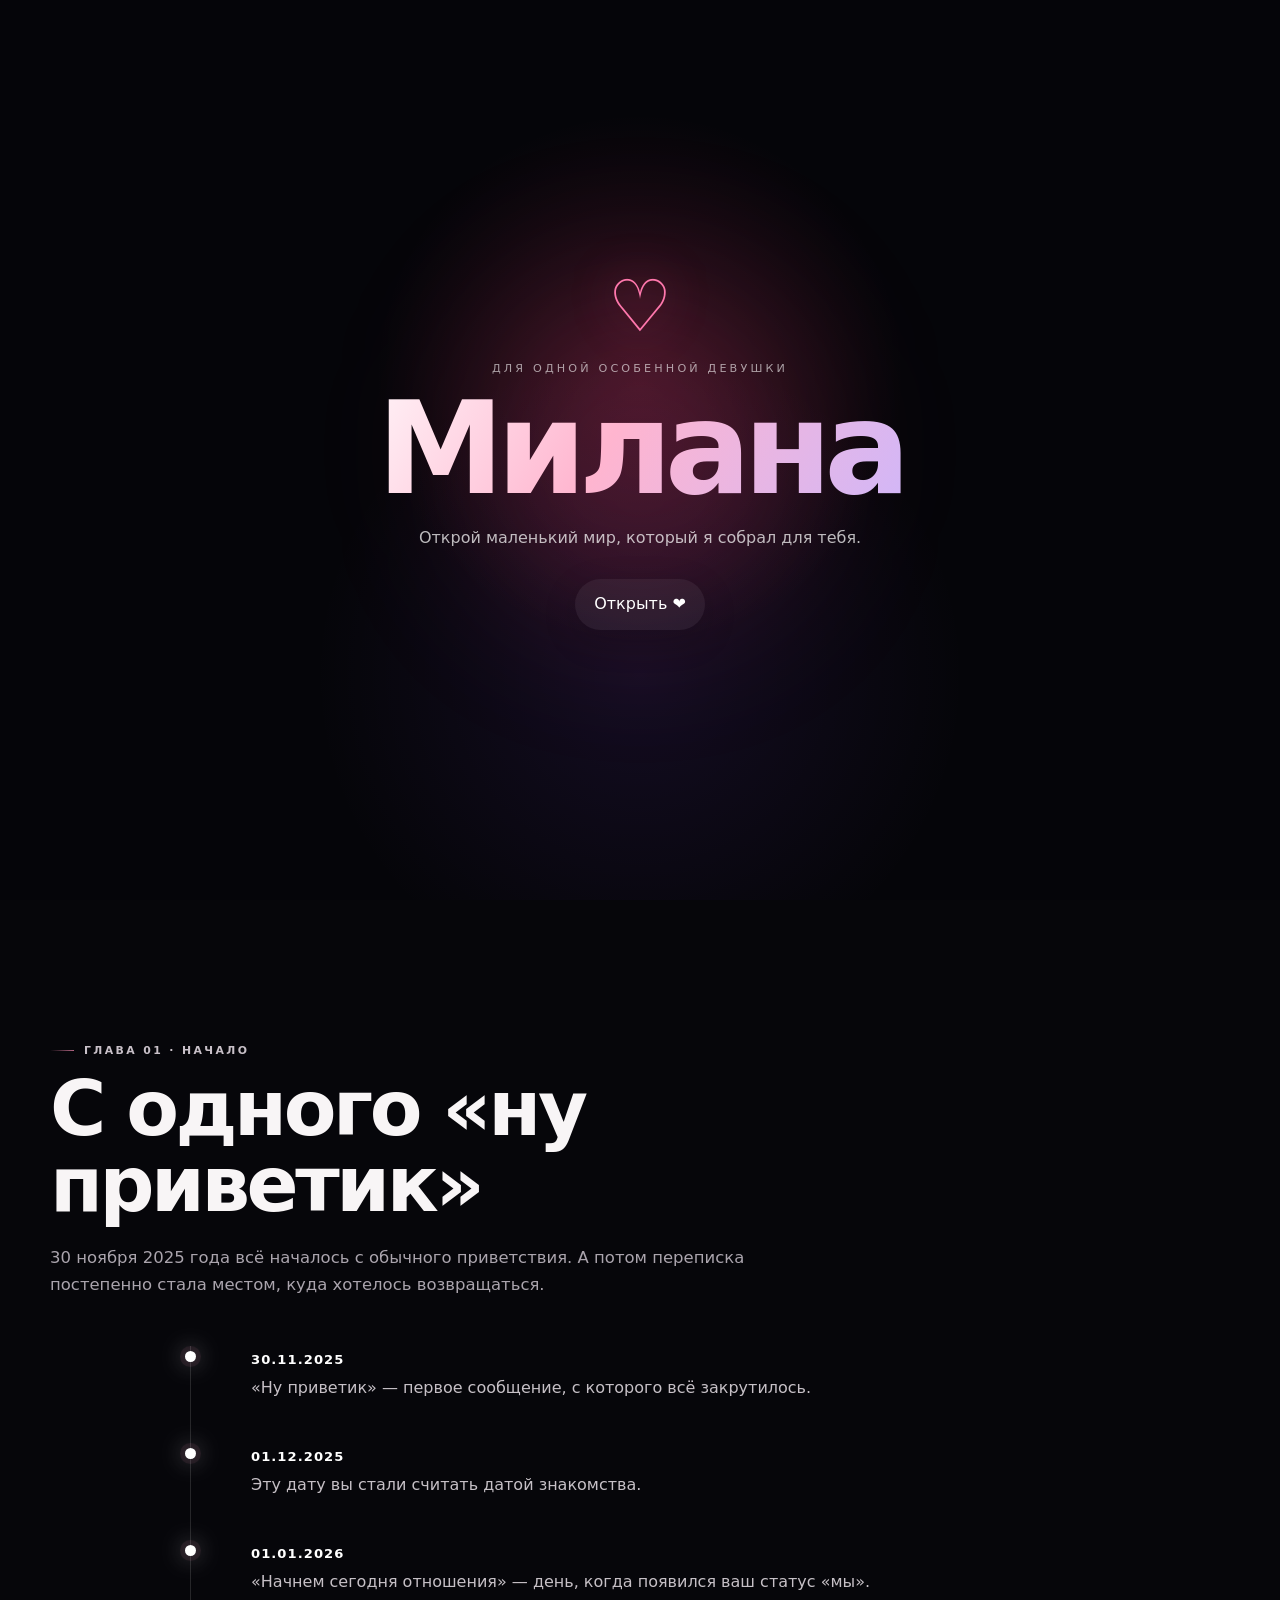
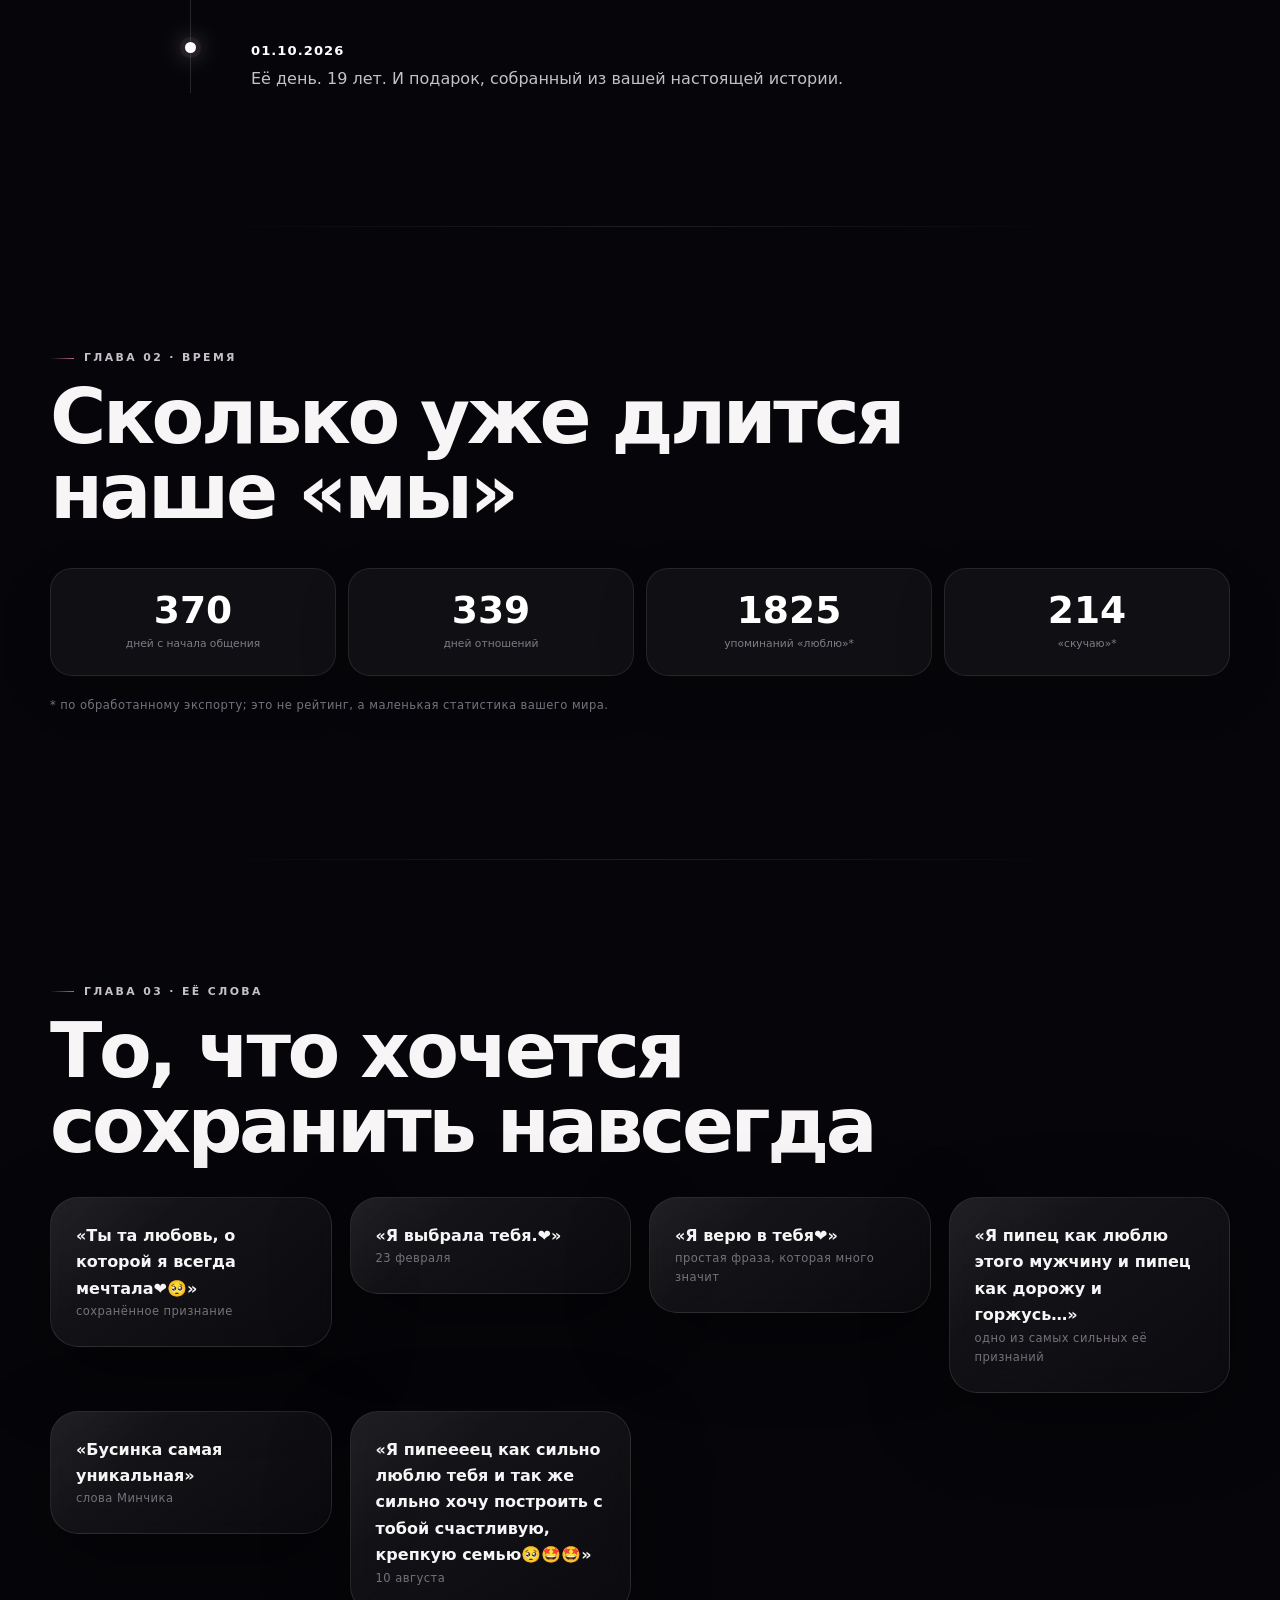
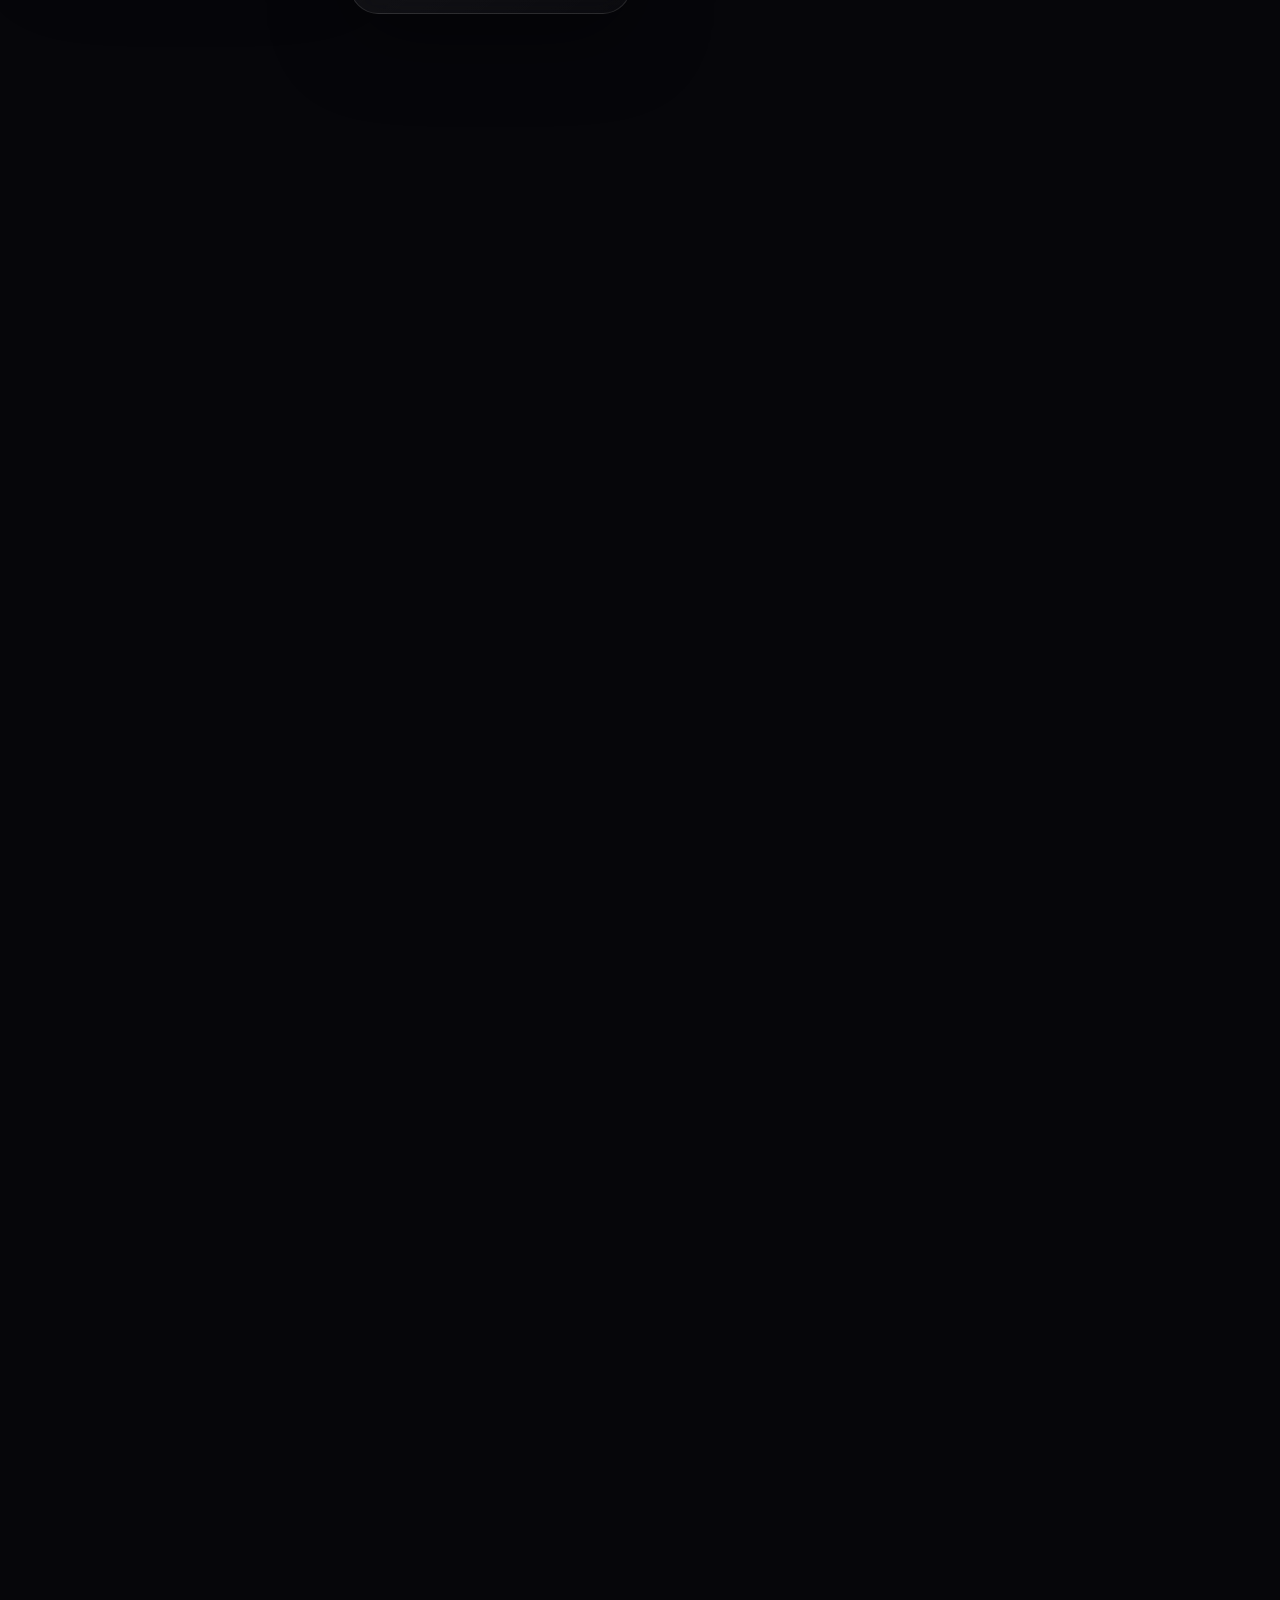
==== index.html @ cb562b0e "Add files via upload" ====
<!doctype html>
<html lang="ru">
<head>
<meta charset="utf-8">
<meta name="viewport" content="width=device-width,initial-scale=1,viewport-fit=cover">
<meta name="theme-color" content="#08080c">
<link rel="stylesheet" href="style.css">
<title>Милана · наш маленький мир</title>

<style id="heart-effect">
.heart-burst{position:fixed;inset:0;pointer-events:none;z-index:99999;overflow:hidden}
.heart-particle{position:absolute;left:50%;top:50%;opacity:0;transform:translate(-50%,-50%) scale(.35);font-size:24px;line-height:1;filter:drop-shadow(0 0 8px rgba(255,70,130,.95)) drop-shadow(0 0 18px rgba(255,30,100,.6));animation:heartFly 1.7s cubic-bezier(.15,.75,.2,1) forwards}
@keyframes heartFly{0%{opacity:0;transform:translate(-50%,-50%) scale(.35) rotate(0deg)}12%{opacity:1}70%{opacity:.95}100%{opacity:0;transform:translate(calc(-50% + var(--dx)),calc(-50% + var(--dy))) scale(var(--scale)) rotate(var(--rot))}}
</style>
</head>
<body>
<div id="intro" class="intro" aria-label="Открытие сайта">
  <div class="intro-glow"></div>
  <div class="intro-content">
    <div class="intro-symbol">♡</div>
    <div class="intro-kicker">для одной особенной девушки</div>
    <h2>Милана</h2>
    <p>Открой маленький мир, который я собрал для тебя.</p>
    <button id="enterSite" class="btn intro-btn">Открыть ❤️</button>
  </div>
</div>
<div class="floating-hearts" aria-hidden="true"></div>
<header class="hero">
<div>
<div class="small">30.11.2025 → 01.10.2026</div>
<h1>Милана</h1>
<p>Не идеальная история. Не история из фильма. Наша история — из сообщений, приколов, ожидания, расстояния и сотен маленьких «люблю тебя».</p>
<div class="btns"><a class="btn" id="openStory" href="#story">Открыть нашу историю ↓</a></div>
</div>
</header>

<main id="story">
<section class="reveal"><div class="wrap">
<div class="eyebrow">Глава 01 · начало</div><h2>С одного «ну приветик»</h2>
<p class="lead">30 ноября 2025 года всё началось с обычного приветствия. А потом переписка постепенно стала местом, куда хотелось возвращаться.</p>
<div class="timeline">
<div class="event"><b>30.11.2025</b><br>«Ну приветик» — первое сообщение, с которого всё закрутилось.</div>
<div class="event"><b>01.12.2025</b><br>Эту дату вы стали считать датой знакомства.</div>
<div class="event"><b>01.01.2026</b><br>«Начнем сегодня отношения» — день, когда появился ваш статус «мы».</div>
<div class="event"><b>01.10.2026</b><br>Её день. 19 лет. И подарок, собранный из вашей настоящей истории.</div>
</div>
</div></section>

<section class="reveal"><div class="wrap">
<div class="eyebrow">Глава 02 · время</div><h2>Сколько уже длится наше «мы»</h2>
<div class="counter"><div class="unit"><b id="days">0</b><span>дней с начала общения</span></div><div class="unit"><b id="relDays">0</b><span>дней отношений</span></div><div class="unit"><b id="loveWords">1825</b><span>упоминаний «люблю»*</span></div><div class="unit"><b>214</b><span>«скучаю»*</span></div></div>
<p class="meta">* по обработанному экспорту; это не рейтинг, а маленькая статистика вашего мира.</p>
</div></section>

<section class="reveal"><div class="wrap">
<div class="eyebrow">Глава 03 · её слова</div><h2>То, что хочется сохранить навсегда</h2>
<div class="grid">
<div class="card"><b>«Ты та любовь, о которой я всегда мечтала❤️🥺»</b><p class="meta">сохранённое признание</p></div>
<div class="card"><b>«Я выбрала тебя.❤️»</b><p class="meta">23 февраля</p></div>
<div class="card"><b>«Я верю в тебя❤️»</b><p class="meta">простая фраза, которая много значит</p></div>
<div class="card"><b>«Я пипец как люблю этого мужчину и пипец как дорожу и горжусь…»</b><p class="meta">одно из самых сильных её признаний</p></div>
<div class="card"><b>«Бусинка самая уникальная»</b><p class="meta">слова Минчика</p></div>
<div class="card"><b>«Я пипеееец как сильно люблю тебя и так же сильно хочу построить с тобой счастливую, крепкую семью🥺🤩🤩»</b><p class="meta">10 августа</p></div>
</div>
</div></section>

<section class="reveal"><div class="wrap">
<div class="eyebrow">Глава 04 · архив</div><h2>140 настоящих фрагментов</h2>
<p class="lead">Не придуманные цитаты — кусочки вашей переписки, отобранные из обработанного экспорта по ключевым словам, датам и важным моментам.</p>
<div class="grid"><article class="quote"><div class="who">𝕄𝕀ℕ_𝟜𝕀𝕂 · 15.08.2026 21:24:27</div><p>Я приеду в мск <br>Я заберу тебя в свой дом <br>Ты будешь хозяйкой в этом доме<br>Ты будешь моей женой<br>Ты будешь мать моих детей</p></article>
<article class="quote"><div class="who">из архива · 30.08.2026 13:32:04</div><p>Я приеду в мск <br>Я заберу тебя в свой дом <br>Ты будешь хозяйкой в этом доме<br>Ты будешь моей женой<br>Ты будешь мать моих детей</p></article>
<article class="quote"><div class="who">из архива · 01.05.2026 07:16:00</div><p>Знаешь, я правда хочу сказать тебе спасибо за то, что ты так неожиданно появился в моей жизни. Честно, я вообще не думала, что из этого что-то получится… по крайней мере, я точно была уверена, что ничего не будет. Но, как оказалось, я ошибалась🤣 и это одна из самых приятных ошибок в моей жизни 😅 <br>Уже 4 месяца вместе… может, это и не так много, но для меня это реально долго. Ни одни мои отношения столько не длились, и это о многом говорит.<br>Спасибо тебе за эти 4 месяца за эмоции, за моменты, за тебя рядом.❤️ <br>Я никогда так сильно не любила… правда. Спасибо тебе за то, что принимаешь меня такой, какая я есть со всеми моими капризами, перепадами настроения и даже с моими попытками вывести тебя на эмоции 😅 <br>Да, иногда я бываю той ещё врединой😈. И мне очень повезло, что рядом со мной есть ты такой терпеливый, понимающий и настоящий❤️🥺<br><br>Поздравляю тебя и безумно сильно люблю❤️</p></article>
<article class="quote"><div class="who">из архива · 07.03.2026 21:00:34</div><p>Моей самой нежной, самой красивой, самой родной сучке — с 8 марта 💐. <br><br>Сегодня праздник весны.<br>Праздник цветов.<br>Праздник нежности.<br><br>Но если честно… для меня весна началась в тот момент, когда в моей жизни появилась ты 😏. <br><br>Ты знаешь, что самое странное?<br>Расстояние должно было всё усложнить.<br>Должно было сделать холоднее.<br>Должно было уменьшить чувства.<br><br>А получилось наоборот.<br><br>Каждый километр между нами(послушай песеньку прикольная) только усиливает то, что я к тебе чувствую.<br>Каждое «сладких снов❤» — будто обещание, что скоро это будет не в переписке, а рядом.<br>Каждое твоё сообщение — как маленький лучик тепла в моём дне 🥰. <br><br>Ты — не просто девушка.<br>Ты — мой внутренний покой.<br>Моя мотивация становиться лучше.<br>Моё вдохновение двигаться вперёд.<br>Мой человек.<br><br>Я люблю в тебе всё ❤. <br>Твою улыбку, даже если я вижу её через экран.<br>Твой характер — такой настоящий, живой, иногда капризный, иногда нежный, но всегда искренний  🥰. <br>То, как ты можешь быть сильной… и одновременно такой хрупкой.<br>То, как ты умеешь чувствовать.<br><br>В этот день я хочу сказать тебе главное:<br>Спасибо, что ты есть 🙏❤. <br>Спасибо, что выбрала меня.<br>Спасибо, что доверяешь мне своё сердце.<br><br>Я обещаю тебе, что расстояние — это не преграда, а этап.<br>Что всё, что мы строим сейчас словами — однажды станет реальностью.<br>Что все наши «когда-нибудь» превратятся в «сейчас».<br>И что я обязательно обниму тебя так крепко, чтобы ты почувствовала — я никуда не собираюсь уходить 🥰. <br><br>Ты достойна всего самого красивого в этом мире.<br>Самых ярких цветов.<br>Самых тёплых слов.<br>Самых искренних чувств.<br><br>И если бы я мог сегодня быть рядом — я бы посмотрел тебе в глаза и сказал:<br>«Ты — моя весна. И я выбираю тебя каждый день ❤.»<br><br>С 8 марта, мелкая 🌷. <br>Пусть ты чувствуешь мою любовь даже через километры.<br>А я чувствую твою — каждый день.<br><br>И знай…<br>Это только начало нашей истории ❤️. <br> <br>Я люблю тебя ❤.</p></article>
<article class="quote"><div class="who">Милана · 13.05.2026 22:32:18</div><p>Я спать<br>Помни что ты самый лучший, красивый, я тобой горжусь и я тебя очень сильно люблю❤️❤️❤️❤️</p></article>
<article class="quote"><div class="who">из архива · 22.03.2026 12:51:06</div><p>Я пипец как люблю этого мужчину и пипец как дорожу и горжусь и он для меня самый лучший был и будет всегда</p></article>
<article class="quote"><div class="who">из архива · 23.02.2026 07:55:02</div><p>Мой самый сильный, самый родной мужчина,<br>Поздравляю тебя с 23 февраля. 🪖❤️ Для меня это не просто праздник — это ещё один повод сказать, как сильно я тобой горжусь и как безумно люблю тебя.<br>Ты — моя опора, моя защита и мой покой. Даже сейчас, когда нас разделяют сотни километров, я всё равно чувствую твоё тепло, твою силу и твою заботу. Расстояние не смогло сделать нас дальше — оно только показывает, насколько крепкими могут быть наши чувства.<br>Я горжусь тем, какой ты мужчина: смелый, надёжный, с большим сердцем. Горжусь твоими поступками, твоими принципами, твоим стремлением идти вперёд. Горжусь тем, что именно ты рядом со мной — пусть пока и не на расстоянии вытянутой руки, но в самом центре моего сердца.<br>Иногда мне так хочется просто обнять тебя, прижаться и никуда не отпускать. Но я знаю, что каждая минута ожидания делает нашу встречу ещё ценнее. Мы обязательно пройдём этот этап, и однажды будем вспоминать его с улыбкой — потому что главное, что у нас есть, это мы друг у друга. Хочу, чтобы ты чувствовал, что ты заслуживаешь счастья, покоя и тепла. Чтоб рядом со мной у тебя было место, где можно выдохнуть, расслабиться и просто быть собой и не бояться показаться каким-то не таким.<br>Спасибо тебе за твою любовь, за терпение, за то, что выбираешь нас несмотря ни на что. Я выбрала тебя и буду выбирать снова и снова. Я люблю тебя глубоко, искренне, по-настоящему. Люблю за твою силу и за твою нежность. Люблю за то, что ты есть.<br>С праздником тебя, мой защитник моего сердца. Счастлива, что моё сердце принадлежит именно тебе🥺<br>Твоя любимая бусинка❤️</p></article>
<article class="quote"><div class="who">Милана · 30.08.2026 13:32:04</div><p>Моей самой нежной, самой красивой, самой родной сучке — с 8 марта 💐. <br><br>Сегодня праздник весны.<br>Праздник цветов.<br>Праздник нежности.<br><br>Но если честно… для меня весна началась в тот момент, когда в моей жизни появилась ты 😏. <br><br>Ты знаешь, что самое странное?<br>Расстояние должно было всё усложнить.<br>Должно было сделать холоднее.<br>Должно было уменьшить чувства.<br><br>А получилось наоборот.<br><br>Каждый километр между нами(послушай песеньку прикольная) только усиливает то, что я к тебе чувствую.<br>Каждое «сладких снов❤» — будто обещание, что скоро это будет не в переписке, а рядом.<br>Каждое твоё сообщение — как маленький лучик тепла в моём дне 🥰. <br><br>Ты — не просто девушка.<br>Ты — мой внутренний покой.<br>Моя мотивация становиться лучше.<br>Моё вдохновение двигаться вперёд.<br>Мой человек.<br><br>Я люблю в тебе всё ❤. <br>Твою улыбку, даже если я вижу её через экран.<br>Твой характер — такой настоящий, живой, иногда капризный, иногда нежный, но всегда искренний  🥰. <br>То, как ты можешь быть сильной… и одновременно такой хрупкой.<br>То, как ты умеешь чувствовать.<br><br>В этот день я хочу сказать тебе главное:<br>Спасибо, что ты есть 🙏❤. <br>Спасибо, что выбрала меня.<br>Спасибо, что доверяешь мне своё сердце.<br><br>Я обещаю тебе, что расстояние — это не преграда, а этап.<br>Что всё, что мы строим сейчас словами — однажды станет реальностью.<br>Что все наши «когда-нибудь» превратятся в «сейчас».<br>И что я обязательно обниму тебя так крепко, чтобы ты почувствовала — я никуда не собираюсь уходить 🥰. <br><br>Ты достойна всего самого красивого в этом мире.<br>Самых ярких цветов.<br>Самых тёплых слов.<br>Самых искренних чувств.<br><br>И если бы я мог сегодня быть рядом — я бы посмотрел тебе в глаза и сказал:<br>«Ты — моя весна. И я выбираю тебя каждый день ❤.»<br><br>С 8 марта, мелкая 🌷. <br>Пусть ты чувствуешь мою любовь даже через километры.<br>А я чувствую твою — каждый день.<br><br>И знай…<br>Это только начало нашей истории ❤️. <br> <br>Я люблю тебя ❤.</p></article>
<article class="quote"><div class="who">𝕄𝕀ℕ_𝟜𝕀𝕂 · 30.08.2026 13:43:14</div><p>Я пипец как люблю этого мужчину и пипец как дорожу и горжусь и он для меня самый лучший был и будет всегда</p></article>
<article class="quote"><div class="who">Милана · 30.08.2026 13:46:32</div><p>Я пипец как люблю этого мужчину и пипец как дорожу и горжусь и он для меня самый лучший был и будет всегда</p></article>
<article class="quote"><div class="who">𝕄𝕀ℕ_𝟜𝕀𝕂 · 01.03.2026 01:07:27</div><p>К человеку которого очень сильно люблю и дорожу</p></article>
<article class="quote"><div class="who">𝕄𝕀ℕ_𝟜𝕀𝕂 · 01.05.2026 22:24:03</div><p>Я очень сильно люблю тебя ❤️,ты безумна интересна мне и важна , я дорожу тобой и ценю все что связано с тобой искренне и по настоящему 🥺❤️</p></article>
<article class="quote"><div class="who">из архива · 03.06.2026 00:57:40</div><p>Спасибо что оказался рядом</p></article>
<article class="quote"><div class="who">Милана · 04.01.2026 18:22:45</div><p>Я тебя очень сильно люблю❤️<br>Очень хочу оказатся рядом🥺🥺</p></article>
<article class="quote"><div class="who">из архива · 04.05.2026 07:34:04</div><p>Но я очень сильно люблю тебя и дорожу тобой ❤️🥺</p></article>
<article class="quote"><div class="who">Милана · 07.02.2026 23:44:29</div><p>И тебе спасибо что ты очень не ожиданно появился в моей жизни</p></article>
<article class="quote"><div class="who">из архива · 07.04.2026 00:20:11</div><p>Я очень очень сильно люблю тебя дорожу тобой и скучаю 🥺❤❤❤❤❤</p></article>
<article class="quote"><div class="who">из архива · 08.03.2026 16:55:16</div><p>Хотела сказать что очень сильно люблю тебя и ты у меня самый лучший❤️🥺</p></article>
<article class="quote"><div class="who">из архива · 10.08.2026 18:37:30</div><p>Я пипеееец как сильно люблю тебя и так же сильно хочу построить с тобой счастливую, крепкую семью🥺🤩🤩</p></article>
<article class="quote"><div class="who">из архива · 12.02.2026 23:23:20</div><p>И ты будешь принуждать меня</p></article>
<article class="quote"><div class="who">Милана · 12.06.2026 19:29:30</div><p>Как ты будешь говорить я заберу тебя в 17</p></article>
<article class="quote"><div class="who">из архива · 14.02.2026 01:05:43</div><p>Спасибо что ты появился в моей жизни</p></article>
<article class="quote"><div class="who">из архива · 21.01.2026 14:16:10</div><p>Самый лучший человек в моей жизни</p></article>
<article class="quote"><div class="who">𝕄𝕀ℕ_𝟜𝕀𝕂 · 22.03.2026 12:53:47</div><p>Я тоже очень сильно люблю тебя гордиться тобой  дорожу  уважаю тебя  и ты самая лучшая с кем я был когда то знаком  ты останешься такой на всегда самой лучшей 🥰 <br>Люблю тебя дорогая ❤</p></article>
<article class="quote"><div class="who">из архива · 23.02.2026 07:55:08</div><p>И ещё, в честь 23 февраля, я хочу оставить здесь 23 причины почему я так сильно горжусь тобой:<br>1)Я Горжусь тем, как ты берешь ответственность и не перекладываешь ее на других<br>2)Горжусь тем, что даже на расстояние я чувствую твою защиту <br>3)Горжусь тем, как ты умеешь держать себя в руках, когда всё не просто <br>4)Горжусь тем, как ты говоришь со мной уважительно и по настоящему <br>5)Горжусь тем, как ты смотришь на жизнь смело и уверенно<br>6)Горжусь тем, что ты хочешь всего добиться сам мечтаешь и идёшь к своим мечтам <br>7)Горжусь тем, что за твоей силой скрывается нежность, которую ты показываешь только мне<br>8)Горжусь тем, что рядом с тобой я чувствую себя девушкой - любимой и желанной даже не смотря на расстояние<br>9)Горжусь тем, как ты справляешь с трудностями не убегаешь, а решаешь их<br>10)Горжусь тем, что ты не идеальный но настоящий<br>11)Горжусь тем, что ты умеешь признавать свои ошибки и расти дальше<br>12)Горжусь тем, что ты стараешься для наших отношений для нашего будущего <br>13)Горжусь тем, что ты выбираешь меня и наши отношения каждый день <br>14)Горжусь твоей честностью<br>15)Горжусь твоей добротой, которую ты не всегда показываешь всем, но даришь мне<br>16)Горжусь твоей заботой, вниманием, поддержкой которую ты даешь мне даже на расстояние<br>17)Горжусь твоей выдержкой и терпением<br>18)Горжусь твоей мужественностью<br>19)Горжусь тем, что ты вдохновляешь меня становится лучше и так же не опускать руки<br>20)Горжусь тем что когда ты занят но ты мне в данную минуту очень нужен и ты постораешься уделить мне мне хотя бы несколько минут и не будешь искать отговорки <br>21)Горжусь тем, что я чувствую твоё тепло не смотря на расстояние <br>22)Горжусь тем, как ты относишься к моей семье для меня это был очень важный пункт в отношениях<br>23)И ещё раз скажу что больше всего горжусь тем что именно ты стал моим мужчиной верю что я стану ещё счастливее от твоих поступков которые ты хочешь делать когда будешь рядом</p></article>
<article class="quote"><div class="who">Милана · 26.01.2026 01:53:01</div><p>Спасибо что я рядом с тобой чувствую себя девушкой а не мамой какой то</p></article>
<article class="quote"><div class="who">Милана · 26.06.2026 19:52:34</div><p>Спасибо что проснулся и пожелаешь сладких снов</p></article>
<article class="quote"><div class="who">из архива · 26.08.2026 08:57:48</div><p>Я горжусь тобой всегда знала что ты у меня самый лучший❤️</p></article>
<article class="quote"><div class="who">из архива · 28.03.2026 00:36:41</div><p>Сладких снов самый лучший мужчина❤️</p></article>
<article class="quote"><div class="who">Милана · 28.04.2026 20:20:48</div><p>Ну тогда ты будешь ждать меня с душа</p></article>
<article class="quote"><div class="who">𝕄𝕀ℕ_𝟜𝕀𝕂 · 29.07.2026 22:12:20</div><p>Я очень очень сильно дорожу тобой и безумно сильно люблю тебя ♥️</p></article>
<article class="quote"><div class="who">Милана  10.08.2026 18:37:30 · 30.08.2026 13:43:14</div><p>Я пипеееец как сильно люблю тебя и так же сильно хочу построить с тобой счастливую, крепкую семью🥺🤩🤩</p></article>
<article class="quote"><div class="who">Милана  10.08.2026 18:37:30 · 30.08.2026 13:46:32</div><p>Я пипеееец как сильно люблю тебя и так же сильно хочу построить с тобой счастливую, крепкую семью🥺🤩🤩</p></article>
<article class="quote"><div class="who">Милана · 31.01.2026 21:42:54</div><p>Спасибо что спонтанно и не ожиданно ты появился в моей жизни❤️🥺</p></article>
<article class="quote"><div class="who">из архива · 11.04.2026 08:00:57</div><p>Люблю тебя ❤️</p></article>
<article class="quote"><div class="who">𝕄𝕀ℕ_𝟜𝕀𝕂 · 11.04.2026 08:02:04</div><p>Сильно при сильно люблю тебя ❤️❤️❤️❤️❤️❤️❤️❤️❤️❤️❤️❤️❤️❤️❤️❤️❤️❤️❤️❤️❤️❤️❤️❤️❤️❤️❤️</p></article>
<article class="quote"><div class="who">𝕄𝕀ℕ_𝟜𝕀𝕂 · 11.04.2026 08:05:17</div><p>Бля бож уже до стикеров добрался этот минчик</p></article>
<article class="quote"><div class="who">из архива · 11.04.2026 08:15:48</div><p>Бусинка 🥺</p></article>
<article class="quote"><div class="who">из архива · 11.04.2026 08:16:12</div><p>Я тебя очень сильно люблю ❤️</p></article>
<article class="quote"><div class="who">из архива · 11.04.2026 08:43:48</div><p>Приятного тебе аппетита за ранее любовь моя 😘❤️</p></article>
<article class="quote"><div class="who">Милана · 11.04.2026 17:28:01</div><p>Люблю тебя и скучаю❤️</p></article>
<article class="quote"><div class="who">𝕄𝕀ℕ_𝟜𝕀𝕂 · 11.04.2026 17:28:52</div><p>И я тебя люблю ❤️ хочешь чтоб побыл с тобой?</p></article>
<article class="quote"><div class="who">из архива · 11.04.2026 18:22:58</div><p>Девочки, нафиг вам эти отношения</p></article>
<article class="quote"><div class="who">Милана · 11.04.2026 18:25:43</div><p>То что я в отношениях и мне приходится целыми днями без выходных ждать мч до ночи пока он доработает</p></article>
<article class="quote"><div class="who">из архива · 11.04.2026 18:26:13</div><p>Я и говорю девочки, не надо вам отношения иначе будете так же ждать пока он доработает</p></article>
<article class="quote"><div class="who">из архива · 11.04.2026 23:00:54</div><p>Люблю эту фразу</p></article>
<article class="quote"><div class="who">из архива · 11.04.2026 23:14:39</div><p>И я тебя люблю❤️</p></article>
<article class="quote"><div class="who">из архива · 11.04.2026 23:17:49</div><p>Сладких снов любовь моя❤️</p></article>
<article class="quote"><div class="who">из архива · 11.04.2026 23:18:14</div><p>Я тебя очень сильно люблю и скучаю🥺</p></article>
<article class="quote"><div class="who">Милана · 12.04.2026 21:31:28</div><p>Я удивлена как ты ещё не забил на отношения</p></article>
<article class="quote"><div class="who">из архива · 12.04.2026 21:39:38</div><p>Люблю тебя очень сильно❤️</p></article>
<article class="quote"><div class="who">𝕄𝕀ℕ_𝟜𝕀𝕂 · 12.04.2026 21:39:53</div><p>И я тебя люблю радость моя ❤️🥰</p></article>
<article class="quote"><div class="who">Милана · 12.04.2026 21:45:54</div><p>Боже наконец то мужчина в отношениях хоть как то развивается и не тянет меня на дно</p></article>
<article class="quote"><div class="who">из архива · 12.04.2026 21:46:44</div><p>Я просто хочу обнять и поцеловать всё</p></article>
<article class="quote"><div class="who">из архива · 12.04.2026 21:54:47</div><p>Люблю тебя очень ❤️</p></article>
<article class="quote"><div class="who">𝕄𝕀ℕ_𝟜𝕀𝕂 · 07.05.2026 20:55:51</div><p>Я хотел сказать тебе что очень сильно люблю тебя ❤️🥺👉👈</p></article>
<article class="quote"><div class="who">Милана · 07.05.2026 20:57:42</div><p>И я тебя безумно люблю и невероятно сильно скучаю🥺</p></article>
<article class="quote"><div class="who">𝕄𝕀ℕ_𝟜𝕀𝕂 · 07.05.2026 21:04:36</div><p>Зато я ее люблю такой какая она есть и мне не важно кто она змея или кролик</p></article>
<article class="quote"><div class="who">Милана · 07.05.2026 21:07:34</div><p>Я любимая, милашка, бусинка, малыш</p></article>
<article class="quote"><div class="who">Милана · 07.05.2026 21:12:57</div><p>Отношения на год по контракту и что ты можешь делать а что нет</p></article>
<article class="quote"><div class="who">из архива · 07.05.2026 21:20:24</div><p>Сладких снов бусинка ❤️</p></article>
<article class="quote"><div class="who">𝕄𝕀ℕ_𝟜𝕀𝕂 · 07.05.2026 21:29:00</div><p>Да не люблю</p></article>
<article class="quote"><div class="who">𝕄𝕀ℕ_𝟜𝕀𝕂 · 07.05.2026 21:31:11</div><p>Сладких снов бусинка ❤️❤️❤️❤️</p></article>
<article class="quote"><div class="who">𝕄𝕀ℕ_𝟜𝕀𝕂 · 08.05.2026 19:59:34</div><p>А я тебя люблю кстати ❤️❤️❤️</p></article>
<article class="quote"><div class="who">Милана · 08.05.2026 20:01:36</div><p>Не люблю когда тебе плохо</p></article>
<article class="quote"><div class="who">Милана · 08.05.2026 20:15:35</div><p>Хочется вот так простого женского «ало любимая во сколько и где тебя встретить я приеду заберу и отвезу покушать или домой»</p></article>
<article class="quote"><div class="who">𝕄𝕀ℕ_𝟜𝕀𝕂 · 08.05.2026 20:40:15</div><p>Чувствую я что кошка хочет уйти на ночь и греет место возле меня чтоб принести котенка</p></article>
<article class="quote"><div class="who">𝕄𝕀ℕ_𝟜𝕀𝕂 · 08.05.2026 20:44:55</div><p>Тогда минчик R. I. P</p></article>
<article class="quote"><div class="who">𝕄𝕀ℕ_𝟜𝕀𝕂 · 08.05.2026 21:04:25</div><p>А тебе любовь моя сладких снов ❤️❤️❤️❤️</p></article>
<article class="quote"><div class="who">Милана · 08.05.2026 21:04:26</div><p>Я тебя очень сильно люблю🥺❤️</p></article>
<article class="quote"><div class="who">из архива · 08.05.2026 21:04:30</div><p>Безумно сильно скучаю</p></article>
<article class="quote"><div class="who">из архива · 08.05.2026 21:04:44</div><p>Вот прям капец как сильно скучаю</p></article>
<article class="quote"><div class="who">𝕄𝕀ℕ_𝟜𝕀𝕂 · 08.05.2026 21:04:59</div><p>И я тебя люблю лапуличка моя❤️</p></article>
<article class="quote"><div class="who">𝕄𝕀ℕ_𝟜𝕀𝕂 · 08.05.2026 21:05:20</div><p>А я пиздец как скучаю</p></article>
<article class="quote"><div class="who">𝕄𝕀ℕ_𝟜𝕀𝕂 · 08.05.2026 21:09:43</div><p>И я тебя люблю дорогая моя королева ❤️❤️❤️❤️</p></article>
<article class="quote"><div class="who">из архива · 09.05.2026 08:29:32</div><p>А ещё у меня котенок глаза начинает открывать</p></article>
<article class="quote"><div class="who">Милана · 09.05.2026 08:55:18</div><p>Я тебя люблю❤️</p></article>
<article class="quote"><div class="who">𝕄𝕀ℕ_𝟜𝕀𝕂 · 09.05.2026 08:56:05</div><p>И я тебя люблю бусинка моя ❤️❤️❤️</p></article>
<article class="quote"><div class="who">из архива · 09.05.2026 18:27:31</div><p>Я вроде и в отношениях а вроде и нет</p></article>
<article class="quote"><div class="who">из архива · 09.05.2026 18:30:45</div><p>Что на них любоваться</p></article>
<article class="quote"><div class="who">Милана · 05.12.2025 23:43:41</div><p>Я на самом деле просто была маленькой 16 летней девочкой и согласилась по приколу на отношения</p></article>
<article class="quote"><div class="who">из архива · 05.12.2025 23:48:36</div><p>И наши отношения продлились 3 недели</p></article>
<article class="quote"><div class="who">Милана · 05.12.2025 23:49:59</div><p>А мы знали 100% что мы не встретимся</p></article>
<article class="quote"><div class="who">из архива · 06.12.2025 10:18:45</div><p>Обнять тебя</p></article>
<article class="quote"><div class="who">𝕄𝕀ℕ_𝟜𝕀𝕂 · 06.12.2025 11:34:50</div><p>А то буду худым приеду и не полюбишь меня😭</p></article>
<article class="quote"><div class="who">𝕄𝕀ℕ_𝟜𝕀𝕂 · 06.12.2025 14:17:22</div><p>Вот по этому я не люблю долгие стримы и не смотрю их</p></article>
<article class="quote"><div class="who">Милана · 06.12.2025 14:27:17</div><p>Думают «ну нафиг! подальше от Минчика» хахахаххаха</p></article>
<article class="quote"><div class="who">Милана · 06.12.2025 17:31:29</div><p>Нееет, про то что будут отношения</p></article>
<article class="quote"><div class="who">Милана · 06.12.2025 17:32:52</div><p>Асуждаю лизать Минчика</p></article>
<article class="quote"><div class="who">𝕄𝕀ℕ_𝟜𝕀𝕂  09.02.2026 12:31:05 · 09.02.2026 18:26:15</div><p>Ты в отношениях детка которая сама строишь как хочешь</p></article>
<article class="quote"><div class="who">𝕄𝕀ℕ_𝟜𝕀𝕂  09.02.2026 13:11:29 · 09.02.2026 18:26:16</div><p>Никаких любимая солнышко и бусинка</p></article>
<article class="quote"><div class="who">𝕄𝕀ℕ_𝟜𝕀𝕂 · 09.02.2026 18:36:11</div><p>Свободные счастливые отношения</p></article>
<article class="quote"><div class="who">Милана · 09.02.2026 18:38:49</div><p>Он думал что буду с ней мило общаться, сюсюкатся<br><br>Так же она: люблю по грубее, тон повише, по жёсче, контролируй</p></article>
<article class="quote"><div class="who">из архива · 09.02.2026 19:03:08</div><p>Отпугиваешь мою может быть новую любовь</p></article>
<article class="quote"><div class="who">𝕄𝕀ℕ_𝟜𝕀𝕂 · 09.02.2026 21:08:02</div><p>Отношения наши</p></article>
<article class="quote"><div class="who">𝕄𝕀ℕ_𝟜𝕀𝕂 · 09.02.2026 21:46:47</div><p>Это ну случай чтоб не ревновала она уже в отношениях</p></article>
<article class="quote"><div class="who">Милана · 09.02.2026 22:08:37</div><p>Ну а завтра вернется мой Минчик</p></article>
<article class="quote"><div class="who">из архива · 22.01.2026 20:05:46</div><p>Минчик</p></article>
<article class="quote"><div class="who">𝕄𝕀ℕ_𝟜𝕀𝕂 · 22.01.2026 20:18:55</div><p>Пару минут с Минчиком не возможно</p></article>
<article class="quote"><div class="who">из архива · 22.01.2026 20:35:31</div><p>Моя любовь</p></article>
<article class="quote"><div class="who">Милана · 22.01.2026 20:36:25</div><p>Не надоело ещё быть в отношениях?</p></article>
<article class="quote"><div class="who">из архива · 22.01.2026 21:19:30</div><p>Спи сладко бусинка ❤❤❤</p></article>
<article class="quote"><div class="who">из архива · 22.01.2026 21:20:34</div><p>Люблю тебя❤❤❤</p></article>
<article class="quote"><div class="who">𝕄𝕀ℕ_𝟜𝕀𝕂 · 23.01.2026 08:44:36</div><p>Туда этого минчика</p></article>
<article class="quote"><div class="who">𝕄𝕀ℕ_𝟜𝕀𝕂 · 23.01.2026 08:52:50</div><p>Минчик👀</p></article>
<article class="quote"><div class="who">𝕄𝕀ℕ_𝟜𝕀𝕂 · 23.01.2026 08:59:41</div><p>Люблю тебя❤</p></article>
<article class="quote"><div class="who">𝕄𝕀ℕ_𝟜𝕀𝕂 · 23.01.2026 09:04:30</div><p>Какого живется с знанием что тебя хочет минчик?</p></article>
<article class="quote"><div class="who">𝕄𝕀ℕ_𝟜𝕀𝕂 · 23.01.2026 09:06:55</div><p>А настоящий мужчина с которым ты в отношениях</p></article>
<article class="quote"><div class="who">Милана · 23.01.2026 09:07:18</div><p>Ахуеть я в отношениях🤣🤣😳</p></article>
<article class="quote"><div class="who">из архива · 23.01.2026 12:20:30</div><p>Я люблю тебя ❤</p></article>
<article class="quote"><div class="who">из архива · 23.01.2026 12:28:28</div><p>Бусинка🥺</p></article>
<article class="quote"><div class="who">Милана · 23.01.2026 12:52:10</div><p>Захотел отношений на расстояние вот и получай</p></article>
<article class="quote"><div class="who">из архива · 23.01.2026 12:52:58</div><p>Видеть в моих отношениях</p></article>
<article class="quote"><div class="who">𝕄𝕀ℕ_𝟜𝕀𝕂 · 23.01.2026 12:53:50</div><p>И до сих пор хочу     тебя<br>Видеть в моих отношениях</p></article>
<article class="quote"><div class="who">Милана · 23.01.2026 16:34:54</div><p>🥺🥺🥺🥺🥺 люблю тебя❤️</p></article>
<article class="quote"><div class="who">из архива · 23.01.2026 21:55:36</div><p>Я займусь этим как приеду</p></article>
<article class="quote"><div class="who">из архива · 23.01.2026 21:56:08</div><p>Минчик(Милана)</p></article>
<article class="quote"><div class="who">из архива · 23.01.2026 21:57:04</div><p>Минчик в Милане</p></article>
<article class="quote"><div class="who">Милана · 23.01.2026 22:14:02</div><p>Асуждаю критиковать Минчика</p></article>
<article class="quote"><div class="who">Милана · 13.03.2026 18:57:59</div><p>Первые отношения где я чувствую защиту, опору, место куда могу придти в любом состояние в любом виде и меня не осудят и где я наконец то чувствую себя именно девушкой а не гереклом</p></article>
<article class="quote"><div class="who">𝕄𝕀ℕ_𝟜𝕀𝕂 · 13.03.2026 19:26:29</div><p>Ну пофиг главное чтоб минчик нормально попал в РФ</p></article>
<article class="quote"><div class="who">𝕄𝕀ℕ_𝟜𝕀𝕂 · 13.03.2026 19:29:05</div><p>Например минчик будет оплачивать тебе впн</p></article>
<article class="quote"><div class="who">Милана · 13.03.2026 20:43:35</div><p>И любоваться</p></article>
<article class="quote"><div class="who">𝕄𝕀ℕ_𝟜𝕀𝕂 · 13.03.2026 20:45:58</div><p>Как накачать пресс услуги от минчика</p></article>
<article class="quote"><div class="who">𝕄𝕀ℕ_𝟜𝕀𝕂 · 13.03.2026 20:49:35</div><p>Пов минчик собрался спать</p></article>
<article class="quote"><div class="who">из архива · 13.03.2026 20:51:32</div><p>Даже минчик при температуре не лагает</p></article>
<article class="quote"><div class="who">𝕄𝕀ℕ_𝟜𝕀𝕂 · 13.03.2026 20:52:38</div><p>И я тебя люблю❤</p></article>
<article class="quote"><div class="who">Милана · 14.03.2026 10:32:16</div><p>Люблю тебя❤️</p></article>
<article class="quote"><div class="who">из архива · 14.03.2026 10:36:40</div><p>У меня в семье ролтон люблю только я</p></article>
<article class="quote"><div class="who">Милана · 14.03.2026 11:03:49</div><p>Я люблю просто заварить и и специи</p></article>
<article class="quote"><div class="who">из архива · 11.02.2026 00:37:34</div><p>Для меня звучит очень ужасно «мужчина унижается в отношениях ради девушки»</p></article>
<article class="quote"><div class="who">Милана · 11.02.2026 00:56:47</div><p>Не смотря на то что я пофигистка у меня в отношениях повисилась тревожность</p></article>
<article class="quote"><div class="who">из архива · 11.02.2026 01:01:37</div><p>Переживания = любовь</p></article>
<article class="quote"><div class="who">𝕄𝕀ℕ_𝟜𝕀𝕂 · 11.02.2026 01:02:55</div><p>Поэтому не переживай все хорошо я тебя очень сильно люблю ты у меня единственная и никого не будет больше</p></article>
<article class="quote"><div class="who">Милана · 11.02.2026 01:03:28</div><p>Я тебя тоже очень сильно люблю❤️</p></article>
<article class="quote"><div class="who">из архива · 11.02.2026 01:49:49</div><p>Сладких снов бусинка ❤</p></article>
<article class="quote"><div class="who">из архива · 11.02.2026 11:33:54</div><p>Как ты? <br>Выспалась? 🥺<br>Как настроение? <br>Самочувствие? <br>Какие планы на день? <br>Я тебя люблю❤</p></article>
<article class="quote"><div class="who">из архива · 11.02.2026 11:39:27</div><p>Я та вроде выспалась <br>Настроение норм<br>Самочувствие тоже норм<br>Планы хз<br>И я тебя очень сильно люблю❤️</p></article>
<article class="quote"><div class="who">𝕄𝕀ℕ_𝟜𝕀𝕂 · 11.02.2026 11:44:17</div><p>Но знай что ты самая лучшая, самая красивая, очень милая, моя любимая, бусинка моя, радость моя, мое все, ты не просто красивая ты очень красивая😍 , люблю тебя сильнее всех на свете ❤</p></article>
<article class="quote"><div class="who">Милана · 11.02.2026 11:53:28</div><p>Любимая жена, бусинка</p></article></div>
</div></section>

<section class="reveal"><div class="wrap">
<div class="eyebrow">Глава 05 · 23 февраля</div><h2>Письмо, в котором было много гордости</h2>
<div class="card"><p>«Ты — моя опора, моя защита и мой покой. Даже сейчас, когда нас разделяют сотни километров, я всё равно чувствую твоё тепло, твою силу и твою заботу. Расстояние не смогло сделать нас дальше — оно только показывает, насколько крепкими могут быть наши чувства.»</p><p class="meta">Милана · 23 февраля 2026</p></div>
<div class="big">«Я выбрала тебя и буду выбирать снова и снова.» ❤️</div>
</div></section>

<section class="reveal"><div class="wrap">
<div class="eyebrow">Глава 06 · 8 марта</div><h2>Ты — моя весна</h2>
<div class="card"><p>«Для меня весна началась в тот момент, когда в моей жизни появилась ты. Каждое “сладких снов❤” — будто обещание, что скоро это будет не в переписке, а рядом. Ты — мой внутренний покой. Моя мотивация становиться лучше. Моё вдохновение двигаться вперёд. Мой человек.»</p><p class="meta">8 марта 2026</p></div>
</div></section>

<section class="reveal"><div class="wrap">
<div class="eyebrow">Глава 07 · ваши приколы</div><h2>Потому что любовь — это ещё и хиханьки</h2>
<div class="grid">
<div class="card">«Время 2 ночи. Ты скучала. Хотела ко мне. А по итогу уходишь каждую секунду. Где-то не сходится чёт.»</div>
<div class="card">«Что за желание было подразнить меня вчера? Скучно живётся?» 😈</div>
<div class="card">«А кто плачет пока меня нет? Возвращаюсь — а она в слезах.»</div>
<div class="card">«Как её ругать, если даже голос поднять не могу?»</div>
<div class="card">«Смирись уже, что в моих глазах весь мир мутный и одна ты чоткая.»</div>
<div class="card">«Уважаю женщин и считаю это лучшее создание. А особенно ты ❤️»</div>
</div>
</div></section>

<section class="reveal"><div class="wrap">
<div class="eyebrow">Глава 08 · забота</div><h2>То, что между строк</h2>
<div class="grid">
<div class="card">«Котёнок, всё чего я хочу — это чтоб ты была счастлива.»</div>
<div class="card">«Потому что люблю тебя и хочу делать тебе приятное.»</div>
<div class="card">«Забудь про слово “сама”.»</div>
<div class="card">«Малыш, всё хорошо. Я уже давно обо всём позаботился, тебе не о чем переживать.»</div>
<div class="card">«Все хорошо, я не обижаюсь. Сияй! ❤️»</div>
<div class="card">«Честно очень приятно прощаться на ночь… а потом утром просыпаться… и ты всегда ждёшь меня.»</div>
</div>
</div></section>

<section class="reveal"><div class="wrap">
<div class="eyebrow">Глава 09 · будущее</div><h2>Когда-нибудь станет сейчас</h2>
<div class="big">«Я приеду в мск. Я заберу тебя в свой дом. Ты будешь хозяйкой в этом доме. Ты будешь моей женой. Ты будешь мать моих детей.»</div>
<div class="card"><p>«Запомни, что мои слова — настанет момент и они сбудутся.»</p></div>
</div></section>

<section class="reveal"><div class="wrap">
<div class="eyebrow">Глава 10 · случайность</div><h2>Нажми и получи воспоминание</h2>
<div class="card big" id="randomText">«Иногда одна фраза возвращает целый вечер.»</div>
<div class="btns"><button class="btn" id="random2" type="button">Ещё одно ✦</button></div>
</div></section>

<section class="reveal"><div class="wrap">
<div class="eyebrow">Глава 11 · финал</div><h2>С днём рождения, бусинка.</h2>
<p class="lead">Я собрал сюда не идеальную сказку. Я собрал вас настоящих: ваши слова, ваши голоса, ваши смешные моменты, ваши фотографии и планы на будущее.</p>
<div class="big">«Я выбираю тебя. Сегодня. И снова завтра.» ❤️</div>
</div></section>

<section class="finale reveal" id="finale">
  <div class="finale-stars" aria-hidden="true"></div>
  <div class="finale-orbit finale-orbit-1"></div>
  <div class="finale-orbit finale-orbit-2"></div>
  <div class="finale-content">
    <div class="finale-heart">♡</div>
    <div class="eyebrow">последняя страница · но не конец</div>
    <h2>Бусинка, это всё для тебя.</h2>
    <p class="finale-lead">
      Если однажды ты забудешь, насколько сильно тебя любят —
      просто открой эту страницу снова.
    </p>
    <div class="finale-message">
      <span>Ты — моё самое красивое «случайно».</span>
      <span>Мой любимый человек.</span>
      <span>Моя бусинка.</span>
    </div>
    <button class="btn finale-btn" id="finaleHeart">Нажми сюда ❤️</button>
    <p class="finale-sign">Твой Минчик</p>
  </div>
</section>

</main>
<footer>Сделано из вашего архива · Милана × Минчик · 2025—2026 ❤️</footer>
<script>
const start=new Date("2025-12-01T00:00:00"), rel=new Date("2026-01-01T00:00:00");
function tick(){let n=new Date();document.getElementById("days").textContent=Math.max(0,Math.floor((n-start)/86400000));document.getElementById("relDays").textContent=Math.max(0,Math.floor((n-rel)/86400000));}
tick();setInterval(tick,1000);
const memories=["Я приеду в мск \nЯ заберу тебя в свой дом \nТы будешь хозяйкой в этом доме\nТы будешь моей женой\nТы будешь мать моих детей", "Я приеду в мск \nЯ заберу тебя в свой дом \nТы будешь хозяйкой в этом доме\nТы будешь моей женой\nТы будешь мать моих детей", "Знаешь, я правда хочу сказать тебе спасибо за то, что ты так неожиданно появился в моей жизни. Честно, я вообще не думала, что из этого что-то получится… по крайней мере, я точно была уверена, что ничего не будет. Но, как оказалось, я ошибалась🤣 и это одна из самых приятных ошибок в моей жизни 😅 \nУже 4 месяца вместе… может, это и не так много, но для меня это реально долго. Ни одни мои отношения столько не длились, и это о многом говорит.\nСпасибо тебе за эти 4 месяца за эмоции, за моменты, за тебя рядом.❤️ \nЯ никогда так сильно не любила… правда. Спасибо тебе за то, что принимаешь меня такой, какая я есть со всеми моими капризами, перепадами настроения и даже с моими попытками вывести тебя на эмоции 😅 \nДа, иногда я бываю той ещё врединой😈. И мне очень повезло, что рядом со мной есть ты такой терпеливый, понимающий и настоящий❤️🥺\n\nПоздравляю тебя и безумно сильно люблю❤️", "Моей самой нежной, самой красивой, самой родной сучке — с 8 марта 💐. \n\nСегодня праздник весны.\nПраздник цветов.\nПраздник нежности.\n\nНо если честно… для меня весна началась в тот момент, когда в моей жизни появилась ты 😏. \n\nТы знаешь, что самое странное?\nРасстояние должно было всё усложнить.\nДолжно было сделать холоднее.\nДолжно было уменьшить чувства.\n\nА получилось наоборот.\n\nКаждый километр между нами(послушай песеньку прикольная) только усиливает то, что я к тебе чувствую.\nКаждое «сладких снов❤» — будто обещание, что скоро это будет не в переписке, а рядом.\nКаждое твоё сообщение — как маленький лучик тепла в моём дне 🥰. \n\nТы — не просто девушка.\nТы — мой внутренний покой.\nМоя мотивация становиться лучше.\nМоё вдохновение двигаться вперёд.\nМой человек.\n\nЯ люблю в тебе всё ❤. \nТвою улыбку, даже если я вижу её через экран.\nТвой характер — такой настоящий, живой, иногда капризный, иногда нежный, но всегда искренний  🥰. \nТо, как ты можешь быть сильной… и одновременно такой хрупкой.\nТо, как ты умеешь чувствовать.\n\nВ этот день я хочу сказать тебе главное:\nСпасибо, что ты есть 🙏❤. \nСпасибо, что выбрала меня.\nСпасибо, что доверяешь мне своё сердце.\n\nЯ обещаю тебе, что расстояние — это не преграда, а этап.\nЧто всё, что мы строим сейчас словами — однажды станет реальностью.\nЧто все наши «когда-нибудь» превратятся в «сейчас».\nИ что я обязательно обниму тебя так крепко, чтобы ты почувствовала — я никуда не собираюсь уходить 🥰. \n\nТы достойна всего самого красивого в этом мире.\nСамых ярких цветов.\nСамых тёплых слов.\nСамых искренних чувств.\n\nИ если бы я мог сегодня быть рядом — я бы посмотрел тебе в глаза и сказал:\n«Ты — моя весна. И я выбираю тебя каждый день ❤.»\n\nС 8 марта, мелкая 🌷. \nПусть ты чувствуешь мою любовь даже через километры.\nА я чувствую твою — каждый день.\n\nИ знай…\nЭто только начало нашей истории ❤️. \n \nЯ люблю тебя ❤.", "Я спать\nПомни что ты самый лучший, красивый, я тобой горжусь и я тебя очень сильно люблю❤️❤️❤️❤️", "Я пипец как люблю этого мужчину и пипец как дорожу и горжусь и он для меня самый лучший был и будет всегда", "Мой самый сильный, самый родной мужчина,\nПоздравляю тебя с 23 февраля. 🪖❤️ Для меня это не просто праздник — это ещё один повод сказать, как сильно я тобой горжусь и как безумно люблю тебя.\nТы — моя опора, моя защита и мой покой. Даже сейчас, когда нас разделяют сотни километров, я всё равно чувствую твоё тепло, твою силу и твою заботу. Расстояние не смогло сделать нас дальше — оно только показывает, насколько крепкими могут быть наши чувства.\nЯ горжусь тем, какой ты мужчина: смелый, надёжный, с большим сердцем. Горжусь твоими поступками, твоими принципами, твоим стремлением идти вперёд. Горжусь тем, что именно ты рядом со мной — пусть пока и не на расстоянии вытянутой руки, но в самом центре моего сердца.\nИногда мне так хочется просто обнять тебя, прижаться и никуда не отпускать. Но я знаю, что каждая минута ожидания делает нашу встречу ещё ценнее. Мы обязательно пройдём этот этап, и однажды будем вспоминать его с улыбкой — потому что главное, что у нас есть, это мы друг у друга. Хочу, чтобы ты чувствовал, что ты заслуживаешь счастья, покоя и тепла. Чтоб рядом со мной у тебя было место, где можно выдохнуть, расслабиться и просто быть собой и не бояться показаться каким-то не таким.\nСпасибо тебе за твою любовь, за терпение, за то, что выбираешь нас несмотря ни на что. Я выбрала тебя и буду выбирать снова и снова. Я люблю тебя глубоко, искренне, по-настоящему. Люблю за твою силу и за твою нежность. Люблю за то, что ты есть.\nС праздником тебя, мой защитник моего сердца. Счастлива, что моё сердце принадлежит именно тебе🥺\nТвоя любимая бусинка❤️", "Моей самой нежной, самой красивой, самой родной сучке — с 8 марта 💐. \n\nСегодня праздник весны.\nПраздник цветов.\nПраздник нежности.\n\nНо если честно… для меня весна началась в тот момент, когда в моей жизни появилась ты 😏. \n\nТы знаешь, что самое странное?\nРасстояние должно было всё усложнить.\nДолжно было сделать холоднее.\nДолжно было уменьшить чувства.\n\nА получилось наоборот.\n\nКаждый километр между нами(послушай песеньку прикольная) только усиливает то, что я к тебе чувствую.\nКаждое «сладких снов❤» — будто обещание, что скоро это будет не в переписке, а рядом.\nКаждое твоё сообщение — как маленький лучик тепла в моём дне 🥰. \n\nТы — не просто девушка.\nТы — мой внутренний покой.\nМоя мотивация становиться лучше.\nМоё вдохновение двигаться вперёд.\nМой человек.\n\nЯ люблю в тебе всё ❤. \nТвою улыбку, даже если я вижу её через экран.\nТвой характер — такой настоящий, живой, иногда капризный, иногда нежный, но всегда искренний  🥰. \nТо, как ты можешь быть сильной… и одновременно такой хрупкой.\nТо, как ты умеешь чувствовать.\n\nВ этот день я хочу сказать тебе главное:\nСпасибо, что ты есть 🙏❤. \nСпасибо, что выбрала меня.\nСпасибо, что доверяешь мне своё сердце.\n\nЯ обещаю тебе, что расстояние — это не преграда, а этап.\nЧто всё, что мы строим сейчас словами — однажды станет реальностью.\nЧто все наши «когда-нибудь» превратятся в «сейчас».\nИ что я обязательно обниму тебя так крепко, чтобы ты почувствовала — я никуда не собираюсь уходить 🥰. \n\nТы достойна всего самого красивого в этом мире.\nСамых ярких цветов.\nСамых тёплых слов.\nСамых искренних чувств.\n\nИ если бы я мог сегодня быть рядом — я бы посмотрел тебе в глаза и сказал:\n«Ты — моя весна. И я выбираю тебя каждый день ❤.»\n\nС 8 марта, мелкая 🌷. \nПусть ты чувствуешь мою любовь даже через километры.\nА я чувствую твою — каждый день.\n\nИ знай…\nЭто только начало нашей истории ❤️. \n \nЯ люблю тебя ❤.", "Я пипец как люблю этого мужчину и пипец как дорожу и горжусь и он для меня самый лучший был и будет всегда", "Я пипец как люблю этого мужчину и пипец как дорожу и горжусь и он для меня самый лучший был и будет всегда", "К человеку которого очень сильно люблю и дорожу", "Я очень сильно люблю тебя ❤️,ты безумна интересна мне и важна , я дорожу тобой и ценю все что связано с тобой искренне и по настоящему 🥺❤️", "Спасибо что оказался рядом", "Я тебя очень сильно люблю❤️\nОчень хочу оказатся рядом🥺🥺", "Но я очень сильно люблю тебя и дорожу тобой ❤️🥺", "И тебе спасибо что ты очень не ожиданно появился в моей жизни", "Я очень очень сильно люблю тебя дорожу тобой и скучаю 🥺❤❤❤❤❤", "Хотела сказать что очень сильно люблю тебя и ты у меня самый лучший❤️🥺", "Я пипеееец как сильно люблю тебя и так же сильно хочу построить с тобой счастливую, крепкую семью🥺🤩🤩", "И ты будешь принуждать меня", "Как ты будешь говорить я заберу тебя в 17", "Спасибо что ты появился в моей жизни", "Самый лучший человек в моей жизни", "Я тоже очень сильно люблю тебя гордиться тобой  дорожу  уважаю тебя  и ты самая лучшая с кем я был когда то знаком  ты останешься такой на всегда самой лучшей 🥰 \nЛюблю тебя дорогая ❤", "И ещё, в честь 23 февраля, я хочу оставить здесь 23 причины почему я так сильно горжусь тобой:\n1)Я Горжусь тем, как ты берешь ответственность и не перекладываешь ее на других\n2)Горжусь тем, что даже на расстояние я чувствую твою защиту \n3)Горжусь тем, как ты умеешь держать себя в руках, когда всё не просто \n4)Горжусь тем, как ты говоришь со мной уважительно и по настоящему \n5)Горжусь тем, как ты смотришь на жизнь смело и уверенно\n6)Горжусь тем, что ты хочешь всего добиться сам мечтаешь и идёшь к своим мечтам \n7)Горжусь тем, что за твоей силой скрывается нежность, которую ты показываешь только мне\n8)Горжусь тем, что рядом с тобой я чувствую себя девушкой - любимой и желанной даже не смотря на расстояние\n9)Горжусь тем, как ты справляешь с трудностями не убегаешь, а решаешь их\n10)Горжусь тем, что ты не идеальный но настоящий\n11)Горжусь тем, что ты умеешь признавать свои ошибки и расти дальше\n12)Горжусь тем, что ты стараешься для наших отношений для нашего будущего \n13)Горжусь тем, что ты выбираешь меня и наши отношения каждый день \n14)Горжусь твоей честностью\n15)Горжусь твоей добротой, которую ты не всегда показываешь всем, но даришь мне\n16)Горжусь твоей заботой, вниманием, поддержкой которую ты даешь мне даже на расстояние\n17)Горжусь твоей выдержкой и терпением\n18)Горжусь твоей мужественностью\n19)Горжусь тем, что ты вдохновляешь меня становится лучше и так же не опускать руки\n20)Горжусь тем что когда ты занят но ты мне в данную минуту очень нужен и ты постораешься уделить мне мне хотя бы несколько минут и не будешь искать отговорки \n21)Горжусь тем, что я чувствую твоё тепло не смотря на расстояние \n22)Горжусь тем, как ты относишься к моей семье для меня это был очень важный пункт в отношениях\n23)И ещё раз скажу что больше всего горжусь тем что именно ты стал моим мужчиной верю что я стану ещё счастливее от твоих поступков которые ты хочешь делать когда будешь рядом", "Спасибо что я рядом с тобой чувствую себя девушкой а не мамой какой то", "Спасибо что проснулся и пожелаешь сладких снов", "Я горжусь тобой всегда знала что ты у меня самый лучший❤️", "Сладких снов самый лучший мужчина❤️", "Ну тогда ты будешь ждать меня с душа", "Я очень очень сильно дорожу тобой и безумно сильно люблю тебя ♥️", "Я пипеееец как сильно люблю тебя и так же сильно хочу построить с тобой счастливую, крепкую семью🥺🤩🤩", "Я пипеееец как сильно люблю тебя и так же сильно хочу построить с тобой счастливую, крепкую семью🥺🤩🤩", "Спасибо что спонтанно и не ожиданно ты появился в моей жизни❤️🥺", "Люблю тебя ❤️", "Сильно при сильно люблю тебя ❤️❤️❤️❤️❤️❤️❤️❤️❤️❤️❤️❤️❤️❤️❤️❤️❤️❤️❤️❤️❤️❤️❤️❤️❤️❤️❤️", "Бля бож уже до стикеров добрался этот минчик", "Бусинка 🥺", "Я тебя очень сильно люблю ❤️", "Приятного тебе аппетита за ранее любовь моя 😘❤️", "Люблю тебя и скучаю❤️", "И я тебя люблю ❤️ хочешь чтоб побыл с тобой?", "Девочки, нафиг вам эти отношения", "То что я в отношениях и мне приходится целыми днями без выходных ждать мч до ночи пока он доработает", "Я и говорю девочки, не надо вам отношения иначе будете так же ждать пока он доработает", "Люблю эту фразу", "И я тебя люблю❤️", "Сладких снов любовь моя❤️", "Я тебя очень сильно люблю и скучаю🥺", "Я удивлена как ты ещё не забил на отношения", "Люблю тебя очень сильно❤️", "И я тебя люблю радость моя ❤️🥰", "Боже наконец то мужчина в отношениях хоть как то развивается и не тянет меня на дно", "Я просто хочу обнять и поцеловать всё", "Люблю тебя очень ❤️", "Я хотел сказать тебе что очень сильно люблю тебя ❤️🥺👉👈", "И я тебя безумно люблю и невероятно сильно скучаю🥺", "Зато я ее люблю такой какая она есть и мне не важно кто она змея или кролик", "Я любимая, милашка, бусинка, малыш", "Отношения на год по контракту и что ты можешь делать а что нет", "Сладких снов бусинка ❤️", "Да не люблю", "Сладких снов бусинка ❤️❤️❤️❤️", "А я тебя люблю кстати ❤️❤️❤️", "Не люблю когда тебе плохо", "Хочется вот так простого женского «ало любимая во сколько и где тебя встретить я приеду заберу и отвезу покушать или домой»", "Чувствую я что кошка хочет уйти на ночь и греет место возле меня чтоб принести котенка", "Тогда минчик R. I. P", "А тебе любовь моя сладких снов ❤️❤️❤️❤️", "Я тебя очень сильно люблю🥺❤️", "Безумно сильно скучаю", "Вот прям капец как сильно скучаю", "И я тебя люблю лапуличка моя❤️", "А я пиздец как скучаю", "И я тебя люблю дорогая моя королева ❤️❤️❤️❤️", "А ещё у меня котенок глаза начинает открывать", "Я тебя люблю❤️", "И я тебя люблю бусинка моя ❤️❤️❤️", "Я вроде и в отношениях а вроде и нет", "Что на них любоваться", "Я на самом деле просто была маленькой 16 летней девочкой и согласилась по приколу на отношения", "И наши отношения продлились 3 недели", "А мы знали 100% что мы не встретимся", "Обнять тебя", "А то буду худым приеду и не полюбишь меня😭", "Вот по этому я не люблю долгие стримы и не смотрю их", "Думают «ну нафиг! подальше от Минчика» хахахаххаха", "Нееет, про то что будут отношения", "Асуждаю лизать Минчика", "Ты в отношениях детка которая сама строишь как хочешь", "Никаких любимая солнышко и бусинка", "Свободные счастливые отношения", "Он думал что буду с ней мило общаться, сюсюкатся\n\nТак же она: люблю по грубее, тон повише, по жёсче, контролируй", "Отпугиваешь мою может быть новую любовь", "Отношения наши", "Это ну случай чтоб не ревновала она уже в отношениях", "Ну а завтра вернется мой Минчик", "Минчик", "Пару минут с Минчиком не возможно", "Моя любовь"];


// Cinematic opening — работает и при открытии index.html напрямую
(function(){
  function initIntro(){
    const intro=document.getElementById('intro');
    const enter=document.getElementById('enterSite');
    if(!intro || !enter || enter.dataset.ready) return;
    enter.dataset.ready='1';
    enter.addEventListener('click',function(e){
      e.preventDefault();
      intro.classList.add('intro-hide');
      document.body.classList.add('site-open');
      if(typeof burstHearts==='function') burstHearts();
      setTimeout(function(){
        if(intro && intro.parentNode) intro.remove();
      },1200);
    });
  }
  if(document.readyState==='loading') document.addEventListener('DOMContentLoaded',initIntro);
  else initIntro();
})();

// Scroll reveal
const revealItems=document.querySelectorAll('.reveal, .card, .quote, .event, .counter');
const revealObs=new IntersectionObserver((entries)=>{
  entries.forEach(e=>{if(e.isIntersecting){e.target.classList.add('is-visible');revealObs.unobserve(e.target);}});
},{threshold:.08});
revealItems.forEach(el=>revealObs.observe(el));

// Small heart burst on opening / button clicks
function burstHearts() {
  let layer = document.querySelector('.heart-burst-layer');
  if (!layer) {
    layer = document.createElement('div');
    layer.className = 'heart-burst-layer';
    document.body.appendChild(layer);
  }

  // Hearts are distributed across the ENTIRE browser viewport.
  const count = window.innerWidth < 700 ? 24 : 42;
  const w = window.innerWidth;
  const h = window.innerHeight;

  for (let i = 0; i < count; i++) {
    const heart = document.createElement('span');
    heart.className = 'burst-heart';
    heart.textContent = Math.random() > .14 ? '♥' : '✦';

    // Random start point over the whole screen, not a small center box.
    const x = Math.random() * w;
    const y = Math.random() * h;

    // Gentle movement so the whole screen stays filled with the effect.
    const dx = (Math.random() - .5) * 420;
    const dy = -50 - Math.random() * 320;

    heart.style.setProperty('--x', `${x}px`);
    heart.style.setProperty('--y', `${y}px`);
    heart.style.setProperty('--dx', `${dx}px`);
    heart.style.setProperty('--dy', `${dy}px`);
    heart.style.setProperty('--scale', `${.85 + Math.random() * 1.55}`);
    heart.style.setProperty('--rot', `${-180 + Math.random() * 360}deg`);
    heart.style.setProperty('--duration', `${2.2 + Math.random() * 1.8}s`);
    heart.style.fontSize = `${13 + Math.random() * 19}px`;
    heart.style.color = Math.random() > .18 ? 'rgba(255,70,125,.98)' : 'rgba(255,255,255,.92)';

    layer.appendChild(heart);
    heart.addEventListener('animationend', () => heart.remove(), {once:true});
  }
}

// Make the random-memory action feel alive
['random','random2'].forEach(id=>{
  const b=document.getElementById(id);
  if(b)b.addEventListener('click',burstHearts);
});

// Soft parallax for the hero on desktop
const hero=document.querySelector('.hero');
if(hero && matchMedia('(pointer:fine)').matches){
  window.addEventListener('pointermove',e=>{
    const x=(e.clientX/innerWidth-.5)*10; const y=(e.clientY/innerHeight-.5)*8;
    hero.style.setProperty('--mx',x+'px'); hero.style.setProperty('--my',y+'px');
  });
}

// Final birthday scene
const finaleHeart = document.getElementById('finaleHeart');
if (finaleHeart) {
  finaleHeart.addEventListener('click', () => {
    burstHearts();
    const finale = document.getElementById('finale');
    finale.classList.add('finale-loved');
    finaleHeart.textContent = 'Я люблю тебя ❤️';
    for (let i = 0; i < 14; i++) {
      const s = document.createElement('span');
      s.className = 'finale-spark';
      s.textContent = i % 2 ? '✦' : '♥';
      s.style.left = (20 + Math.random() * 60) + '%';
      s.style.top = (35 + Math.random() * 35) + '%';
      s.style.setProperty('--dx', ((Math.random() - .5) * 260) + 'px');
      s.style.setProperty('--dy', (-70 - Math.random() * 180) + 'px');
      finale.appendChild(s);
      setTimeout(() => s.remove(), 1800);
    }
  });
}

document.addEventListener('click', (event) => {
  const button = event.target.closest('button, .btn, [role="button"]');
  if (!button) return;
  if (button.id === 'finaleHeart') return;
  if (button.dataset.noBurst === 'true') return;
  burstHearts();
});

</script>

<script>
(function(){
  function initRandomMemory(){
    if(!Array.isArray(window.memories)) return;

    const buttons = document.querySelectorAll('#random, #random2, [data-random-memory]');
    const output = document.getElementById('randomText');
    if(!buttons.length || !output) return;

    function showRandomMemory(){
      const text = window.memories[Math.floor(Math.random() * window.memories.length)];
      output.classList.remove('random-memory-show');
      void output.offsetWidth;
      output.textContent = '«' + text + '»';
      output.classList.add('random-memory-show');
      if(typeof burstHearts === 'function') burstHearts();
    }

    buttons.forEach(btn => {
      btn.onclick = null;
      btn.addEventListener('click', showRandomMemory);
    });
  }

  if(document.readyState === 'loading'){
    document.addEventListener('DOMContentLoaded', initRandomMemory);
  } else {
    initRandomMemory();
  }
})();
</script>


<script>
(function(){
  function arrangeMemoryCards(){
    const containers = document.querySelectorAll(
      '.max-grid, .memories-grid, .quotes-grid, .memory-grid'
    );

    containers.forEach(grid => {
      const cards = Array.from(grid.children).filter(el =>
        el.classList.contains('max-card') ||
        el.classList.contains('memory-card') ||
        el.classList.contains('quote-card')
      );

      cards.forEach(card => {
        const text = (card.innerText || '').trim();
        const longEnough =
          text.length > 170 ||
          card.scrollHeight > 230 ||
          text.split(/\s+/).length > 28;

        card.classList.toggle('max-long', longEnough);
      });
    });
  }

  if(document.readyState === 'loading'){
    document.addEventListener('DOMContentLoaded', arrangeMemoryCards);
  }else{
    arrangeMemoryCards();
  }

  window.addEventListener('resize', arrangeMemoryCards);
})();
</script>


<script>
/* FIX: random memory button */
(function () {
  function setupRandomMemory() {
    const output = document.getElementById('randomText');
    const buttons = [
      document.getElementById('random'),
      document.getElementById('random2')
    ].filter(Boolean);

    if (!output || !buttons.length) return;

    // "memories" is declared by the main page script with const,
    // so it is available here even though it is not window.memories.
    function getMemories() {
      try {
        return (typeof memories !== 'undefined' && Array.isArray(memories))
          ? memories
          : [];
      } catch (e) {
        return [];
      }
    }

    function showRandomMemory(event) {
      if (event) event.preventDefault();

      const list = getMemories();
      if (!list.length) return;

      const text = list[Math.floor(Math.random() * list.length)];

      output.classList.remove('random-memory-show');
      void output.offsetWidth;
      output.textContent = '«' + text + '»';
      output.classList.add('random-memory-show');

      if (typeof burstHearts === 'function') {
        burstHearts();
      }
    }

    buttons.forEach(function (button) {
      button.addEventListener('click', showRandomMemory);
    });
  }

  if (document.readyState === 'loading') {
    document.addEventListener('DOMContentLoaded', setupRandomMemory);
  } else {
    setupRandomMemory();
  }
})();
</script>


<script>
// Open the story reliably even when the page is opened locally from a file.
document.addEventListener('DOMContentLoaded', function(){
  const openStory = document.getElementById('openStory');
  const story = document.getElementById('story');
  if (openStory && story) {
    openStory.addEventListener('click', function(e){
      e.preventDefault();
      story.scrollIntoView({behavior:'smooth', block:'start'});
    });
  }
});
</script>
<script>
/* Heart effect — v17, robust click/touch version */
(function(){
  function makeHearts(){
    const layer=document.createElement('div');
    layer.style.cssText='position:fixed;inset:0;width:100vw;height:100vh;pointer-events:none;z-index:2147483647;overflow:hidden;';
    document.body.appendChild(layer);
    const symbols=['♥','❤','💗','💖','♡'];
    const count=window.innerWidth<700?28:48;
    for(let i=0;i<count;i++){
      const h=document.createElement('span');
      const x=window.innerWidth/2+(Math.random()-.5)*120;
      const y=window.innerHeight*.55+(Math.random()-.5)*80;
      const dx=(Math.random()-.5)*window.innerWidth*.9;
      const dy=-(80+Math.random()*window.innerHeight*.75);
      const size=16+Math.random()*28;
      h.textContent=symbols[(Math.random()*symbols.length)|0];
      h.style.cssText=`position:absolute;left:${x}px;top:${y}px;font-size:${size}px;line-height:1;opacity:1;color:${['#ff1744','#ff3f7f','#ff8fbd','#fff'][i%4]};text-shadow:0 0 8px #ff2f70,0 0 20px #ff2f70;filter:drop-shadow(0 0 6px #ff2f70);`;
      layer.appendChild(h);
      const duration=1300+Math.random()*1100;
      const delay=Math.random()*180;
      h.animate([
        {transform:'translate(-50%,-50%) scale(.25) rotate(0deg)',opacity:0},
        {transform:'translate(-50%,-50%) scale(1)',opacity:1,offset:.12},
        {transform:`translate(calc(-50% + ${dx}px),calc(-50% + ${dy}px)) scale(${.8+Math.random()*.9}) rotate(${(-180+Math.random()*360)}deg)`,opacity:0}
      ],{duration,delay,easing:'cubic-bezier(.15,.75,.2,1)',fill:'forwards'});
    }
    setTimeout(()=>layer.remove(),1500);
  }
  function isClickable(e){return e.target && e.target.closest && e.target.closest('button,a,.btn,[role="button"]');}
  document.addEventListener('pointerdown',e=>{if(isClickable(e)) makeHearts();},true);
  document.addEventListener('click',e=>{if(isClickable(e)) makeHearts();},true);
})();
</script>
</body></html>
---- style.css ----
/* =========================================================
   МИЛАНА · НАШ МАЛЕНЬКИЙ МИР
   Полностью внешний CSS для index.html
   ========================================================= */

:root{
  --bg:#06060a;
  --bg-soft:#0b0a10;
  --text:#f8f5f6;
  --muted:#aaa4ad;
  --muted-2:#77717a;
  --line:rgba(255,255,255,.10);
  --glass:rgba(255,255,255,.045);
  --glass-strong:rgba(255,255,255,.075);
  --accent:#ff8fb8;
  --accent-2:#bca8ff;
  --accent-soft:rgba(255,143,184,.16);
  --shadow:0 25px 80px rgba(0,0,0,.38);
  --radius:28px;
  --max:1180px;
}

*{box-sizing:border-box}

html{
  scroll-behavior:smooth;
  background:var(--bg);
}

body{
  margin:0;
  min-height:100vh;
  overflow-x:hidden;
  color:var(--text);
  background:
    radial-gradient(900px 650px at 50% 0%,rgba(255,105,155,.16),transparent 58%),
    radial-gradient(850px 620px at 8% 48%,rgba(139,92,246,.10),transparent 62%),
    radial-gradient(900px 650px at 92% 78%,rgba(255,85,135,.09),transparent 62%),
    linear-gradient(180deg,#06060a 0%,#08070d 48%,#06060a 100%);
  background-attachment:fixed;
  font-family:Inter,system-ui,-apple-system,BlinkMacSystemFont,"Segoe UI",sans-serif;
  line-height:1.65;
  -webkit-font-smoothing:antialiased;
  text-rendering:optimizeLegibility;
}

body::before,
body::after{
  content:"";
  position:fixed;
  inset:0;
  pointer-events:none;
  z-index:-1;
}

body::before{
  opacity:0;
  background:none;
  animation:none;
}

body::after{
  background:
    radial-gradient(circle at 50% 0%,transparent 0 35%,rgba(0,0,0,.22) 100%);
}

@keyframes stars{
  from{transform:translateY(0)}
  to{transform:translateY(-220px)}
}

::selection{
  color:#fff;
  background:rgba(255,143,184,.28);
}

a{color:inherit}
button,input{font:inherit}

button{
  -webkit-tap-highlight-color:transparent;
}

.wrap{
  width:min(var(--max),calc(100% - 40px));
  margin-inline:auto;
}

/* ---------- HERO ---------- */

.hero{
  min-height:100svh;
  display:grid;
  place-items:center;
  position:relative;
  padding:80px 20px;
  text-align:center;
  isolation:isolate;
}

.hero::before{
  content:"";
  position:absolute;
  width:min(70vw,720px);
  aspect-ratio:1;
  border-radius:50%;
  background:radial-gradient(circle,rgba(255,110,160,.13),transparent 67%);
  filter:blur(12px);
  z-index:-1;
  animation:pulseGlow 5s ease-in-out infinite;
}

@keyframes pulseGlow{
  0%,100%{transform:scale(.94);opacity:.65}
  50%{transform:scale(1.05);opacity:1}
}

.hero > div{
  animation:heroIn 1.1s cubic-bezier(.2,.75,.25,1) both;
}

@keyframes heroIn{
  from{opacity:0;transform:translateY(28px) scale(.98)}
  to{opacity:1;transform:none}
}

.hero .small,
.eyebrow{
  display:inline-flex;
  align-items:center;
  gap:10px;
  color:#c8c0c8;
  letter-spacing:.22em;
  text-transform:uppercase;
  font-size:.68rem;
  font-weight:700;
}

.hero .small::before,
.hero .small::after,
.eyebrow::before{
  content:"";
  width:24px;
  height:1px;
  background:linear-gradient(90deg,transparent,var(--accent));
  opacity:.7;
}

.hero .small::after{
  background:linear-gradient(90deg,var(--accent-2),transparent);
}

h1{
  margin:20px 0 18px;
  font-size:clamp(4rem,14vw,10rem);
  line-height:.82;
  letter-spacing:-.075em;
  font-weight:800;
  background:linear-gradient(135deg,#fff 15%,#e9e0ff 48%,#ffaccb 85%);
  -webkit-background-clip:text;
  background-clip:text;
  color:transparent;
  filter:drop-shadow(0 15px 45px rgba(255,130,180,.13));
}

.hero p{
  max-width:730px;
  margin:0 auto;
  color:#c5bec5;
  font-size:clamp(1rem,2vw,1.12rem);
}

.btns{
  display:flex;
  justify-content:center;
  align-items:center;
  flex-wrap:wrap;
  gap:11px;
  margin-top:30px;
}

.btn{
  position:relative;
  overflow:hidden;
  display:inline-flex;
  align-items:center;
  justify-content:center;
  min-height:48px;
  padding:12px 19px;
  border:1px solid rgba(255,255,255,.13);
  border-radius:999px;
  color:#fff;
  background:rgba(255,255,255,.055);
  box-shadow:0 10px 35px rgba(0,0,0,.16);
  text-decoration:none;
  cursor:pointer;
  transition:
    transform .25s ease,
    border-color .25s ease,
    background .25s ease,
    box-shadow .25s ease;
}

.btn::before{
  content:"";
  position:absolute;
  inset:0;
  background:linear-gradient(110deg,transparent,rgba(255,255,255,.13),transparent);
  transform:translateX(-120%);
  transition:transform .55s ease;
}

.btn:hover{
  transform:translateY(-3px);
  border-color:rgba(255,143,184,.42);
  background:rgba(255,143,184,.09);
  box-shadow:0 15px 40px rgba(255,100,160,.10);
}

.btn:hover::before{transform:translateX(120%)}

.btn:active{transform:translateY(-1px) scale(.98)}

/* ---------- SECTIONS ---------- */

main{position:relative}

section{
  position:relative;
  padding:115px 0;
}

section + section::before{
  content:"";
  position:absolute;
  top:0;
  left:50%;
  width:min(900px,80%);
  height:1px;
  transform:translateX(-50%);
  background:linear-gradient(90deg,transparent,var(--line),transparent);
}

section .wrap > .eyebrow{
  margin-bottom:4px;
}

h2{
  max-width:900px;
  margin:8px 0 22px;
  font-size:clamp(2.35rem,6vw,5.2rem);
  line-height:.98;
  letter-spacing:-.045em;
  font-weight:760;
}

.lead{
  max-width:760px;
  margin:0;
  color:var(--muted);
  font-size:1.03rem;
}

/* ---------- GLASS CARDS ---------- */

.card,
.quote,
.voice,
.media{
  position:relative;
  overflow:hidden;
  border:1px solid var(--line);
  border-radius:var(--radius);
  padding:25px;
  background:
    linear-gradient(145deg,rgba(255,255,255,.075),rgba(255,255,255,.025));
  box-shadow:var(--shadow);
  backdrop-filter:blur(18px);
  -webkit-backdrop-filter:blur(18px);
  transition:
    transform .3s ease,
    border-color .3s ease,
    background .3s ease,
    box-shadow .3s ease;
}

.card::before,
.quote::before,
.voice::before,
.media::before{
  content:"";
  position:absolute;
  inset:0;
  pointer-events:none;
  background:linear-gradient(135deg,rgba(255,255,255,.08),transparent 32%);
  opacity:.55;
}

.card:hover,
.quote:hover,
.voice:hover,
.media:hover{
  transform:translateY(-5px);
  border-color:rgba(255,143,184,.20);
  background:linear-gradient(145deg,rgba(255,255,255,.09),rgba(255,255,255,.035));
  box-shadow:0 30px 90px rgba(0,0,0,.48);
}

.grid{
  display:grid;
  grid-template-columns:repeat(auto-fit,minmax(260px,1fr));
  gap:18px;
  margin-top:34px;
}

.card p:last-child,
.quote p:last-child{margin-bottom:0}

.meta,
.who,
figcaption{
  color:var(--muted-2);
  font-size:.72rem;
  letter-spacing:.04em;
}

.who{
  margin-bottom:8px;
  color:#918993;
}

.quote p{
  margin:0;
  font-size:1.03rem;
  line-height:1.72;
  white-space:normal;
}

.big{
  max-width:980px;
  margin:58px auto;
  text-align:center;
  font-size:clamp(1.45rem,3.8vw,2.65rem);
  line-height:1.38;
  letter-spacing:-.02em;
}

.big::first-letter{color:#ff9cbc}

/* ---------- TIMELINE ---------- */

.timeline{
  position:relative;
  max-width:900px;
  margin:48px auto 0;
  padding-left:35px;
  border-left:1px solid rgba(255,255,255,.13);
}

.event{
  position:relative;
  padding:0 0 42px 25px;
  color:#c6c0c6;
}

.event:last-child{padding-bottom:0}

.event::before{
  content:"";
  position:absolute;
  left:-41px;
  top:5px;
  width:11px;
  height:11px;
  border-radius:50%;
  background:#fff;
  box-shadow:
    0 0 0 5px rgba(255,143,184,.08),
    0 0 25px rgba(255,255,255,.75);
}

.event b{
  display:inline-block;
  margin-bottom:4px;
  color:#fff;
  font-size:.82rem;
  letter-spacing:.08em;
}

/* ---------- COUNTER ---------- */

.counter{
  display:grid;
  grid-template-columns:repeat(4,1fr);
  gap:12px;
  margin:38px 0 20px;
}

.unit{
  min-width:0;
  padding:23px 15px;
  text-align:center;
  border:1px solid rgba(255,255,255,.09);
  border-radius:22px;
  background:rgba(255,255,255,.045);
  box-shadow:0 18px 50px rgba(0,0,0,.20);
}

.unit b{
  display:block;
  margin-bottom:2px;
  color:#fff;
  font-size:clamp(1.65rem,4vw,2.35rem);
  line-height:1;
}

.unit span{
  display:block;
  margin-top:8px;
  color:#817b84;
  font-size:.67rem;
  line-height:1.35;
}

/* ---------- RANDOM MEMORY ---------- */

#randomText{
  min-height:150px;
  display:grid;
  place-items:center;
  padding:35px;
  white-space:pre-line;
}

#randomText{
  transition:opacity .2s ease,transform .2s ease;
}

/* ---------- MEDIA CLASSES IF USED ---------- */

.gallery{
  display:grid;
  grid-template-columns:repeat(auto-fill,minmax(170px,1fr));
  gap:12px;
  margin-top:30px;
}

figure{
  margin:0;
  overflow:hidden;
  border:1px solid var(--line);
  border-radius:18px;
  background:#0c0b10;
}

figure img{
  width:100%;
  height:200px;
  display:block;
  object-fit:cover;
  transition:transform .5s cubic-bezier(.2,.7,.2,1);
}

figure:hover img{transform:scale(1.06)}

figure figcaption{
  padding:9px 11px;
}

.media-grid{
  display:grid;
  grid-template-columns:repeat(auto-fit,minmax(280px,1fr));
  gap:18px;
  margin-top:30px;
}

video{
  width:100%;
  display:block;
  border-radius:18px;
  background:#000;
}

.media span{
  display:block;
  margin-top:10px;
  color:#88818a;
}

.voice audio{
  width:100%;
  margin-top:15px;
}

/* ---------- FOOTER ---------- */

footer{
  position:relative;
  padding:100px 20px 55px;
  text-align:center;
  color:#79727b;
  font-size:.82rem;
  border-top:1px solid rgba(255,255,255,.08);
}

footer::before{
  content:"♥";
  display:block;
  margin-bottom:15px;
  color:#ff9cbd;
  font-size:1.5rem;
  animation:heart 2.2s ease-in-out infinite;
}

@keyframes heart{
  0%,100%{transform:scale(1)}
  50%{transform:scale(1.15)}
}

/* ---------- EXTRA CONTENT CLASSES ---------- */

.hidden{display:none}
.reveal{margin-top:18px}

.max-section{
  width:min(1150px,calc(100% - 40px));
  margin:80px auto;
  padding:24px;
}

.max-grid{
  display:grid;
  grid-template-columns:repeat(auto-fit,minmax(230px,1fr));
  gap:16px;
}

.max-card{
  background:rgba(255,255,255,.07);
  border:1px solid rgba(255,255,255,.12);
  border-radius:24px;
  padding:22px;
  box-shadow:0 15px 50px rgba(0,0,0,.22);
}

.max-quote{
  line-height:1.7;
  font-size:1.05rem;
}

.max-muted{opacity:.6}

.max-gallery{
  columns:4 180px;
  column-gap:12px;
}

.max-gallery img,
.max-gallery video{
  width:100%;
  border-radius:16px;
  margin:0 0 12px;
  display:block;
}

.max-search{
  width:100%;
  box-sizing:border-box;
  padding:15px;
  border-radius:16px;
  background:rgba(0,0,0,.25);
  color:#fff;
  border:1px solid rgba(255,255,255,.2);
  outline:none;
}

.max-search:focus{
  border-color:rgba(255,143,184,.5);
  box-shadow:0 0 0 4px rgba(255,143,184,.08);
}

.max-timeline{
  border-left:1px solid rgba(255,255,255,.2);
  padding-left:25px;
}

.max-timeline .max-card{margin:18px 0}

/* ---------- SCROLLBAR ---------- */

::-webkit-scrollbar{width:9px}
::-webkit-scrollbar-track{background:#050509}
::-webkit-scrollbar-thumb{
  background:linear-gradient(180deg,#403842,#8d526b);
  border-radius:999px;
}
::-webkit-scrollbar-thumb:hover{background:#a96380}

/* ---------- RESPONSIVE ---------- */

@media (max-width:850px){
  .counter{grid-template-columns:repeat(2,1fr)}
  section{padding:90px 0}
  h2{font-size:clamp(2.2rem,9vw,4rem)}
}

@media (max-width:600px){
  .wrap{width:min(100% - 30px,var(--max))}
  .hero{padding:60px 15px}
  h1{font-size:clamp(4rem,22vw,7rem)}
  .hero p{font-size:.96rem}
  section{padding:72px 0}
  .grid{grid-template-columns:1fr;gap:13px}
  .card,.quote,.voice,.media{padding:20px;border-radius:22px}
  .timeline{padding-left:27px}
  .event{padding-left:18px}
  .event::before{left:-34px}
  .counter{gap:9px}
  .unit{padding:18px 9px}
  .unit span{font-size:.62rem}
  .gallery{grid-template-columns:repeat(2,1fr);gap:8px}
  figure img{height:150px}
  .big{margin:42px auto;font-size:1.35rem}
  #randomText{min-height:180px;padding:25px 18px}
  .max-section{width:calc(100% - 28px);padding:14px;margin:55px auto}
  .max-gallery{columns:2 140px}
  footer{padding:75px 18px 40px}
}

@media (prefers-reduced-motion:reduce){
  html{scroll-behavior:auto}
  *,
  *::before,
  *::after{
    animation-duration:.01ms!important;
    animation-iteration-count:1!important;
    transition-duration:.01ms!important;
  }
}


/* ===== CINEMATIC POLISH ===== */
html{scroll-behavior:smooth}
body{overflow-x:hidden}
body:not(.site-open){overflow:hidden}

.intro{position:fixed;inset:0;z-index:9999;display:grid;place-items:center;background:#050509;color:#fff;transition:opacity .9s ease,visibility .9s ease}
.intro::before,.intro::after{content:"";position:absolute;inset:0;pointer-events:none}
.intro::before{background:radial-gradient(circle at 50% 42%,rgba(255,70,130,.16),transparent 32%),radial-gradient(circle at 50% 75%,rgba(150,80,255,.1),transparent 35%)}
.intro::after{opacity:0;background:none;animation:none}
.intro-hide{opacity:0;visibility:hidden}
.intro-content{position:relative;z-index:2;text-align:center;width:min(650px,90vw);animation:introIn 1.2s cubic-bezier(.2,.8,.2,1) both}
.intro-glow{position:absolute;width:320px;height:320px;border-radius:50%;background:rgba(255,75,130,.18);filter:blur(80px);animation:pulse 3s ease-in-out infinite}
.intro-symbol{font-size:4.5rem;line-height:1;color:#ff78ad;text-shadow:0 0 45px rgba(255,75,130,.8);animation:heartbeat 1.8s ease-in-out infinite}
.intro-kicker{margin-top:18px;text-transform:uppercase;letter-spacing:.28em;font-size:.7rem;opacity:.6}
.intro h2{font-size:clamp(4rem,12vw,8rem);margin:8px 0 12px;letter-spacing:-.06em;background:linear-gradient(120deg,#fff,#ffb5cf 45%,#c9b7ff);-webkit-background-clip:text;background-clip:text;color:transparent}
.intro p{margin:0 auto 28px;max-width:460px;line-height:1.7;opacity:.72}
.intro-btn{cursor:pointer;border:0}

.hero{transform:translate3d(var(--mx,0),var(--my,0),0);transition:transform .35s ease}
.hero::after{content:"";position:absolute;left:50%;bottom:34px;width:1px;height:55px;background:linear-gradient(transparent,rgba(255,255,255,.55));opacity:.45;animation:scrollHint 2s ease-in-out infinite}

.reveal,.card,.quote,.event,.counter{opacity:0;transform:translateY(28px);transition:opacity .8s ease,transform .8s cubic-bezier(.2,.8,.2,1)}
.reveal.is-visible,.card.is-visible,.quote.is-visible,.event.is-visible,.counter.is-visible{opacity:1;transform:none}
.grid .card:nth-child(2),.grid .quote:nth-child(2),.timeline .event:nth-child(2){transition-delay:.08s}
.grid .card:nth-child(3),.grid .quote:nth-child(3),.timeline .event:nth-child(3){transition-delay:.16s}
.grid .card:nth-child(4),.grid .quote:nth-child(4),.timeline .event:nth-child(4){transition-delay:.24s}

.card,.quote,.voice,.media{backdrop-filter:blur(18px);-webkit-backdrop-filter:blur(18px);transition:transform .35s ease,box-shadow .35s ease,border-color .35s ease,background .35s ease}
.card:hover,.quote:hover,.voice:hover,.media:hover{transform:translateY(-6px);box-shadow:0 22px 70px rgba(0,0,0,.34),0 0 35px rgba(255,90,145,.08);border-color:rgba(255,130,170,.28)}

.btn{position:relative;overflow:hidden}
.btn::after{content:"";position:absolute;inset:0;transform:translateX(-110%);background:linear-gradient(100deg,transparent,rgba(255,255,255,.22),transparent);transition:transform .7s ease}
.btn:hover::after{transform:translateX(110%)}

.floating-hearts{position:fixed;inset:0;pointer-events:none;z-index:10000;overflow:hidden}
.floating-hearts span{position:absolute;font-size:18px;color:#ff79aa;text-shadow:0 0 18px rgba(255,80,140,.9);animation:heartFly 1.55s cubic-bezier(.15,.8,.3,1) forwards}

@keyframes introIn{from{opacity:0;transform:translateY(22px) scale(.97)}to{opacity:1;transform:none}}
@keyframes pulse{0%,100%{transform:scale(.9);opacity:.55}50%{transform:scale(1.12);opacity:.9}}
@keyframes heartbeat{0%,100%{transform:scale(1)}15%{transform:scale(1.12)}30%{transform:scale(1)}}
@keyframes drift{from{transform:translateY(0)}to{transform:translateY(90px)}}
@keyframes scrollHint{0%,100%{transform:translateY(0);opacity:.2}50%{transform:translateY(10px);opacity:.7}}
@keyframes heartFly{0%{opacity:0;transform:translate(-50%,-50%) scale(.3) rotate(0)}12%{opacity:1}100%{opacity:0;transform:translate(calc(-50% + var(--x)),calc(-50% + var(--y))) scale(1.2) rotate(var(--r))}}

@media (max-width:600px){
 .intro-symbol{font-size:3.5rem}.intro h2{font-size:4.5rem}.intro p{font-size:.92rem}
 .hero::after{bottom:20px}
 .card:hover,.quote:hover,.voice:hover,.media:hover{transform:none}
}
@media (prefers-reduced-motion:reduce){html{scroll-behavior:auto}.intro::after,.intro-glow,.intro-symbol,.intro-content,.hero::after,.floating-hearts span{animation:none!important}.reveal,.card,.quote,.event,.counter{transition:none;opacity:1;transform:none}}


/* ═══════════════════════════════════════════════
   FINAL CINEMATIC SCENE
   ═══════════════════════════════════════════════ */

.finale{
  min-height:100vh;
  min-height:100svh;
  position:relative;
  display:grid;
  place-items:center;
  overflow:hidden;
  padding:120px 24px;
  isolation:isolate;
  background:
    radial-gradient(circle at 50% 42%, rgba(255,85,130,.14), transparent 24%),
    radial-gradient(circle at 15% 80%, rgba(139,92,246,.09), transparent 28%),
    #07070b;
}

.finale::before{
  content:"";
  position:absolute;
  inset:0;
  background:
    linear-gradient(180deg, rgba(7,7,11,1), rgba(7,7,11,.72) 35%, rgba(7,7,11,1)),
    radial-gradient(circle at 50% 50%, transparent 0 18%, rgba(255,255,255,.018) 19% 19.2%, transparent 19.5%);
  z-index:-3;
}

.finale::after{
  content:"";
  position:absolute;
  width:520px;
  height:520px;
  border-radius:50%;
  left:50%;
  top:45%;
  transform:translate(-50%,-50%);
  background:radial-gradient(circle, rgba(255,75,120,.10), transparent 68%);
  filter:blur(8px);
  z-index:-2;
  animation:finalePulse 5s ease-in-out infinite;
}

.finale-stars{
  position:absolute;
  inset:0;
  opacity:.7;
  background-image:
    radial-gradient(circle at 8% 18%, #fff 0 1px, transparent 1.6px),
    radial-gradient(circle at 23% 67%, #fff 0 1px, transparent 1.6px),
    radial-gradient(circle at 38% 13%, #fff 0 1px, transparent 1.5px),
    radial-gradient(circle at 52% 79%, #fff 0 1px, transparent 1.5px),
    radial-gradient(circle at 71% 22%, #fff 0 1px, transparent 1.7px),
    radial-gradient(circle at 87% 64%, #fff 0 1px, transparent 1.5px),
    radial-gradient(circle at 93% 14%, #fff 0 1px, transparent 1.4px),
    radial-gradient(circle at 14% 90%, #fff 0 1px, transparent 1.5px);
  animation:starDrift 18s linear infinite;
  z-index:-1;
}

.finale-content{
  width:min(780px,100%);
  text-align:center;
  position:relative;
  z-index:2;
}

.finale-heart{
  width:92px;
  height:92px;
  margin:0 auto 28px;
  display:grid;
  place-items:center;
  border-radius:50%;
  font-size:3.5rem;
  color:var(--accent,#ff557f);
  border:1px solid rgba(255,255,255,.12);
  background:rgba(255,255,255,.045);
  box-shadow:
    0 0 70px rgba(255,75,120,.22),
    inset 0 0 35px rgba(255,255,255,.035);
  animation:heartFloat 3.5s ease-in-out infinite;
}

.finale h2{
  margin:12px 0 22px;
  font-size:clamp(2.7rem,7vw,6rem);
  line-height:.98;
  letter-spacing:-.055em;
  background:linear-gradient(110deg,#fff 20%,#ffd7e1 50%,#ff7094 80%);
  -webkit-background-clip:text;
  background-clip:text;
  color:transparent;
  text-shadow:0 0 50px rgba(255,80,125,.12);
}

.finale-lead{
  max-width:650px;
  margin:0 auto 34px;
  color:rgba(255,255,255,.70);
  font-size:clamp(1rem,2vw,1.22rem);
  line-height:1.8;
}

.finale-message{
  display:grid;
  gap:8px;
  max-width:600px;
  margin:0 auto 38px;
  font-size:clamp(1.1rem,2.5vw,1.45rem);
  line-height:1.55;
  color:#fff;
}

.finale-message span:nth-child(2){
  color:rgba(255,255,255,.78);
}
.finale-message span:nth-child(3){
  color:#ff8ca7;
  text-shadow:0 0 28px rgba(255,80,125,.28);
}

.finale-btn{
  min-width:220px;
  box-shadow:0 15px 60px rgba(255,70,115,.18);
}

.finale-sign{
  margin:34px 0 0;
  color:rgba(255,255,255,.45);
  font-size:.95rem;
  letter-spacing:.14em;
  text-transform:uppercase;
}

.finale-orbit{
  position:absolute;
  left:50%;
  top:45%;
  border:1px solid rgba(255,255,255,.055);
  border-radius:50%;
  transform:translate(-50%,-50%) rotate(-18deg);
  pointer-events:none;
  z-index:-1;
}

.finale-orbit-1{width:620px;height:300px;}
.finale-orbit-2{width:880px;height:430px;transform:translate(-50%,-50%) rotate(18deg);}

.finale-loved .finale-heart{
  animation:heartLove .8s ease-in-out 2, heartFloat 3.5s ease-in-out infinite .8s;
}

.finale-spark{
  position:absolute;
  z-index:4;
  font-size:1.2rem;
  color:#ff7e9d;
  pointer-events:none;
  animation:sparkFly 1.7s cubic-bezier(.15,.8,.2,1) forwards;
}

@keyframes finalePulse{
  0%,100%{opacity:.65;transform:translate(-50%,-50%) scale(.94);}
  50%{opacity:1;transform:translate(-50%,-50%) scale(1.08);}
}
@keyframes heartFloat{
  0%{
    opacity:0;
    transform:translate(-50%,-50%) scale(.55) rotate(-8deg);
  }
  12%{
    opacity:1;
    transform:translate(-50%,-50%) scale(1) rotate(0deg);
  }
  55%{
    opacity:.9;
    transform:translate(calc(-50% + var(--dx)),calc(-50% + var(--dy))) scale(.95) rotate(var(--rot));
  }
  100%{
    opacity:0;
    transform:translate(calc(-50% + var(--dx2)),calc(-50% + var(--dy2))) scale(.7) rotate(var(--rot2));
  }
}
  12%{
    opacity:.9;
    transform:translate(-50%,-50%) scale(1) rotate(0deg);
  }
  55%{
    opacity:.72;
    transform:translate(calc(-50% + var(--dx)),calc(-50% + var(--dy))) scale(.95) rotate(var(--rot));
  }
  100%{
    opacity:0;
    transform:translate(calc(-50% + var(--dx2)),calc(-50% + var(--dy2))) scale(.7) rotate(var(--rot2));
  }
}
  50%{transform:translateY(-8px) scale(1.035);}
}
@keyframes heartLove{
  0%{transform:scale(1);}
  45%{transform:scale(1.25);}
  70%{transform:scale(.92);}
  100%{transform:scale(1);}
}
@keyframes starDrift{
  from{transform:translate3d(0,0,0) scale(1);}
  50%{transform:translate3d(0,-10px,0) scale(1.015);}
  to{transform:translate3d(0,0,0) scale(1);}
}
@keyframes sparkFly{
  0%{opacity:0;transform:translate(0,0) scale(.4) rotate(0);}
  15%{opacity:1;}
  100%{opacity:0;transform:translate(var(--dx),var(--dy)) scale(1.25) rotate(140deg);}
}

@media (max-width:700px){
  .finale{padding:90px 18px;}
  .finale-heart{width:76px;height:76px;font-size:2.8rem;margin-bottom:22px;}
  .finale-orbit-1{width:430px;height:230px;}
  .finale-orbit-2{width:600px;height:320px;}
  .finale-message{font-size:1.05rem;}
}


/* Full-screen interaction effects */
.heart-burst-layer{
  position:fixed;
  inset:0;
  width:100vw;
  height:100vh;
  height:100dvh;
  overflow:hidden;
  pointer-events:none;
  z-index:1;
  opacity:1;
  mix-blend-mode:screen;
}

.heart-burst-layer .burst-heart{
  position:fixed;
  left:var(--x);
  top:var(--y);
  transform:translate(-50%,-50%) scale(.7);
  font-size:clamp(16px,1.8vw,30px);
  line-height:1;
  color:rgba(255,105,145,.98);
  text-shadow:
    0 0 8px rgba(255,65,115,1),
    0 0 18px rgba(255,65,115,.85),
    0 0 34px rgba(255,65,115,.55);
  opacity:0;
  animation:heartFloat 4.2s ease-out forwards;
  will-change:transform,opacity;
}

@keyframes fullHeartBurst{
  0%{
    opacity:0;
    transform:translate(-50%,-50%) scale(.2) rotate(0deg);
  }
  12%{opacity:1;}
  100%{
    opacity:0;
    transform:
      translate(calc(-50% + var(--dx)),calc(-50% + var(--dy)))
      scale(var(--scale,1.15))
      rotate(var(--rot,180deg));
  }
}

/* Chapter 4 — cards always fill their own grid cells cleanly */
.chapter-4,
#chapter4,
.chapter4{
  overflow:visible;
}

.chapter-4 .max-grid,
#chapter4 .max-grid,
.chapter4 .max-grid{
  align-items:stretch;
  grid-auto-rows:1fr;
}

.chapter-4 .max-card,
#chapter4 .max-card,
.chapter4 .max-card{
  height:100%;
  min-height:100%;
  box-sizing:border-box;
  display:flex;
  flex-direction:column;
}

.chapter-4 .max-card > *:last-child,
#chapter4 .max-card > *:last-child,
.chapter4 .max-card > *:last-child{
  margin-top:auto;
}

@media (min-width:851px){
  .chapter-4 .max-grid,
  #chapter4 .max-grid,
  .chapter4 .max-grid{
    grid-auto-rows:minmax(210px,1fr);
  }
}

/* Prevent a short card from visually leaving a huge empty glass block */
.chapter-4 .max-card:has(.max-muted:only-child),
#chapter4 .max-card:has(.max-muted:only-child),
.chapter4 .max-card:has(.max-muted:only-child){
  min-height:0;
}

@media (max-width:700px){
  .chapter-4 .max-grid,
  #chapter4 .max-grid,
  .chapter4 .max-grid{
    grid-auto-rows:auto;
  }
  .chapter-4 .max-card,
  #chapter4 .max-card,
  .chapter4 .max-card{
    min-height:0;
  }
}


/* FINAL FIX: full-screen heart field */
.heart-burst-layer{
  position:fixed !important;
  left:0 !important;
  top:0 !important;
  right:0 !important;
  bottom:0 !important;
  width:100vw !important;
  height:100vh !important;
  height:100dvh !important;
  margin:0 !important;
  padding:0 !important;
  overflow:visible !important;
  pointer-events:none !important;
  z-index:2147483647 !important;
}

.heart-burst-layer .burst-heart{
  position:fixed !important;
  left:var(--x) !important;
  top:var(--y) !important;
  display:block !important;
  margin:0 !important;
  padding:0 !important;
  line-height:1 !important;
  transform:none !important;
  animation:fullScreenHeart 2.8s ease-out forwards !important;
  will-change:transform,opacity !important;
}

@keyframes fullScreenHeart{
  0%{
    opacity:0;
    transform:translate3d(0,20px,0) scale(.25) rotate(0deg);
  }
  8%{opacity:1;}
  100%{
    opacity:0;
    transform:translate3d(var(--dx),var(--dy),0) scale(var(--scale)) rotate(var(--rot));
  }
}


/* Soft background hearts — subtle, never blocking the page */
.heart-burst-layer{
  opacity:.78 !important;
  mix-blend-mode:screen;
}

.heart-burst-layer .burst-heart{
  text-shadow:0 0 10px rgba(255,80,125,.16) !important;
  filter:blur(.05px);
}

@keyframes fullScreenHeart{
  0%{
    opacity:0;
    transform:translate3d(0,15px,0) scale(.2) rotate(0deg);
  }
  10%{opacity:.42;}
  65%{opacity:.28;}
  100%{
    opacity:0;
    transform:translate3d(var(--dx),var(--dy),0) scale(var(--scale)) rotate(var(--rot));
  }
}

/* Hearts stay behind the readable content */
main, header, footer, nav, .hero, .section, .finale, .container, .site-content{
  position:relative;
  z-index:2;
}


/* ---------- COMPACT MEMORY / QUOTE CARDS ---------- */
/* Each text fragment gets a card sized to its own content instead of
   stretching to match the tallest card in the row. */
.grid,
.max-grid{
  align-items:start;
}

.grid .card,
.grid .quote,
.max-grid .max-card{
  height:auto;
  min-height:0;
  align-self:start;
  box-sizing:border-box;
}

.grid .quote,
.grid .card{
  display:block;
}

.grid .quote p,
.grid .card p{
  margin-top:0;
}

.grid .quote p:last-child,
.grid .card p:last-child{
  margin-bottom:0;
}

/* Keep the small text readable without making the glass container huge. */
.quote{
  padding:20px 22px;
}

.quote p{
  font-size:1rem;
  line-height:1.65;
}

.max-card{
  height:auto;
  min-height:0;
}

/* Only timeline cards, if present, should keep their normal flow. */
.max-timeline .max-card{
  height:auto;
  min-height:0;
}

/* Random memory result animation */
#randomText{
  transition:opacity .25s ease, transform .25s ease, filter .25s ease;
}
#randomText.random-memory-show{
  animation:randomMemoryPop .55s ease both;
}
@keyframes randomMemoryPop{
  0%{opacity:0;transform:translateY(8px) scale(.96);filter:blur(4px)}
  55%{opacity:1;transform:translateY(-2px) scale(1.015);filter:blur(0)}
  100%{opacity:1;transform:translateY(0) scale(1);filter:blur(0)}
}

/* Better layout for memory/quote cards */
.max-grid,
.memories-grid,
.quotes-grid,
.memory-grid{
  align-items:start;
}

.max-grid > .max-card,
.memories-grid > .max-card,
.quotes-grid > .max-card,
.memory-grid > .max-card{
  align-self:start;
  height:auto;
}

/* Long text cards: give them the whole row when marked by the content length */
.max-card.max-long,
.max-grid > .max-card:nth-child(4n+1):has(p:nth-child(n+2)),
.memories-grid > .max-card.max-long,
.quotes-grid > .max-card.max-long{
  grid-column:1 / -1;
}

/* Keep text comfortably readable */
.max-card p,
.max-card .max-muted{
  overflow-wrap:anywhere;
  word-break:normal;
  line-height:1.65;
}

/* If the browser does not support :has(), the JS below adds max-long. */
@media (min-width:760px){
  .max-grid,
  .memories-grid,
  .quotes-grid,
  .memory-grid{
    grid-auto-rows:auto;
  }
}

/* One continuous cinematic background across the entire story */
main,
section,
footer,
.hero{
  background:transparent !important;
}

/* Keep the same atmosphere at the ending instead of switching to a separate background */
.finale{
  background:transparent !important;
}
.finale::before{
  background:
    linear-gradient(180deg,rgba(6,6,10,.08),rgba(6,6,10,.18) 50%,rgba(6,6,10,.10)),
    radial-gradient(circle at 50% 50%,transparent 0 18%,rgba(255,255,255,.018) 19% 19.2%,transparent 19.5%);
}


/* FINAL HEART EFFECT v14 — bright, full-screen, cinematic */
.heart-burst-layer{
  opacity:1 !important;
  mix-blend-mode:screen !important;
  z-index:2147483647 !important;
}

.heart-burst-layer .burst-heart{
  font-family:"Segoe UI Symbol","Arial Unicode MS",sans-serif !important;
  font-weight:900 !important;
  color:#ff4f87 !important;
  -webkit-text-stroke:.35px rgba(255,255,255,.18);
  text-shadow:
    0 0 4px rgba(255,255,255,.95),
    0 0 10px rgba(255,72,125,1),
    0 0 22px rgba(255,55,115,.95),
    0 0 42px rgba(255,40,105,.75) !important;
  animation:fullScreenHeartBright var(--duration,3s) cubic-bezier(.18,.72,.25,1) forwards !important;
  opacity:0 !important;
}

@keyframes fullScreenHeartBright{
  0%{
    opacity:0;
    transform:translate3d(0,18px,0) scale(.25) rotate(0deg);
  }
  8%{opacity:1;}
  22%{opacity:1;}
  58%{opacity:.92;}
  82%{opacity:.62;}
  100%{
    opacity:0;
    transform:translate3d(var(--dx),var(--dy),0) scale(var(--scale)) rotate(var(--rot));
  }
}


/* V14 — bright full-screen heart effect */
.heart-burst-layer{
  opacity:1 !important;
  mix-blend-mode:screen !important;
  z-index:2147483647 !important;
}

.heart-burst-layer .burst-heart{
  font-family:Arial,"Segoe UI Symbol",sans-serif !important;
  font-weight:900 !important;
  opacity:0 !important;
  color:#ff3f7f !important;
  text-shadow:
    0 0 5px rgba(255,255,255,.95),
    0 0 12px rgba(255,55,115,1),
    0 0 25px rgba(255,55,115,.95),
    0 0 45px rgba(255,55,115,.65) !important;
  animation:fullScreenHeartV14 3.8s cubic-bezier(.18,.72,.25,1) forwards !important;
}

@keyframes fullScreenHeartV14{
  0%{
    opacity:0;
    transform:translate3d(0,25px,0) scale(.18) rotate(-12deg);
  }
  8%{opacity:1;}
  22%{opacity:1;}
  65%{opacity:.72;}
  100%{
    opacity:0;
    transform:translate3d(var(--dx),var(--dy),0) scale(var(--scale)) rotate(var(--rot));
  }
}

/* Keep the page readable while hearts float above the background */
main, header, footer, .hero, .finale, .wrap, section{
  position:relative;
  z-index:2;
}

@media (max-width:700px){
  .heart-burst-layer .burst-heart{
    text-shadow:
      0 0 5px rgba(255,255,255,.9),
      0 0 11px rgba(255,55,115,1),
      0 0 22px rgba(255,55,115,.9) !important;
  }
}

/* No background dot grid / star field */
.finale-stars{display:none!important}
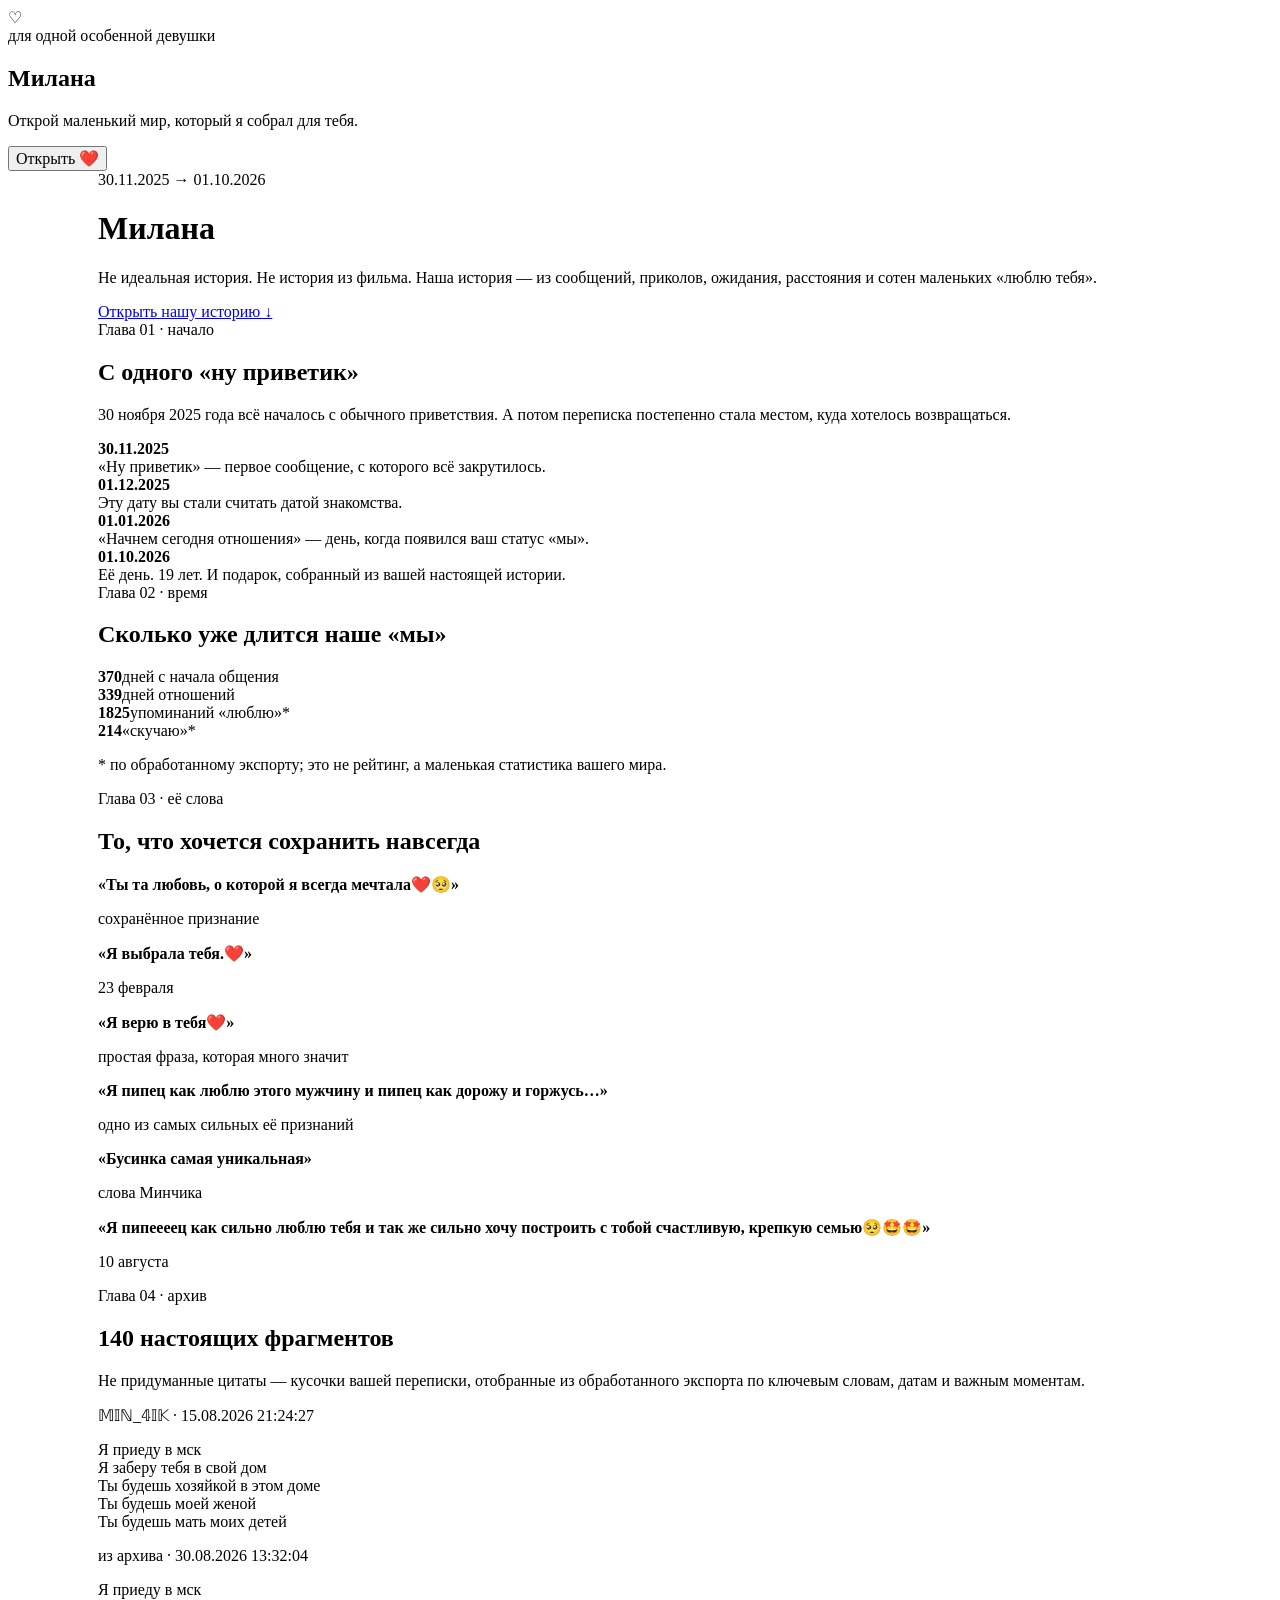
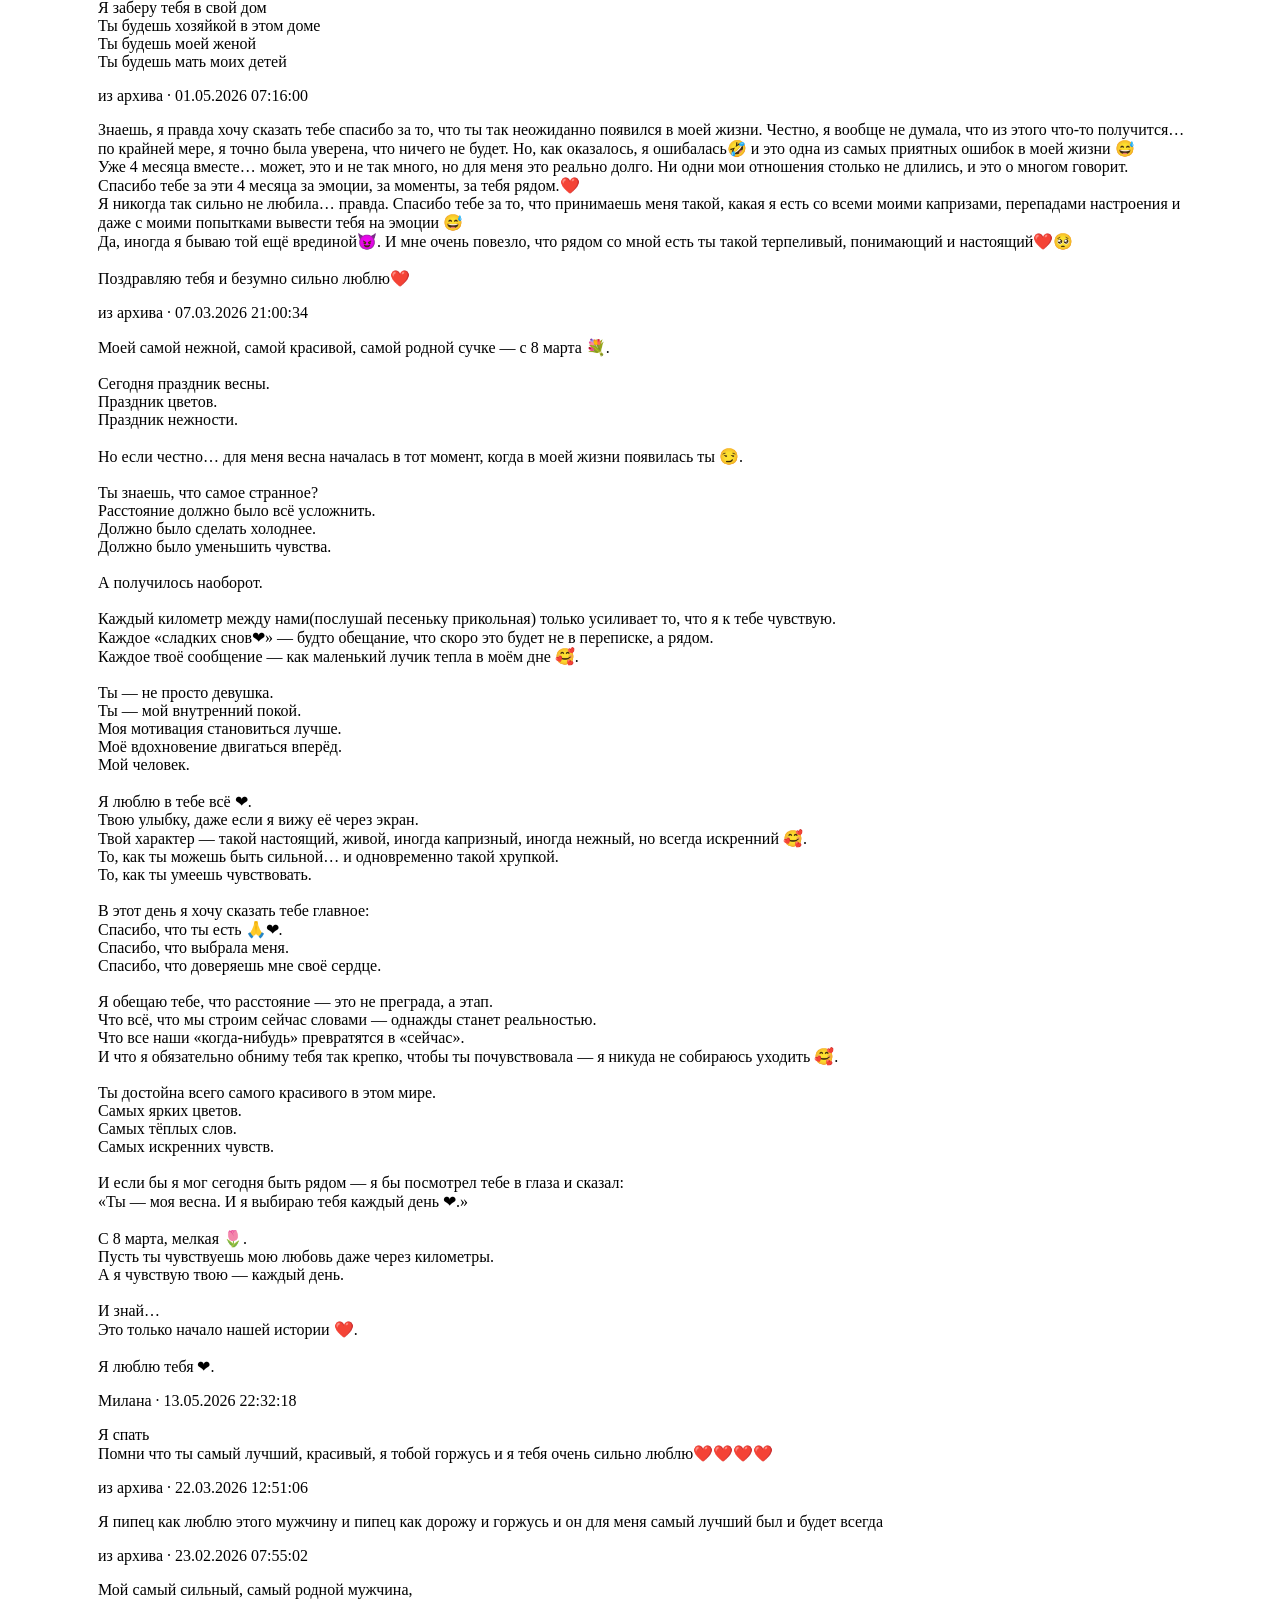
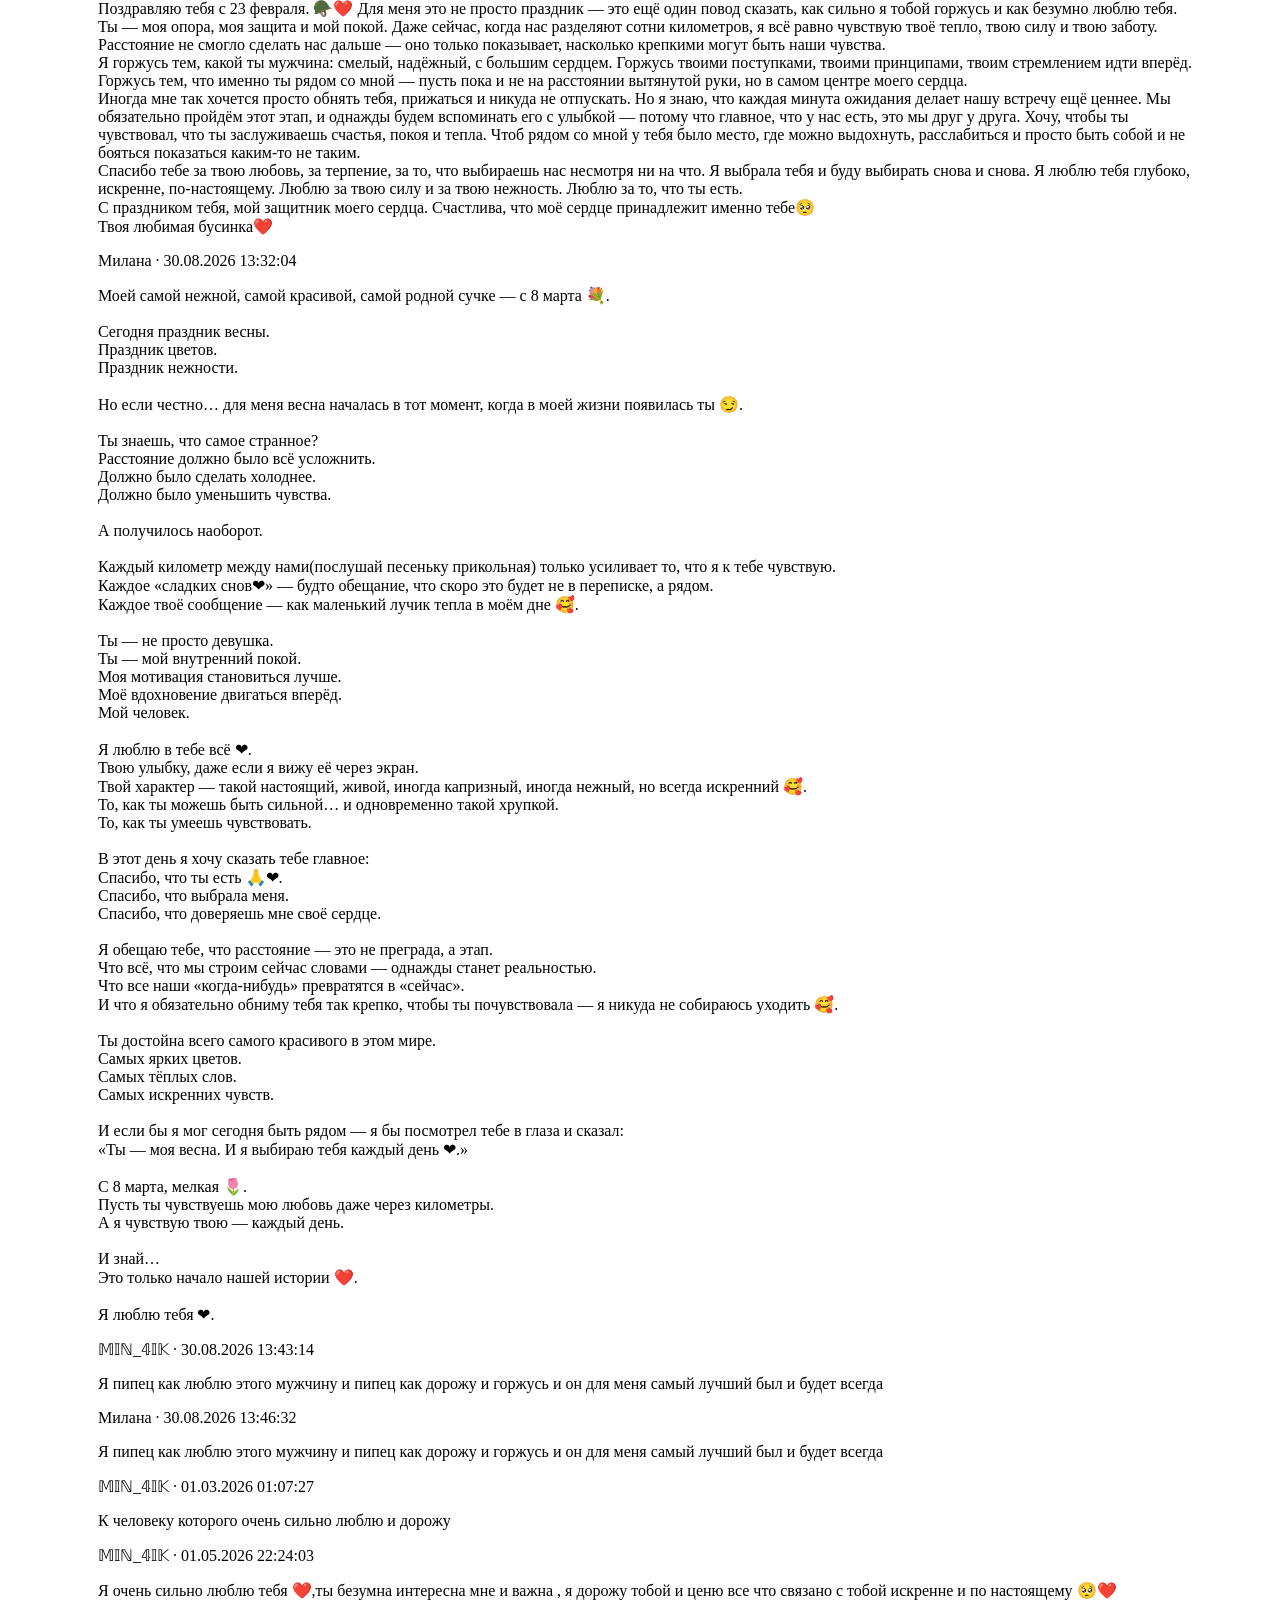
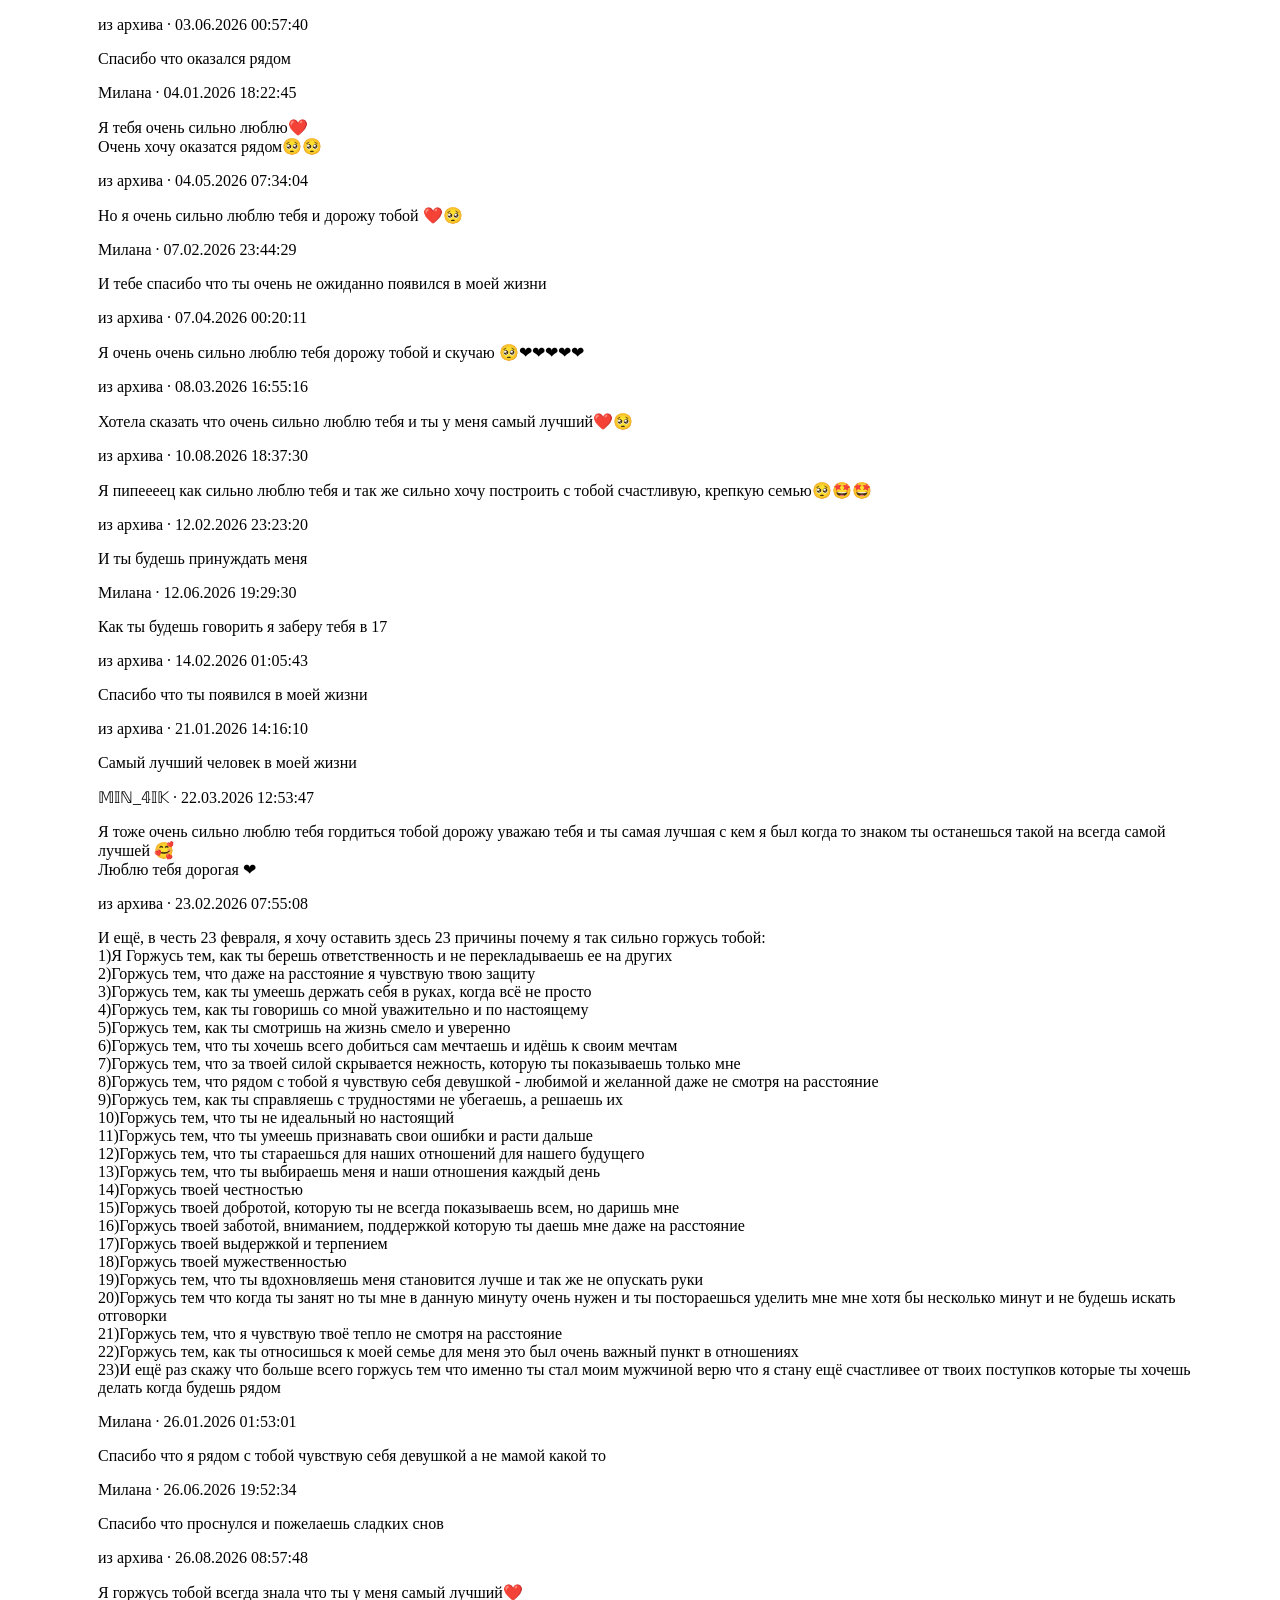
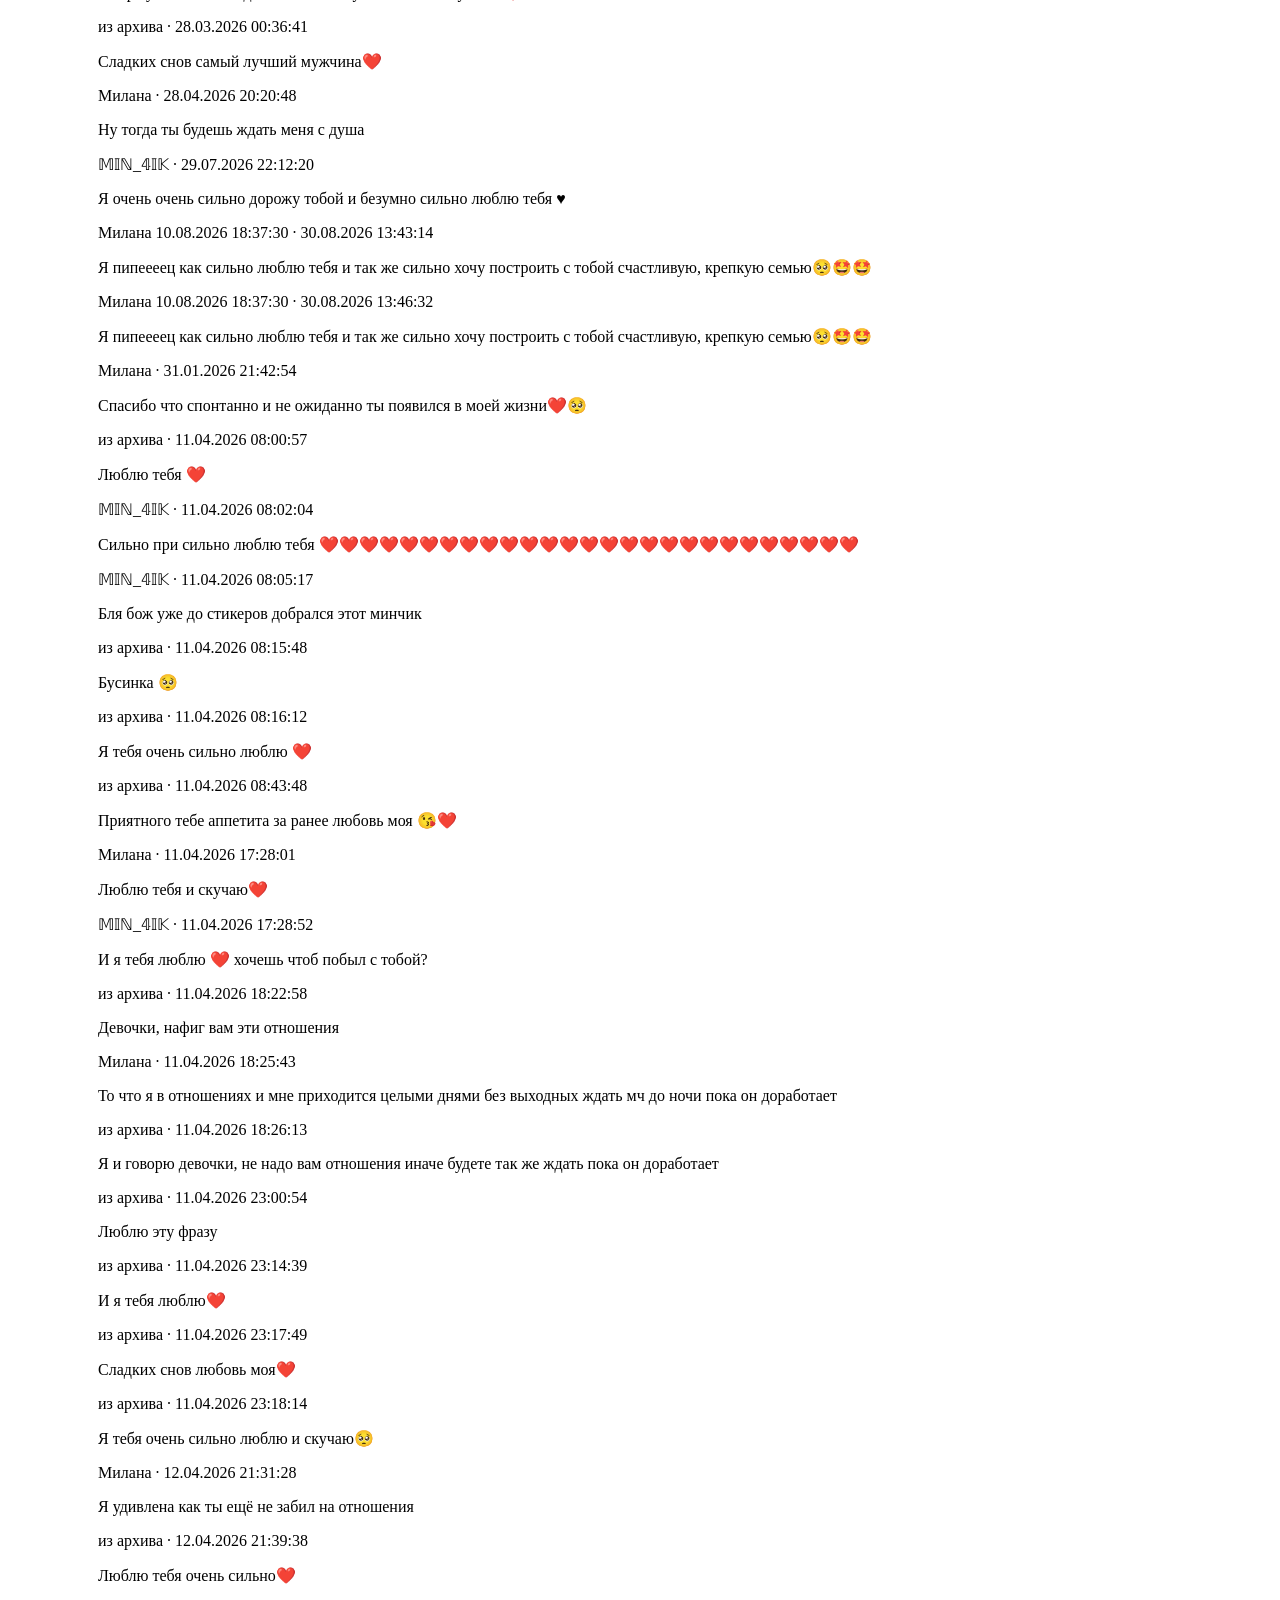
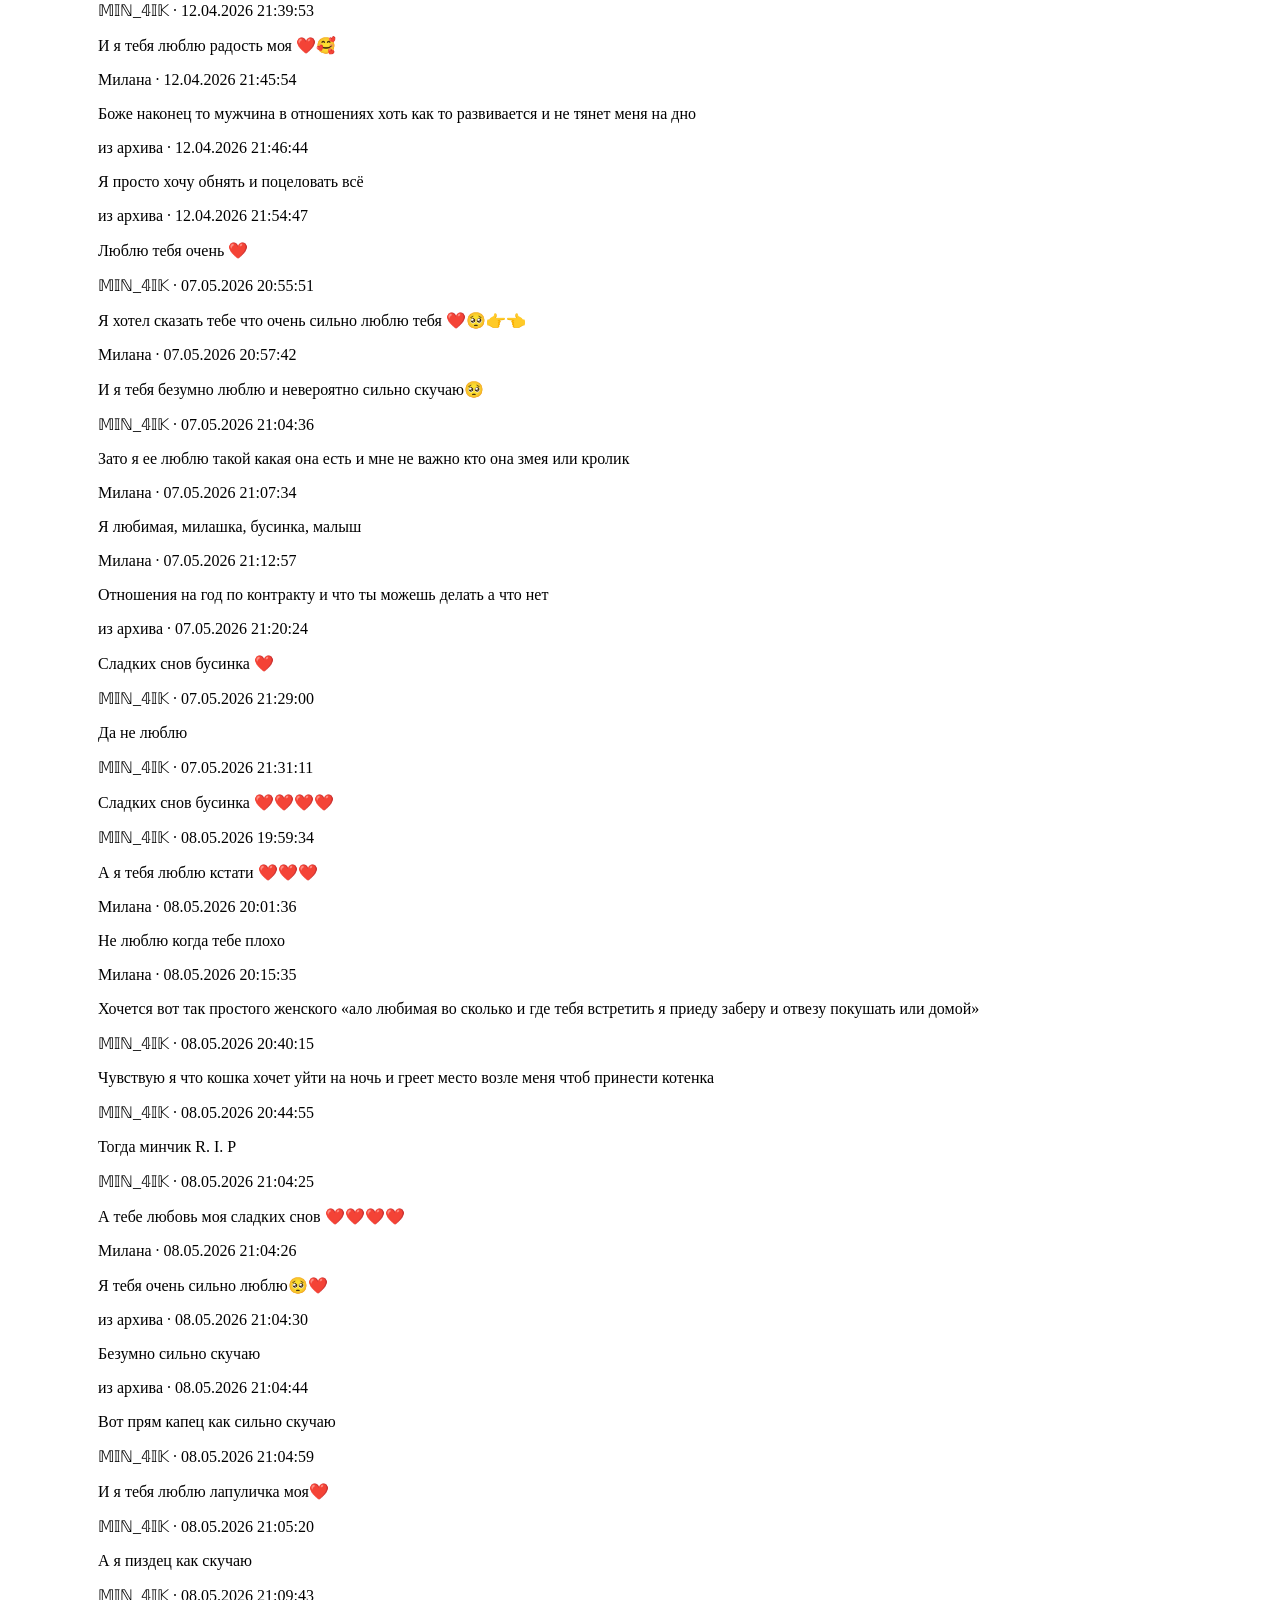
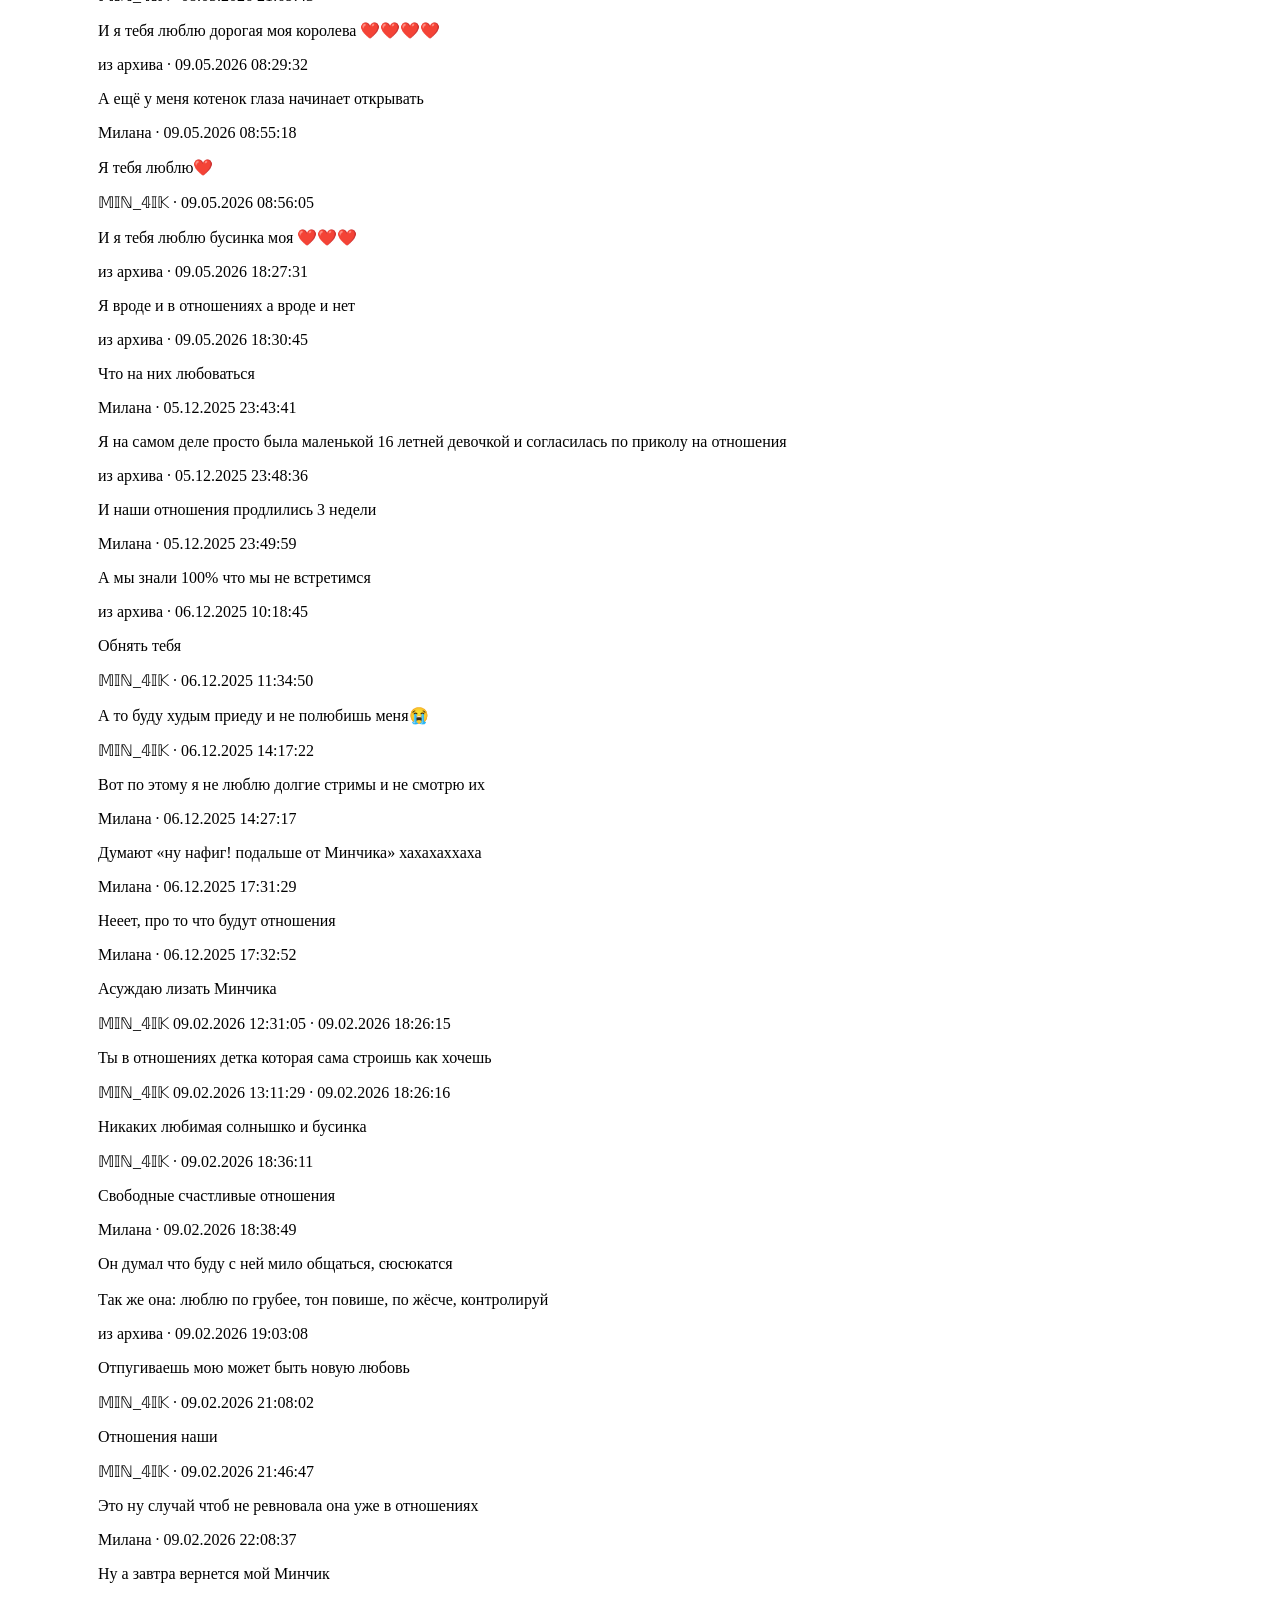
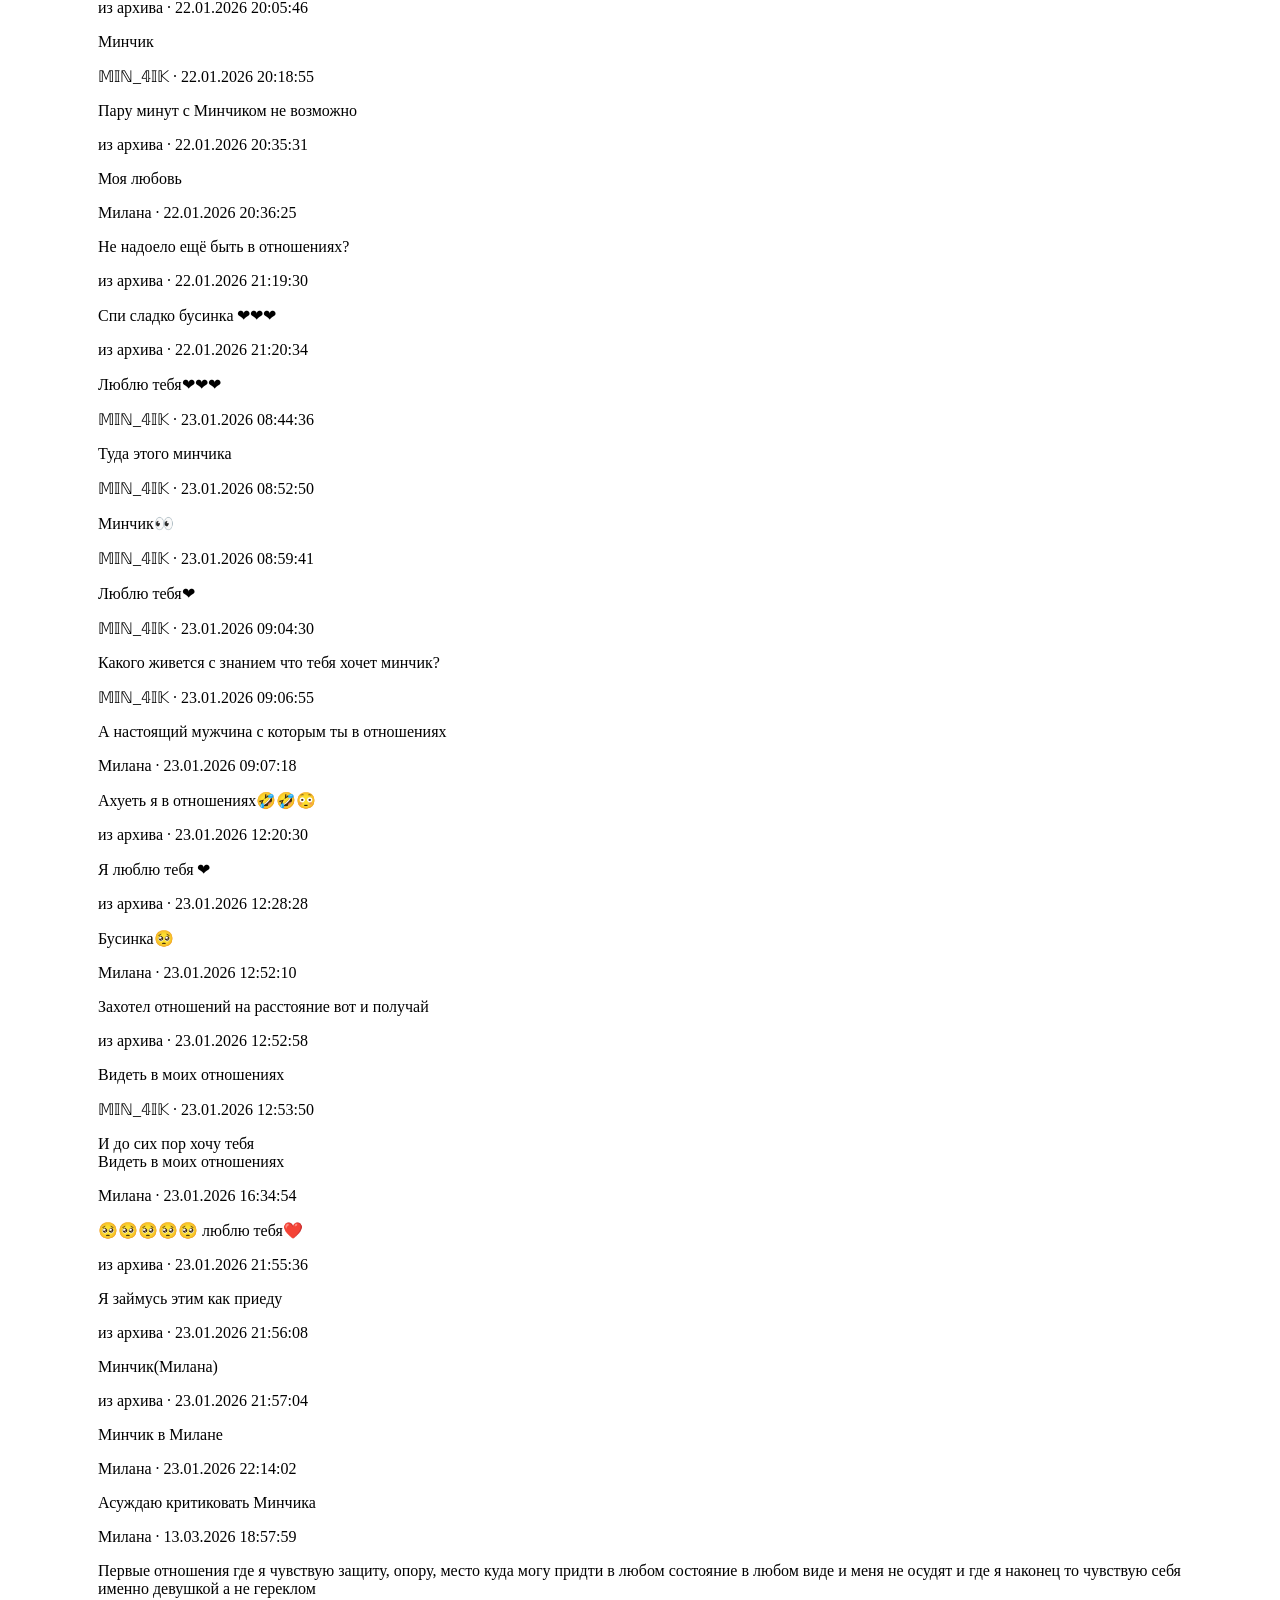
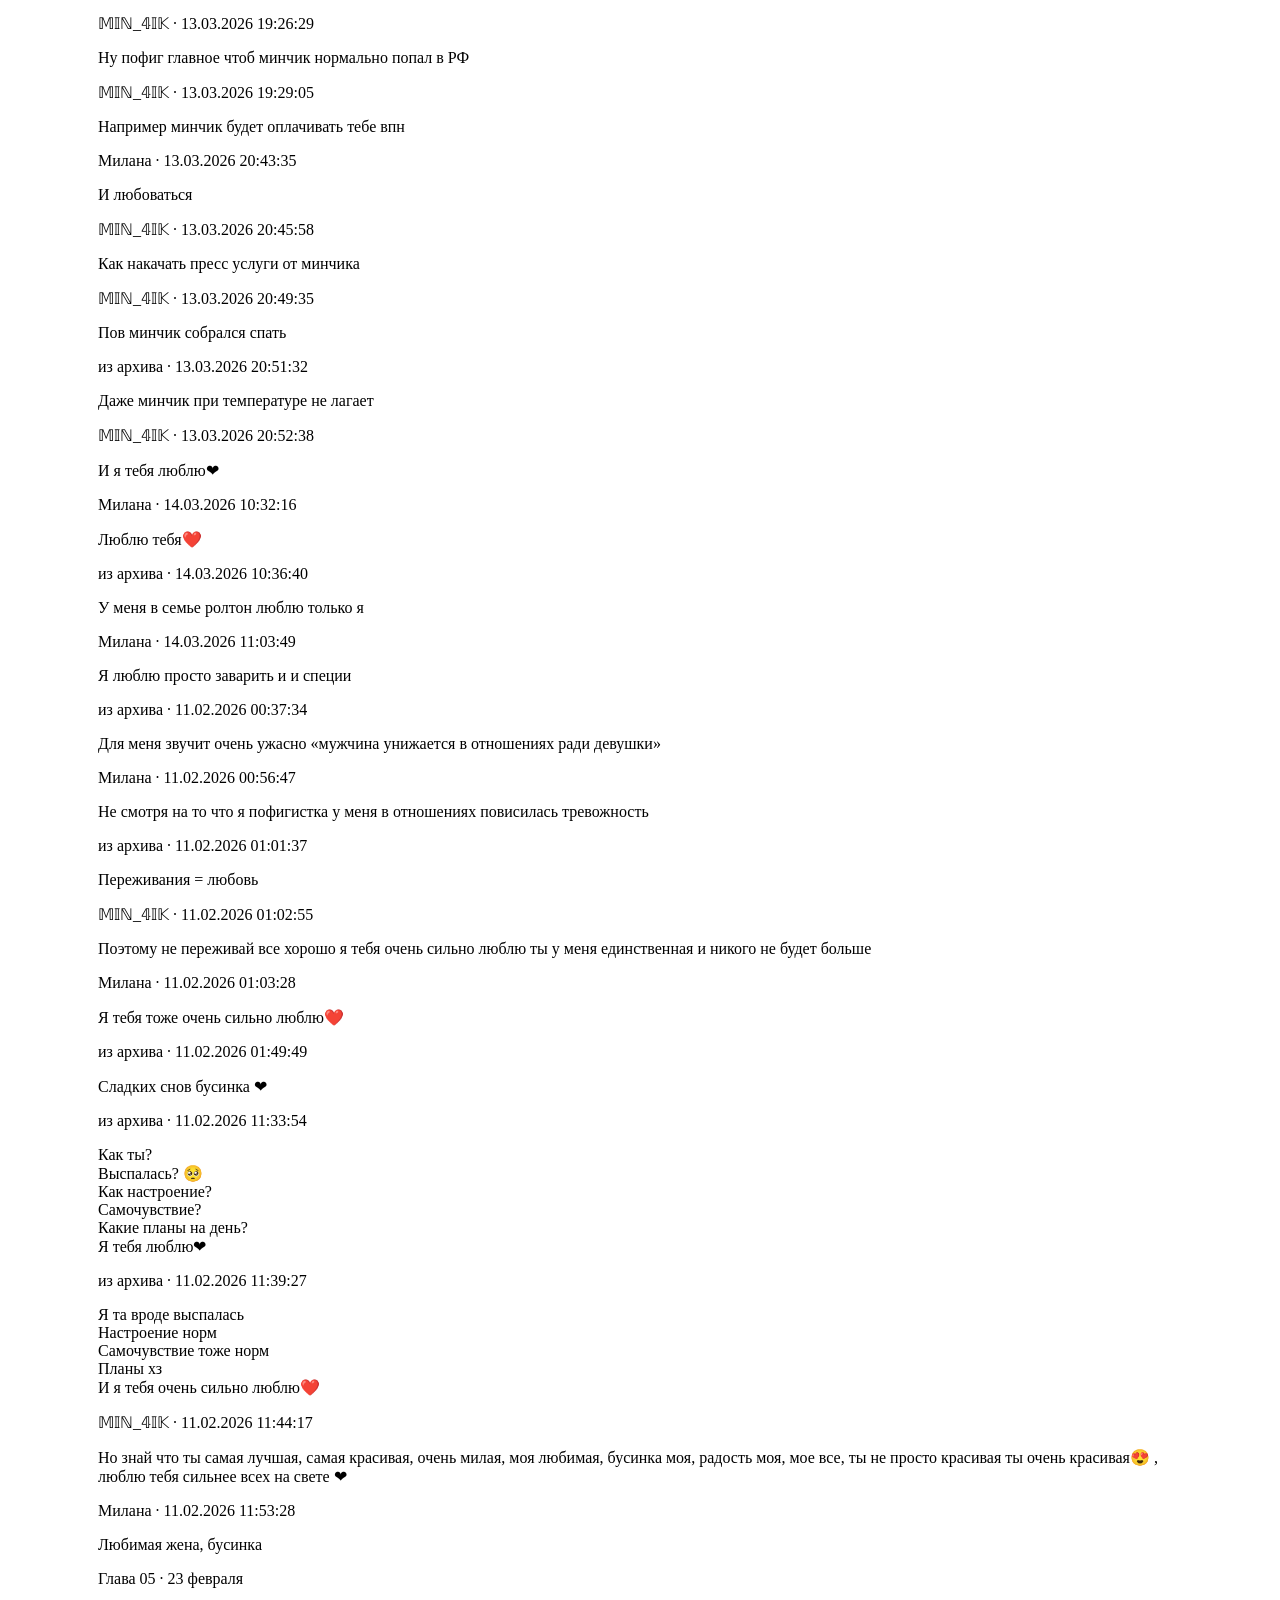
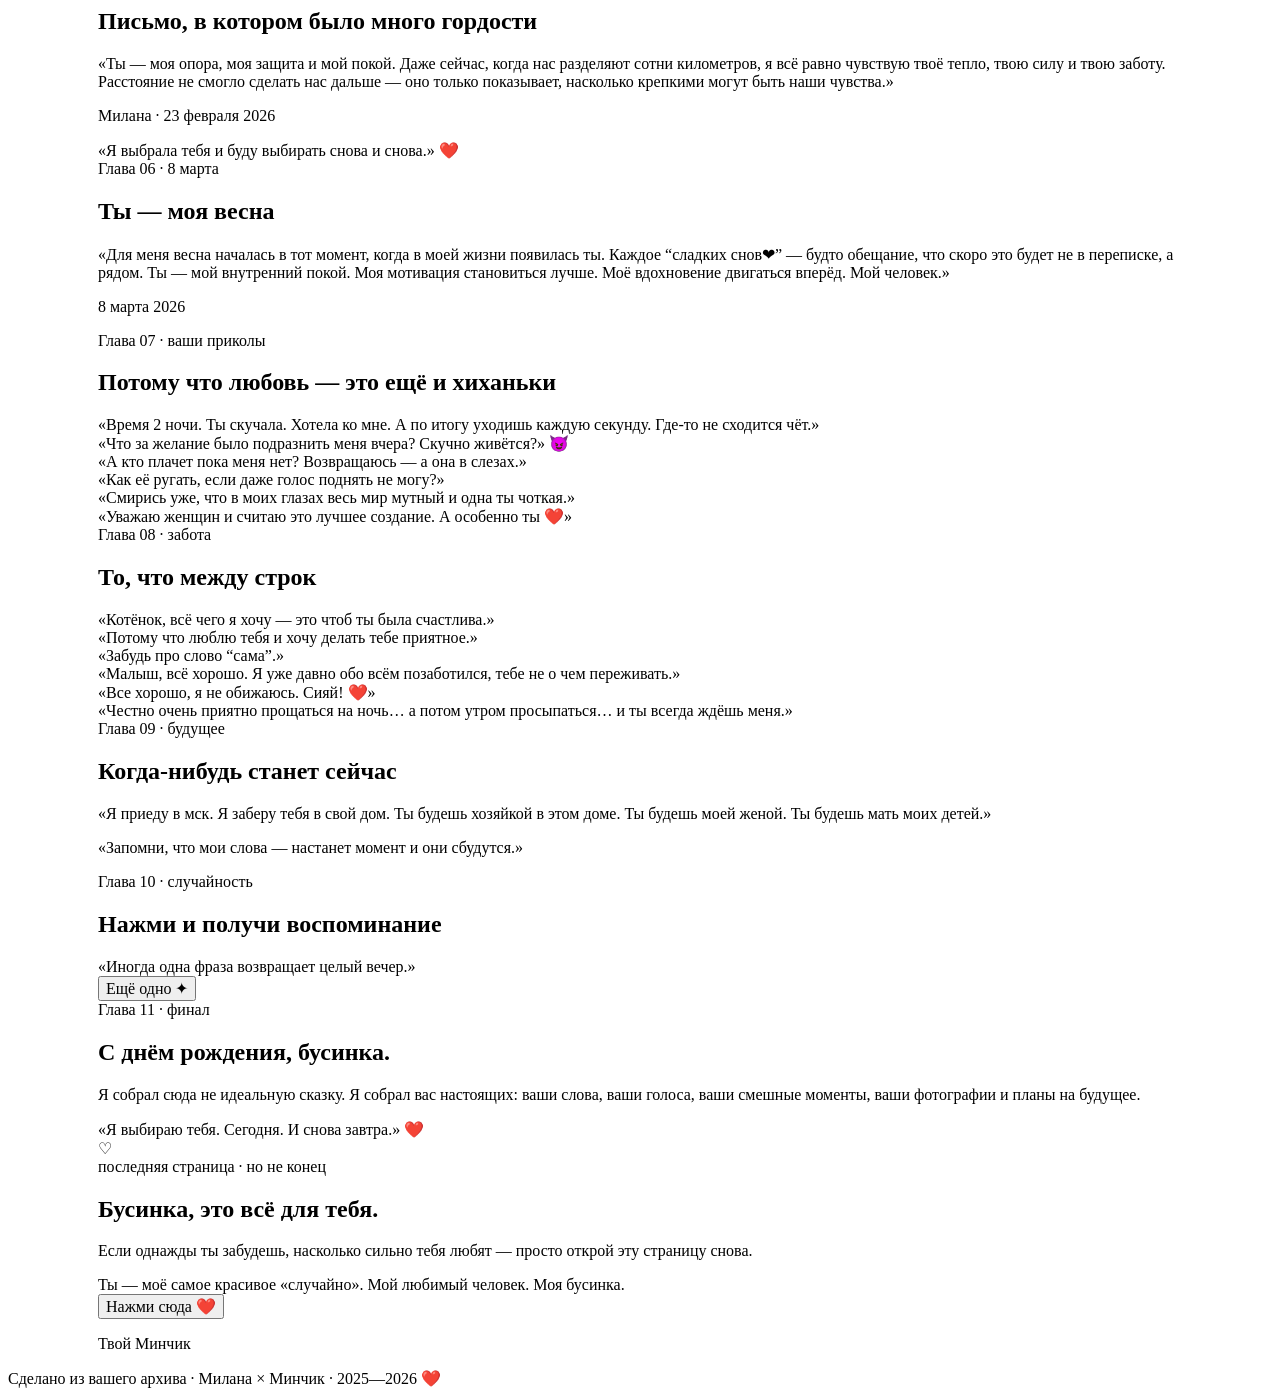
==== commit 6822903f: "Rename index-fixed.html to index.html" ====
--- a/index.html
+++ b/index.html
@@ -12,6 +12,137 @@
 .heart-particle{position:absolute;left:50%;top:50%;opacity:0;transform:translate(-50%,-50%) scale(.35);font-size:24px;line-height:1;filter:drop-shadow(0 0 8px rgba(255,70,130,.95)) drop-shadow(0 0 18px rgba(255,30,100,.6));animation:heartFly 1.7s cubic-bezier(.15,.75,.2,1) forwards}
 @keyframes heartFly{0%{opacity:0;transform:translate(-50%,-50%) scale(.35) rotate(0deg)}12%{opacity:1}70%{opacity:.95}100%{opacity:0;transform:translate(calc(-50% + var(--dx)),calc(-50% + var(--dy))) scale(var(--scale)) rotate(var(--rot))}}
 </style>
+
+<style id="responsive-fixes">
+/* --- Stability + responsive fixes: visual design intentionally inherited --- */
+*,*::before,*::after{box-sizing:border-box}
+html{
+  width:100%;
+  max-width:100%;
+  overflow-x:hidden;
+  -webkit-text-size-adjust:100%;
+  text-size-adjust:100%;
+  scroll-behavior:smooth;
+}
+body{
+  width:100%;
+  max-width:100%;
+  min-width:0;
+  overflow-x:hidden;
+  overscroll-behavior-x:none;
+  -webkit-overflow-scrolling:touch;
+}
+img,video,canvas,svg{max-width:100%;height:auto}
+button,a{touch-action:manipulation;-webkit-tap-highlight-color:transparent}
+button{font:inherit}
+p,h1,h2,h3,h4,.card,.quote,.event,.big,.finale-message,.finale-lead{
+  overflow-wrap:anywhere;
+  word-break:normal;
+}
+.wrap,.hero>div,.finale-content{
+  width:min(100% - 32px, 1100px);
+  max-width:100%;
+  margin-left:auto;
+  margin-right:auto;
+}
+.grid,.counter,.timeline{
+  min-width:0;
+}
+.grid>*{
+  min-width:0;
+  max-width:100%;
+}
+.quote,.card,.event{
+  min-width:0;
+  overflow-wrap:anywhere;
+}
+.quote p,.card p,.lead,.meta,.big{
+  max-width:100%;
+}
+.hero{
+  overflow:hidden;
+  isolation:isolate;
+}
+.floating-hearts,.heart-burst-layer{
+  pointer-events:none!important;
+}
+.heart-burst-layer{
+  position:fixed!important;
+  inset:0!important;
+  width:100vw!important;
+  height:100dvh!important;
+  overflow:hidden!important;
+  z-index:99999!important;
+}
+.burst-heart{
+  position:absolute;
+  left:var(--x);
+  top:var(--y);
+  line-height:1;
+  transform:translate(-50%,-50%) scale(.3);
+  animation:burstHeartFly var(--duration) cubic-bezier(.15,.75,.2,1) forwards;
+  will-change:transform,opacity;
+  contain:layout paint;
+}
+@keyframes burstHeartFly{
+  0%{opacity:0;transform:translate(-50%,-50%) scale(.3) rotate(0deg)}
+  12%{opacity:1}
+  100%{opacity:0;transform:translate(calc(-50% + var(--dx)),calc(-50% + var(--dy))) scale(var(--scale)) rotate(var(--rot))}
+}
+.finalespark,.finale-spark{will-change:transform,opacity}
+@media (max-width:700px){
+  html{scroll-padding-top:12px}
+  .wrap,.hero>div,.finale-content{
+    width:calc(100% - 28px);
+  }
+  .hero{
+    min-height:100svh;
+    min-height:100dvh;
+  }
+  .grid{
+    grid-template-columns:minmax(0,1fr)!important;
+  }
+  .counter{
+    grid-template-columns:repeat(2,minmax(0,1fr))!important;
+  }
+  .btn,.btns button,.btns a{
+    max-width:100%;
+  }
+  .quote,.card,.event{
+    overflow:hidden;
+  }
+  .quote p,.card p,.event,.big{
+    font-size:clamp(.92rem,3.9vw,1.08rem);
+  }
+  .who{
+    overflow-wrap:anywhere;
+  }
+  .reveal{
+    transform:translate3d(0,18px,0);
+  }
+  .heart-burst-layer{
+    contain:strict;
+  }
+}
+@media (max-width:390px){
+  .wrap,.hero>div,.finale-content{width:calc(100% - 22px)}
+  .counter{grid-template-columns:minmax(0,1fr)!important}
+}
+@media (hover:none) and (pointer:coarse){
+  /* Avoid accidental desktop-style parallax/hover work on touch devices. */
+  .hero{transform:none!important}
+}
+@media (prefers-reduced-motion:reduce){
+  html{scroll-behavior:auto}
+  *,*::before,*::after{
+    animation-duration:.01ms!important;
+    animation-iteration-count:1!important;
+    transition-duration:.01ms!important;
+    scroll-behavior:auto!important;
+  }
+}
+</style>
+
 </head>
 <body>
 <div id="intro" class="intro" aria-label="Открытие сайта">
@@ -410,177 +541,221 @@
 
 </script>
 
-<script>
+<script id="stable-site-runtime">
 (function(){
+  'use strict';
+
+  const $ = (s, root=document) => root.querySelector(s);
+  const $$ = (s, root=document) => Array.from(root.querySelectorAll(s));
+  const reduceMotion = window.matchMedia && window.matchMedia('(prefers-reduced-motion: reduce)').matches;
+  const touchDevice = window.matchMedia && window.matchMedia('(hover: none) and (pointer: coarse)').matches;
+
+  /* Intro */
+  function initIntro(){
+    const intro=$('#intro');
+    const enter=$('#enterSite');
+    if(!intro || !enter || enter.dataset.ready) return;
+    enter.dataset.ready='1';
+    enter.addEventListener('click',function(e){
+      e.preventDefault();
+      intro.classList.add('intro-hide');
+      document.body.classList.add('site-open');
+      burstHearts();
+      window.setTimeout(function(){
+        if(intro.parentNode) intro.remove();
+      },1200);
+    },{passive:false});
+  }
+
+  /* One lightweight heart system.
+     The old page had several overlapping click/pointer systems, which could
+     create 100+ animated nodes from one tap on a phone. */
+  let burstBusy=false;
+  function burstHearts(){
+    if(reduceMotion || burstBusy) return;
+    burstBusy=true;
+
+    const old=$('.heart-burst-layer');
+    if(old) old.remove();
+
+    const layer=document.createElement('div');
+    layer.className='heart-burst-layer';
+    layer.setAttribute('aria-hidden','true');
+    document.body.appendChild(layer);
+
+    const mobile=window.innerWidth<=700;
+    const count=mobile ? 10 : 20;
+    const w=Math.max(document.documentElement.clientWidth,1);
+    const h=Math.max(window.innerHeight,1);
+
+    for(let i=0;i<count;i++){
+      const heart=document.createElement('span');
+      heart.className='burst-heart';
+      heart.textContent=Math.random()>.14?'♥':'✦';
+      const x=Math.random()*w;
+      const y=Math.random()*h;
+      heart.style.setProperty('--x',x+'px');
+      heart.style.setProperty('--y',y+'px');
+      heart.style.setProperty('--dx',((Math.random()-.5)*(mobile?220:420))+'px');
+      heart.style.setProperty('--dy',(-50-Math.random()*(mobile?220:320))+'px');
+      heart.style.setProperty('--scale',(0.75+Math.random()*1.2).toFixed(2));
+      heart.style.setProperty('--rot',((-180+Math.random()*360).toFixed(0))+'deg');
+      heart.style.setProperty('--duration',(1.25+Math.random()*.65).toFixed(2)+'s');
+      heart.style.fontSize=(mobile?12:14)+Math.random()*(mobile?12:17)+'px';
+      heart.style.color=Math.random()>.18?'rgba(255,70,125,.98)':'rgba(255,255,255,.92)';
+      layer.appendChild(heart);
+    }
+
+    window.setTimeout(function(){
+      if(layer.parentNode) layer.remove();
+      burstBusy=false;
+    },2200);
+  }
+
+  /* Scroll reveal: keep the existing effect, but fail open if IntersectionObserver
+     is unavailable so content never stays invisible. */
+  function initReveal(){
+    const items=$$('.reveal, .card, .quote, .event, .counter');
+    if(!('IntersectionObserver' in window)){
+      items.forEach(el=>el.classList.add('is-visible'));
+      return;
+    }
+    const obs=new IntersectionObserver(function(entries){
+      entries.forEach(function(entry){
+        if(entry.isIntersecting){
+          entry.target.classList.add('is-visible');
+          obs.unobserve(entry.target);
+        }
+      });
+    },{threshold:0.06,rootMargin:'0px 0px 80px 0px'});
+    items.forEach(el=>obs.observe(el));
+  }
+
+  /* Date counters */
+  function initCounters(){
+    const start=new Date('2025-12-01T00:00:00');
+    const rel=new Date('2026-01-01T00:00:00');
+    const days=$('#days'), relDays=$('#relDays');
+    if(!days || !relDays) return;
+    function tick(){
+      const n=Date.now();
+      days.textContent=Math.max(0,Math.floor((n-start.getTime())/86400000));
+      relDays.textContent=Math.max(0,Math.floor((n-rel.getTime())/86400000));
+    }
+    tick();
+    window.setInterval(tick,60000);
+  }
+
+  /* Random memory: one handler only. */
   function initRandomMemory(){
-    if(!Array.isArray(window.memories)) return;
-
-    const buttons = document.querySelectorAll('#random, #random2, [data-random-memory]');
-    const output = document.getElementById('randomText');
-    if(!buttons.length || !output) return;
-
-    function showRandomMemory(){
-      const text = window.memories[Math.floor(Math.random() * window.memories.length)];
+    const output=$('#randomText');
+    const buttons=$$('#random, #random2, [data-random-memory]');
+    if(!output || !buttons.length) return;
+
+    const list=(typeof window.memories!=='undefined' && Array.isArray(window.memories))
+      ? window.memories
+      : (typeof memories!=='undefined' && Array.isArray(memories) ? memories : []);
+
+    if(!list.length) return;
+
+    function show(){
+      const text=list[(Math.random()*list.length)|0];
       output.classList.remove('random-memory-show');
       void output.offsetWidth;
-      output.textContent = '«' + text + '»';
+      output.textContent='«'+text+'»';
       output.classList.add('random-memory-show');
-      if(typeof burstHearts === 'function') burstHearts();
+      burstHearts();
     }
-
-    buttons.forEach(btn => {
-      btn.onclick = null;
-      btn.addEventListener('click', showRandomMemory);
+    buttons.forEach(btn=>btn.addEventListener('click',function(e){
+      e.preventDefault();
+      show();
+    }));
+  }
+
+  /* Final scene */
+  function initFinale(){
+    const btn=$('#finaleHeart');
+    const finale=$('#finale');
+    if(!btn || !finale) return;
+    btn.addEventListener('click',function(){
+      burstHearts();
+      finale.classList.add('finale-loved');
+      btn.textContent='Я люблю тебя ❤️';
+
+      if(reduceMotion) return;
+      const frag=document.createDocumentFragment();
+      for(let i=0;i<10;i++){
+        const s=document.createElement('span');
+        s.className='finale-spark';
+        s.textContent=i%2?'✦':'♥';
+        s.style.left=(20+Math.random()*60)+'%';
+        s.style.top=(35+Math.random()*35)+'%';
+        s.style.setProperty('--dx',((Math.random()-.5)*220)+'px');
+        s.style.setProperty('--dy',(-60-Math.random()*150)+'px');
+        frag.appendChild(s);
+        window.setTimeout(()=>{if(s.parentNode)s.remove()},1700);
+      }
+      finale.appendChild(frag);
     });
   }
 
-  if(document.readyState === 'loading'){
-    document.addEventListener('DOMContentLoaded', initRandomMemory);
-  } else {
+  /* Story anchor: avoid browser jumps and keep the existing smooth movement. */
+  function initStoryLink(){
+    const link=$('#openStory'), story=$('#story');
+    if(!link || !story) return;
+    link.addEventListener('click',function(e){
+      e.preventDefault();
+      try{story.scrollIntoView({behavior:reduceMotion?'auto':'smooth',block:'start'});}
+      catch(_){window.location.hash='story';}
+    });
+  }
+
+  /* Desktop-only parallax. Completely absent on touch devices. */
+  function initParallax(){
+    const hero=$('.hero');
+    if(!hero || touchDevice || reduceMotion || !window.matchMedia('(pointer:fine)').matches) return;
+    let raf=0;
+    window.addEventListener('pointermove',function(e){
+      if(raf) return;
+      raf=requestAnimationFrame(function(){
+        raf=0;
+        const x=(e.clientX/innerWidth-.5)*10;
+        const y=(e.clientY/innerHeight-.5)*8;
+        hero.style.setProperty('--mx',x+'px');
+        hero.style.setProperty('--my',y+'px');
+      });
+    },{passive:true});
+  }
+
+  /* Only the intended interactive controls create hearts. */
+  function initHeartClicks(){
+    document.addEventListener('click',function(e){
+      const target=e.target.closest('button, a.btn, [role="button"]');
+      if(!target) return;
+      if(target.id==='finaleHeart' || target.id==='random2' || target.id==='random' || target.id==='enterSite') return;
+      if(target.dataset && target.dataset.noBurst==='true') return;
+      burstHearts();
+    },{passive:true});
+  }
+
+  function boot(){
+    initIntro();
+    initReveal();
+    initCounters();
     initRandomMemory();
-  }
+    initFinale();
+    initStoryLink();
+    initParallax();
+    initHeartClicks();
+  }
+
+  if(document.readyState==='loading') document.addEventListener('DOMContentLoaded',boot,{once:true});
+  else boot();
+
+  window.addEventListener('error',function(){
+    /* Do not let a visual enhancement failure block the actual page. */
+  },{passive:true});
 })();
 </script>
 
-
-<script>
-(function(){
-  function arrangeMemoryCards(){
-    const containers = document.querySelectorAll(
-      '.max-grid, .memories-grid, .quotes-grid, .memory-grid'
-    );
-
-    containers.forEach(grid => {
-      const cards = Array.from(grid.children).filter(el =>
-        el.classList.contains('max-card') ||
-        el.classList.contains('memory-card') ||
-        el.classList.contains('quote-card')
-      );
-
-      cards.forEach(card => {
-        const text = (card.innerText || '').trim();
-        const longEnough =
-          text.length > 170 ||
-          card.scrollHeight > 230 ||
-          text.split(/\s+/).length > 28;
-
-        card.classList.toggle('max-long', longEnough);
-      });
-    });
-  }
-
-  if(document.readyState === 'loading'){
-    document.addEventListener('DOMContentLoaded', arrangeMemoryCards);
-  }else{
-    arrangeMemoryCards();
-  }
-
-  window.addEventListener('resize', arrangeMemoryCards);
-})();
-</script>
-
-
-<script>
-/* FIX: random memory button */
-(function () {
-  function setupRandomMemory() {
-    const output = document.getElementById('randomText');
-    const buttons = [
-      document.getElementById('random'),
-      document.getElementById('random2')
-    ].filter(Boolean);
-
-    if (!output || !buttons.length) return;
-
-    // "memories" is declared by the main page script with const,
-    // so it is available here even though it is not window.memories.
-    function getMemories() {
-      try {
-        return (typeof memories !== 'undefined' && Array.isArray(memories))
-          ? memories
-          : [];
-      } catch (e) {
-        return [];
-      }
-    }
-
-    function showRandomMemory(event) {
-      if (event) event.preventDefault();
-
-      const list = getMemories();
-      if (!list.length) return;
-
-      const text = list[Math.floor(Math.random() * list.length)];
-
-      output.classList.remove('random-memory-show');
-      void output.offsetWidth;
-      output.textContent = '«' + text + '»';
-      output.classList.add('random-memory-show');
-
-      if (typeof burstHearts === 'function') {
-        burstHearts();
-      }
-    }
-
-    buttons.forEach(function (button) {
-      button.addEventListener('click', showRandomMemory);
-    });
-  }
-
-  if (document.readyState === 'loading') {
-    document.addEventListener('DOMContentLoaded', setupRandomMemory);
-  } else {
-    setupRandomMemory();
-  }
-})();
-</script>
-
-
-<script>
-// Open the story reliably even when the page is opened locally from a file.
-document.addEventListener('DOMContentLoaded', function(){
-  const openStory = document.getElementById('openStory');
-  const story = document.getElementById('story');
-  if (openStory && story) {
-    openStory.addEventListener('click', function(e){
-      e.preventDefault();
-      story.scrollIntoView({behavior:'smooth', block:'start'});
-    });
-  }
-});
-</script>
-<script>
-/* Heart effect — v17, robust click/touch version */
-(function(){
-  function makeHearts(){
-    const layer=document.createElement('div');
-    layer.style.cssText='position:fixed;inset:0;width:100vw;height:100vh;pointer-events:none;z-index:2147483647;overflow:hidden;';
-    document.body.appendChild(layer);
-    const symbols=['♥','❤','💗','💖','♡'];
-    const count=window.innerWidth<700?28:48;
-    for(let i=0;i<count;i++){
-      const h=document.createElement('span');
-      const x=window.innerWidth/2+(Math.random()-.5)*120;
-      const y=window.innerHeight*.55+(Math.random()-.5)*80;
-      const dx=(Math.random()-.5)*window.innerWidth*.9;
-      const dy=-(80+Math.random()*window.innerHeight*.75);
-      const size=16+Math.random()*28;
-      h.textContent=symbols[(Math.random()*symbols.length)|0];
-      h.style.cssText=`position:absolute;left:${x}px;top:${y}px;font-size:${size}px;line-height:1;opacity:1;color:${['#ff1744','#ff3f7f','#ff8fbd','#fff'][i%4]};text-shadow:0 0 8px #ff2f70,0 0 20px #ff2f70;filter:drop-shadow(0 0 6px #ff2f70);`;
-      layer.appendChild(h);
-      const duration=1300+Math.random()*1100;
-      const delay=Math.random()*180;
-      h.animate([
-        {transform:'translate(-50%,-50%) scale(.25) rotate(0deg)',opacity:0},
-        {transform:'translate(-50%,-50%) scale(1)',opacity:1,offset:.12},
-        {transform:`translate(calc(-50% + ${dx}px),calc(-50% + ${dy}px)) scale(${.8+Math.random()*.9}) rotate(${(-180+Math.random()*360)}deg)`,opacity:0}
-      ],{duration,delay,easing:'cubic-bezier(.15,.75,.2,1)',fill:'forwards'});
-    }
-    setTimeout(()=>layer.remove(),1500);
-  }
-  function isClickable(e){return e.target && e.target.closest && e.target.closest('button,a,.btn,[role="button"]');}
-  document.addEventListener('pointerdown',e=>{if(isClickable(e)) makeHearts();},true);
-  document.addEventListener('click',e=>{if(isClickable(e)) makeHearts();},true);
-})();
-</script>
-</body></html>+</body></html>
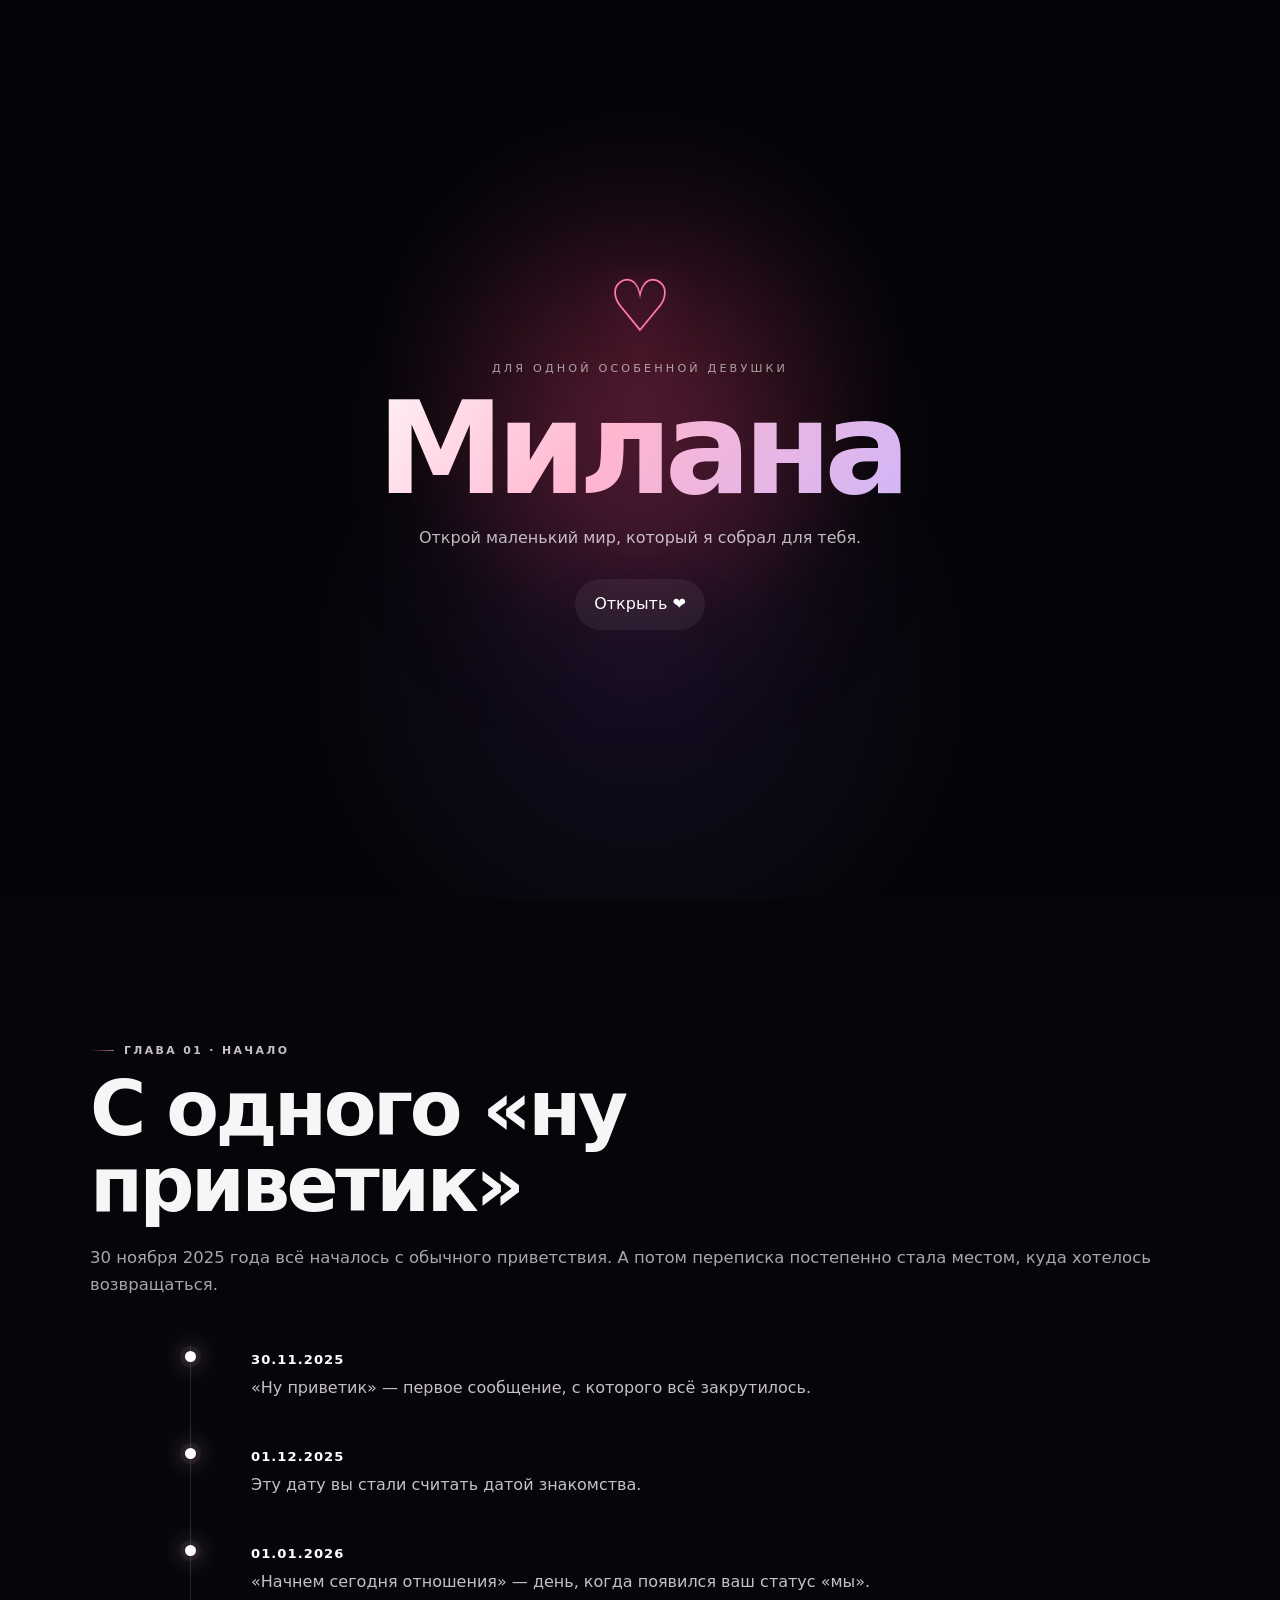
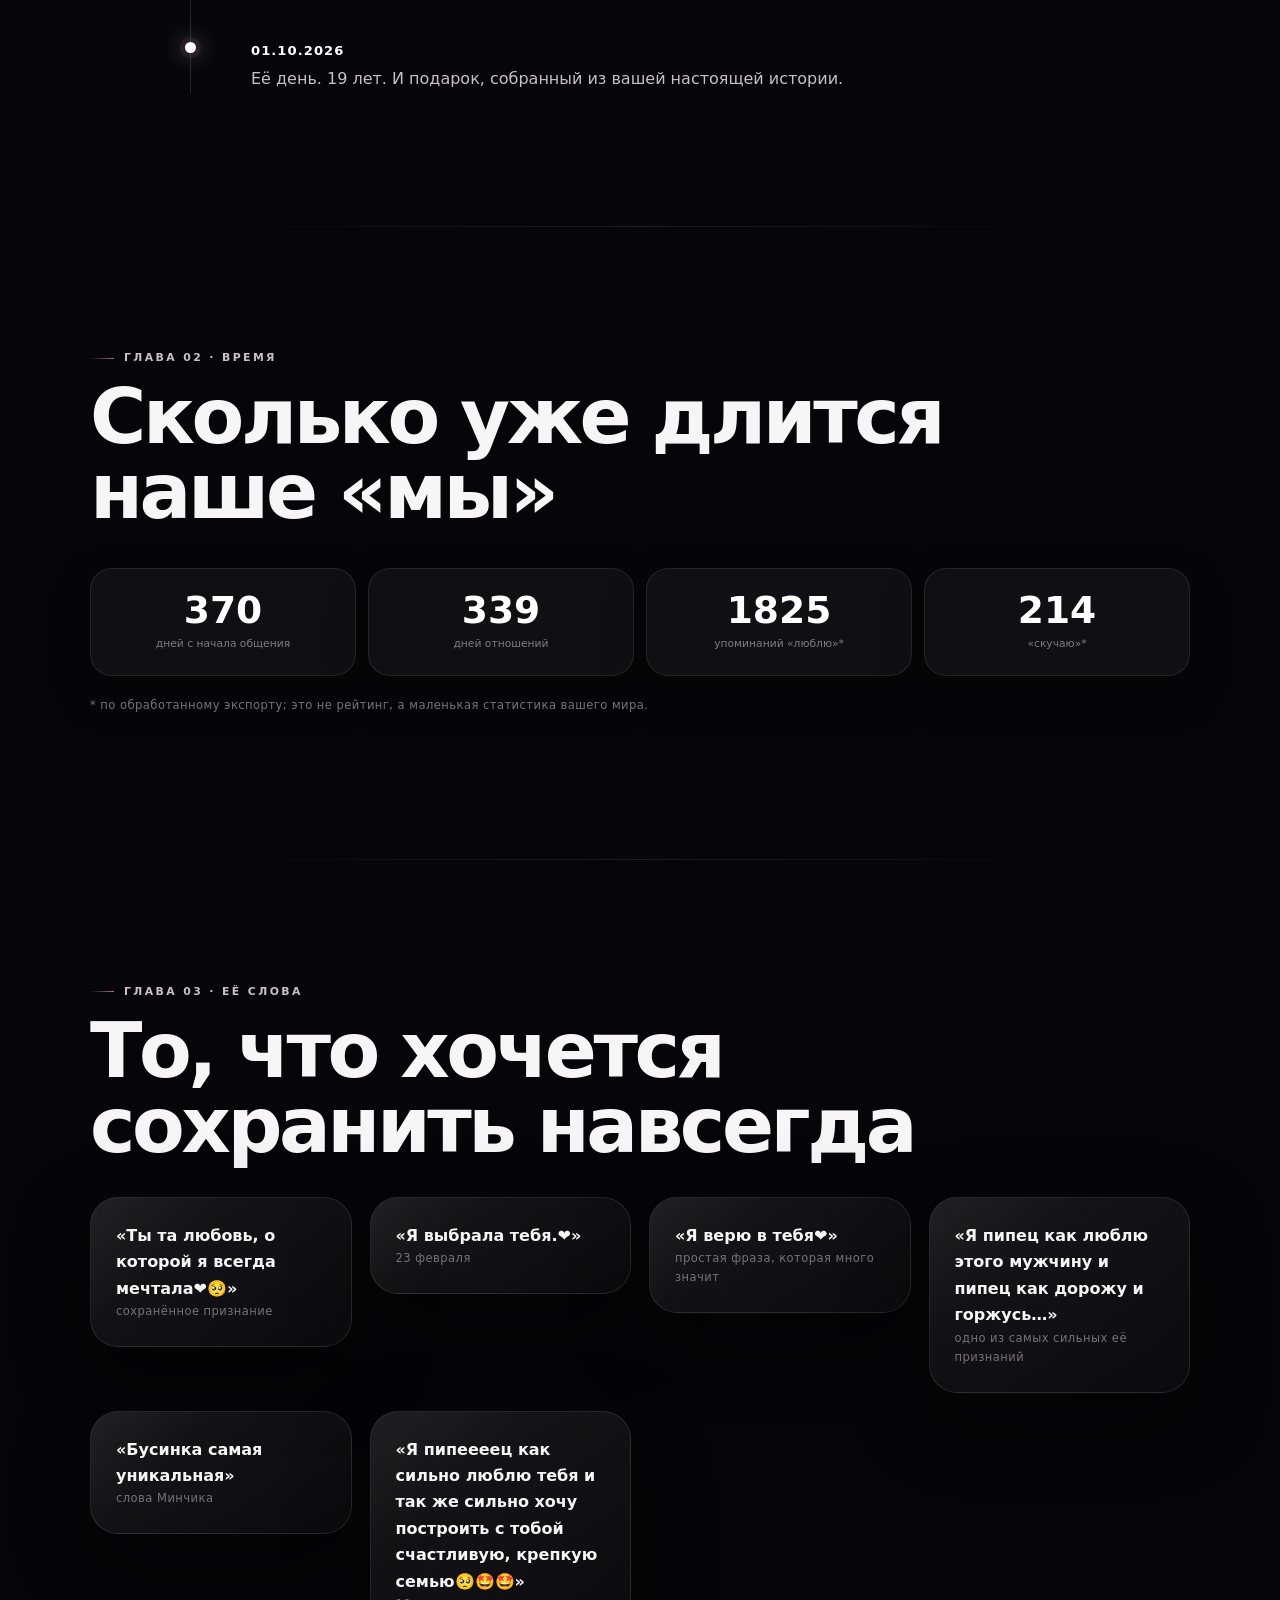
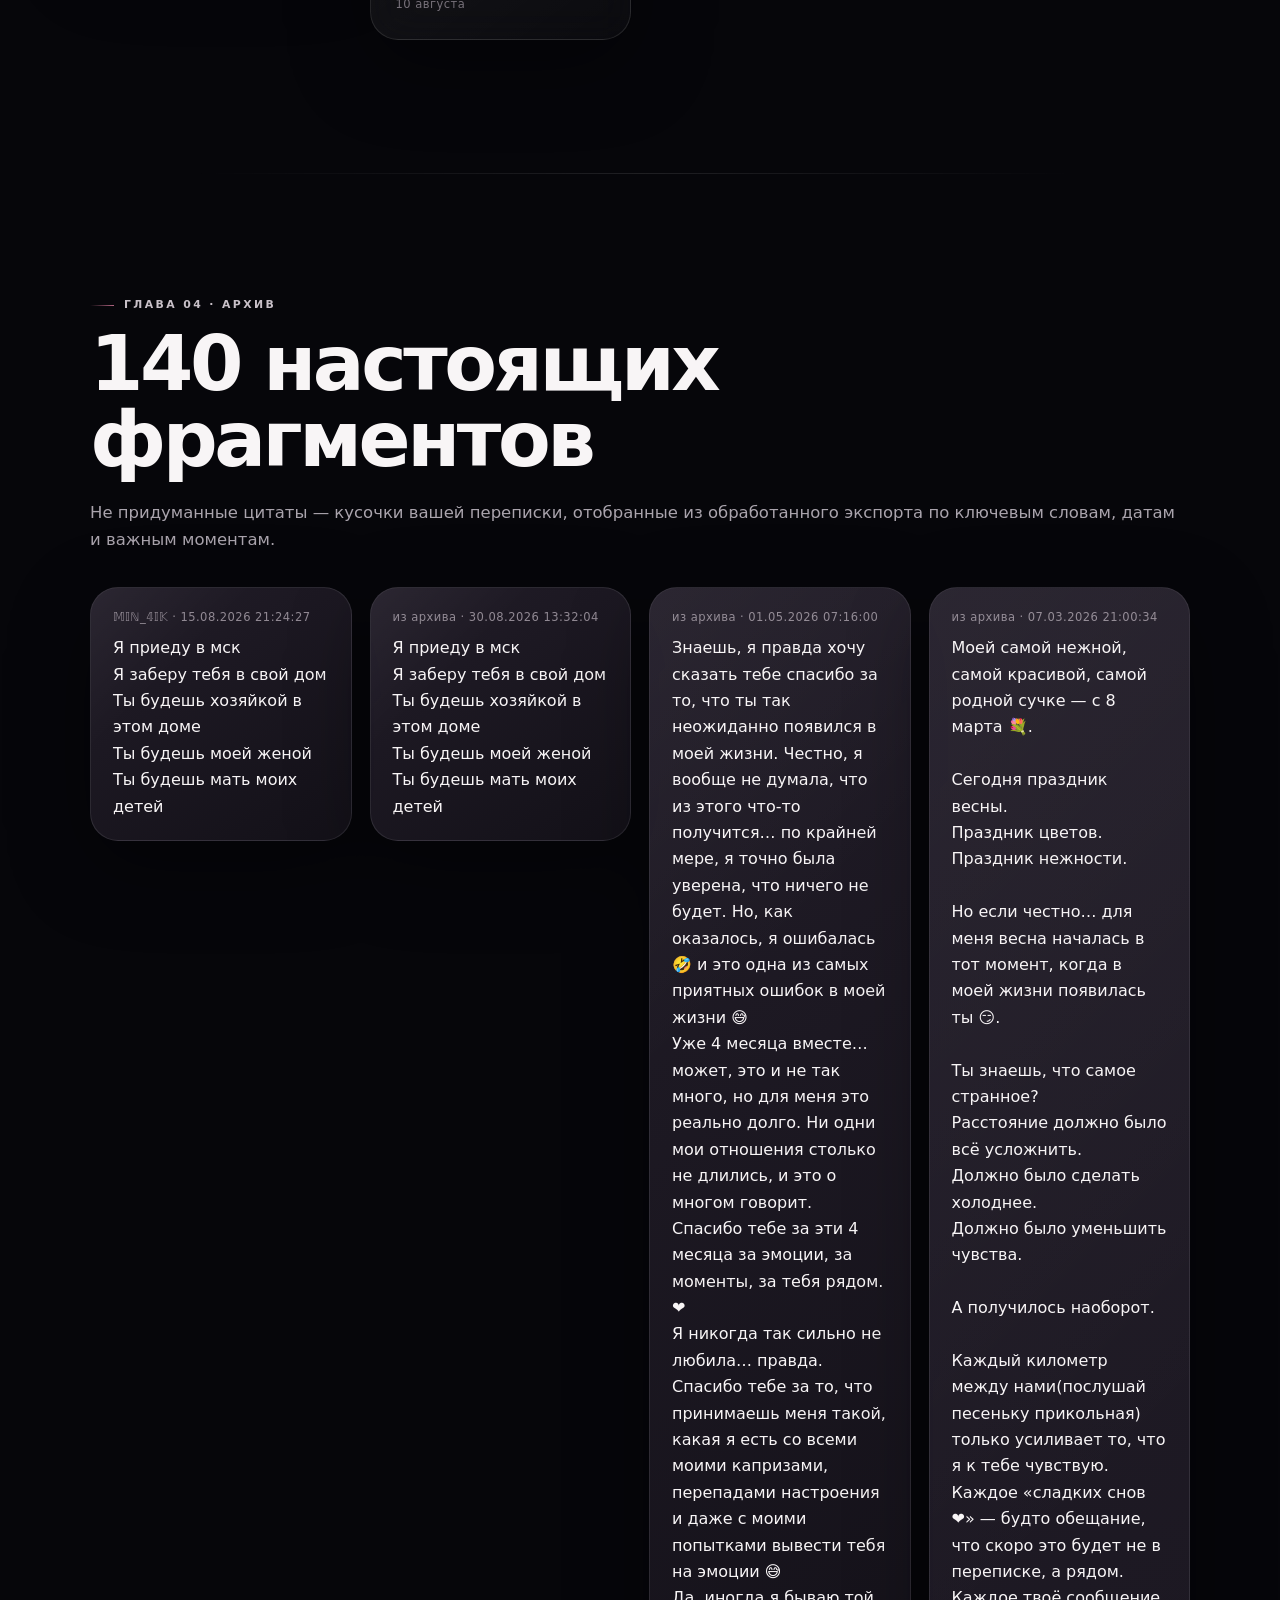
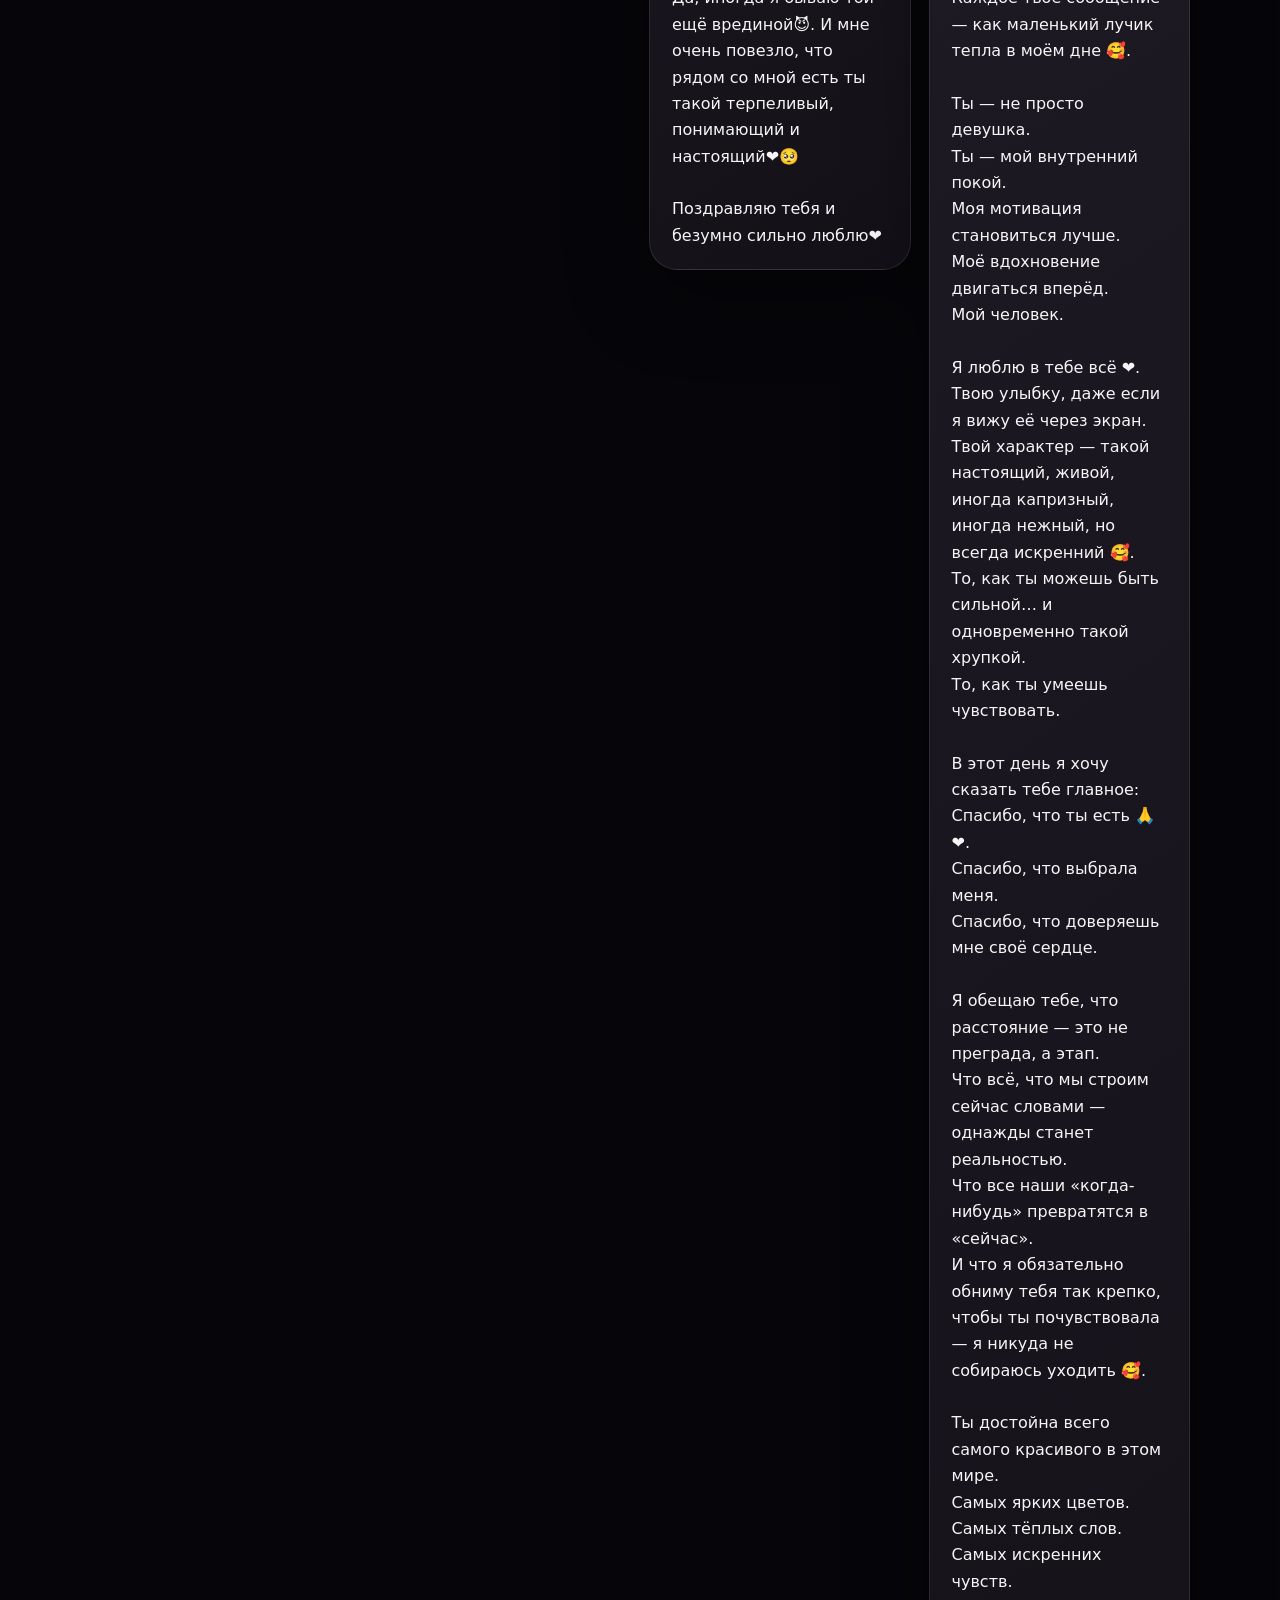
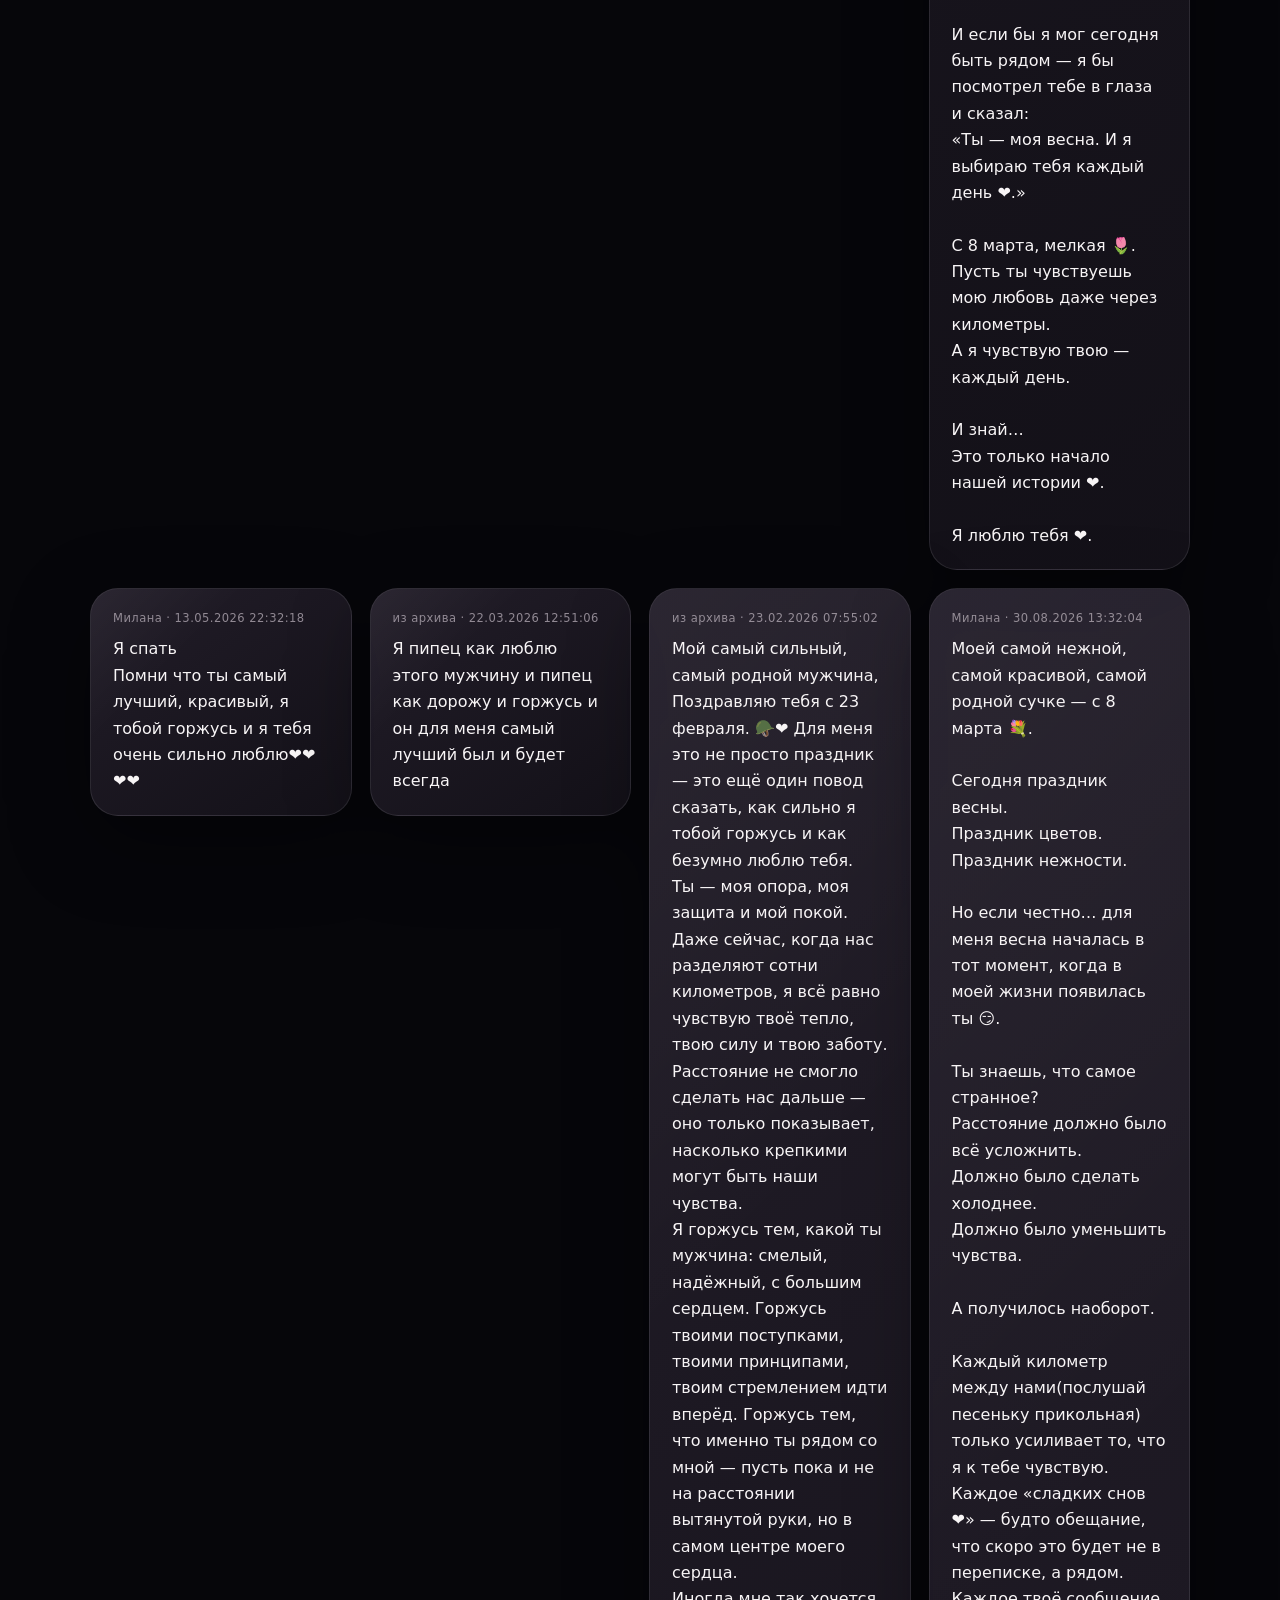
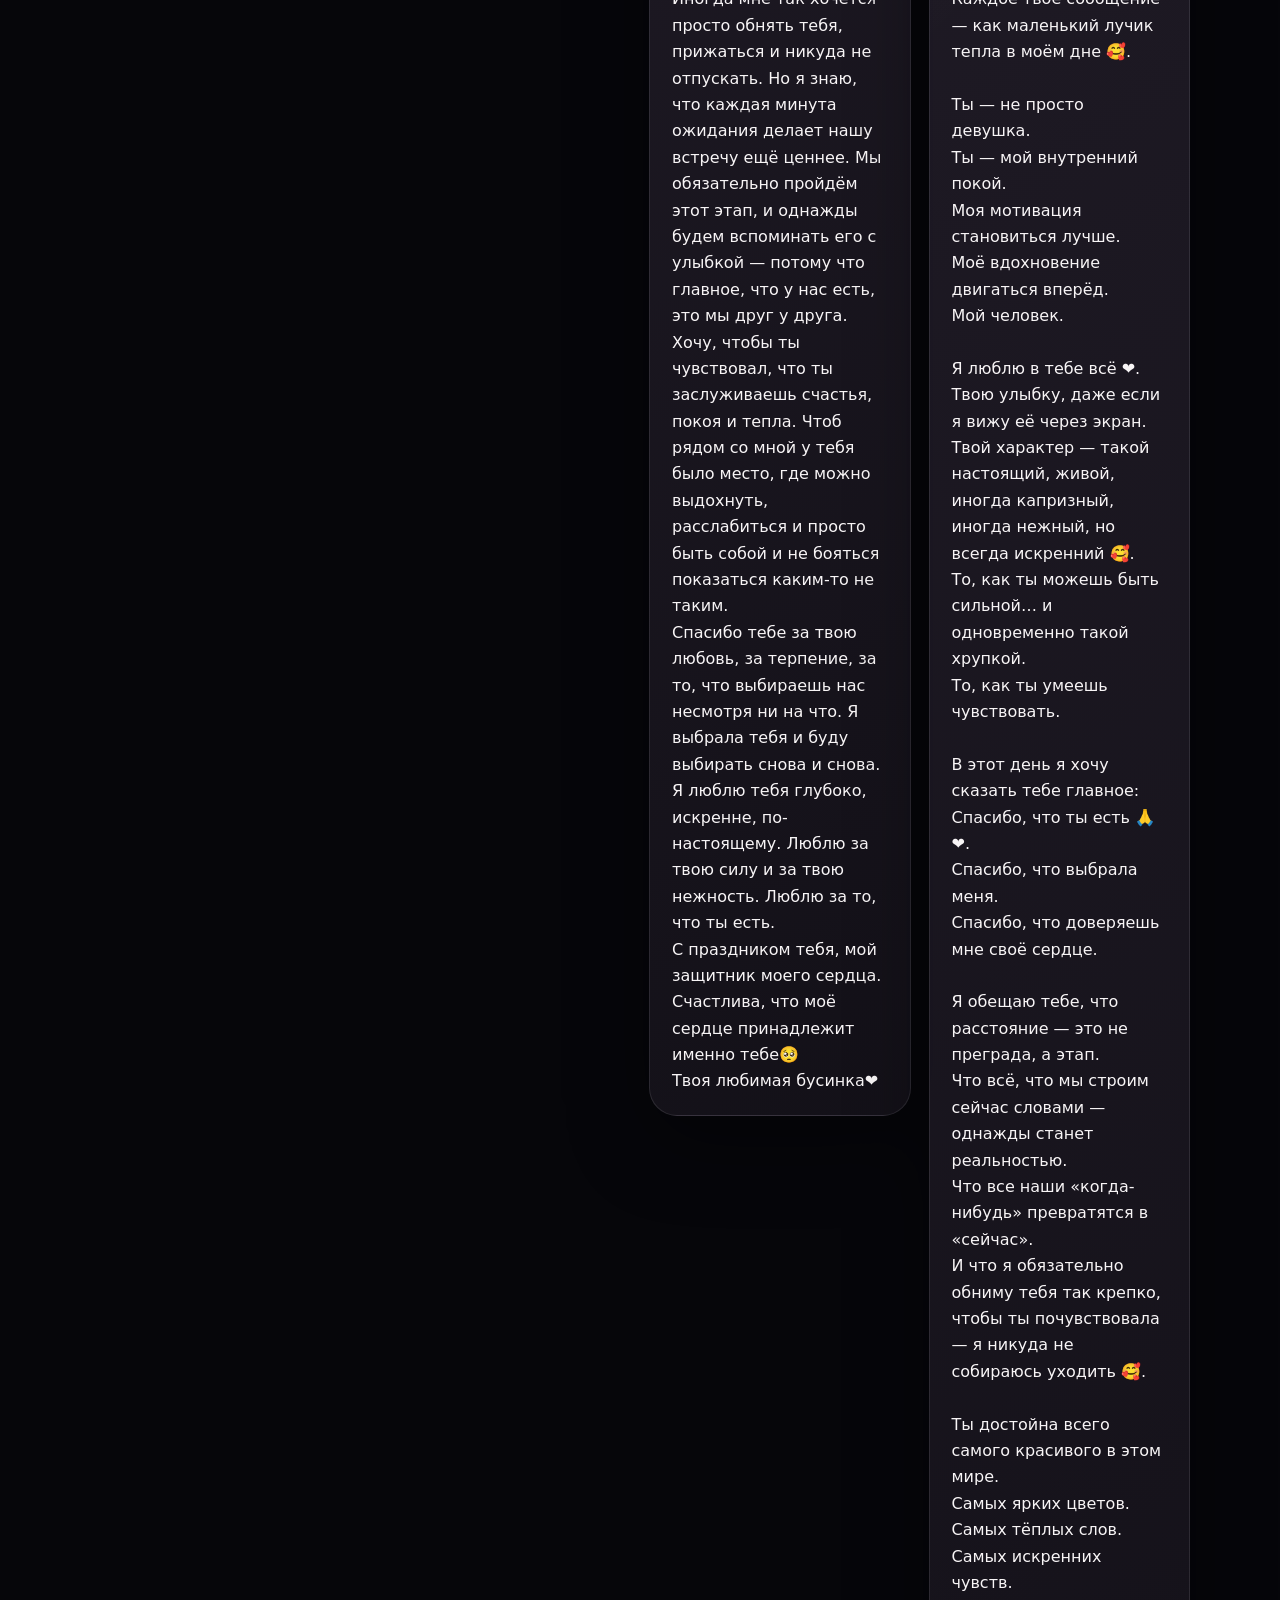
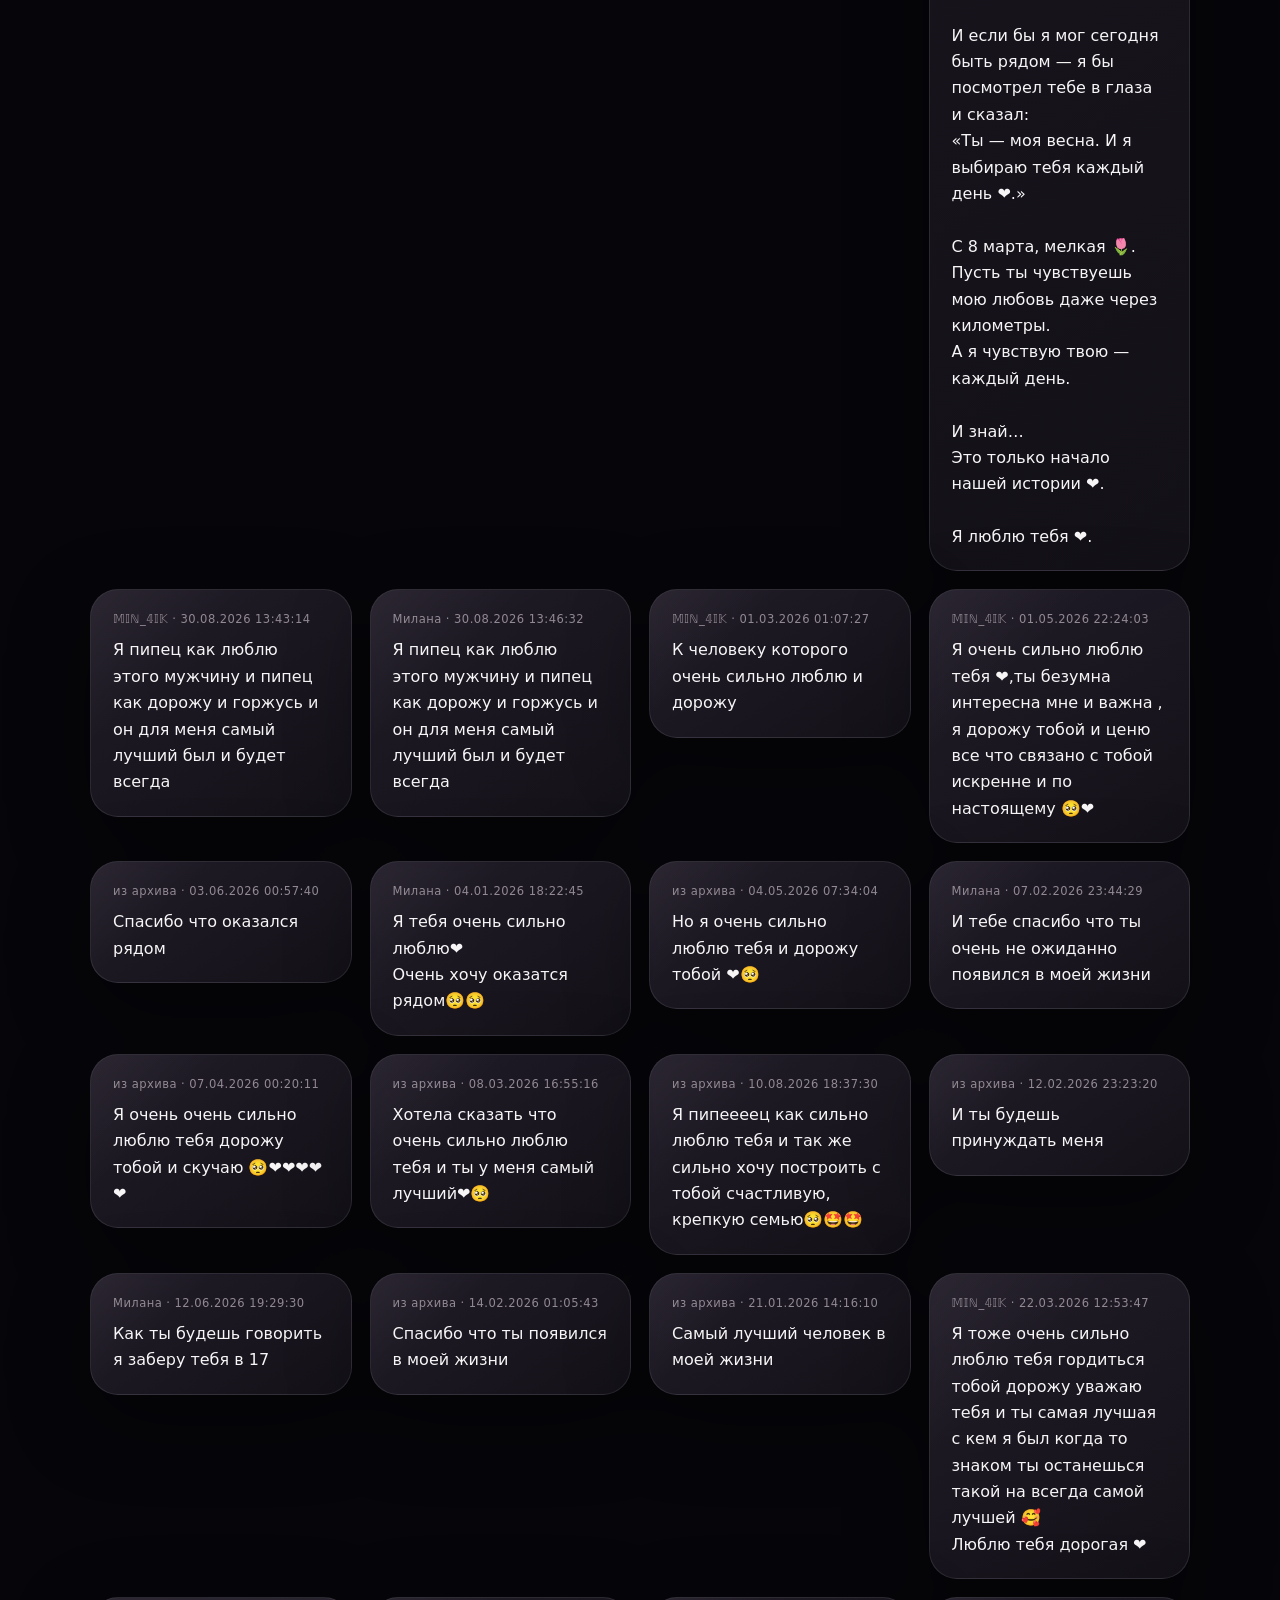
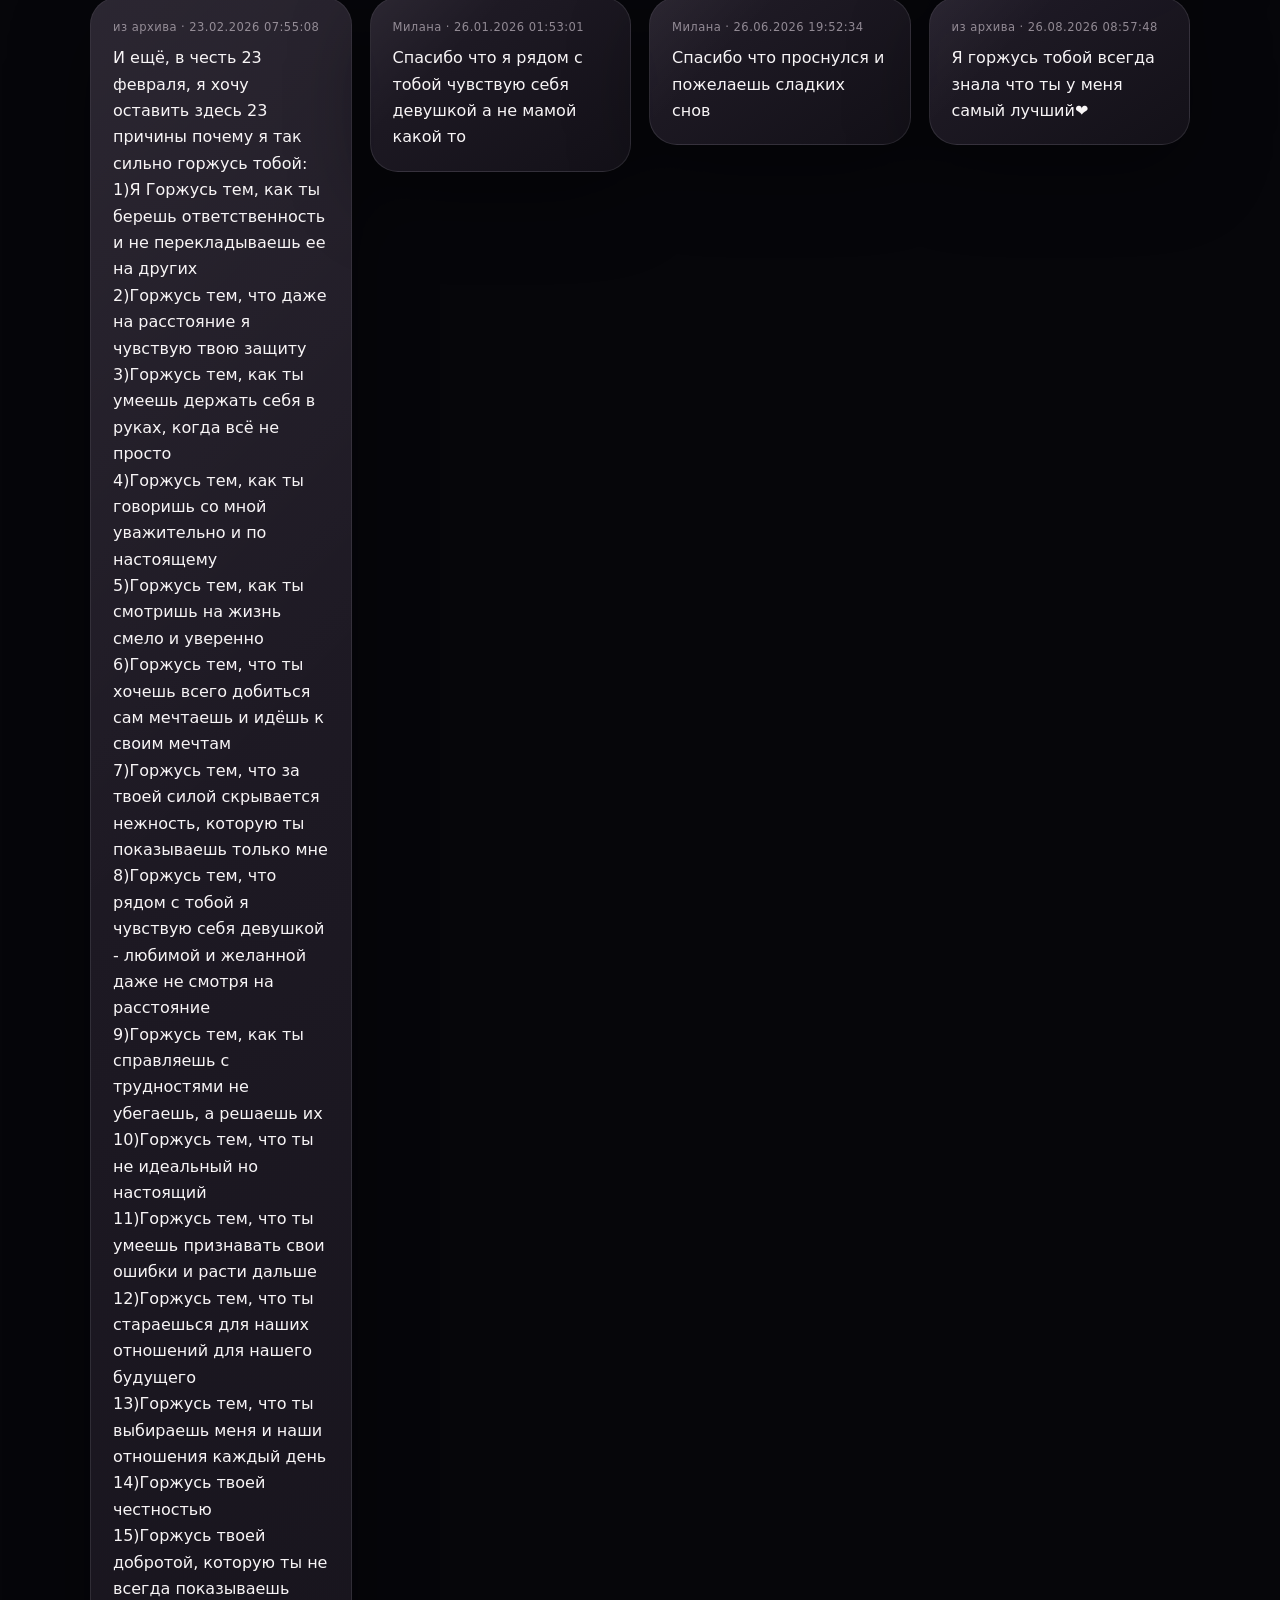
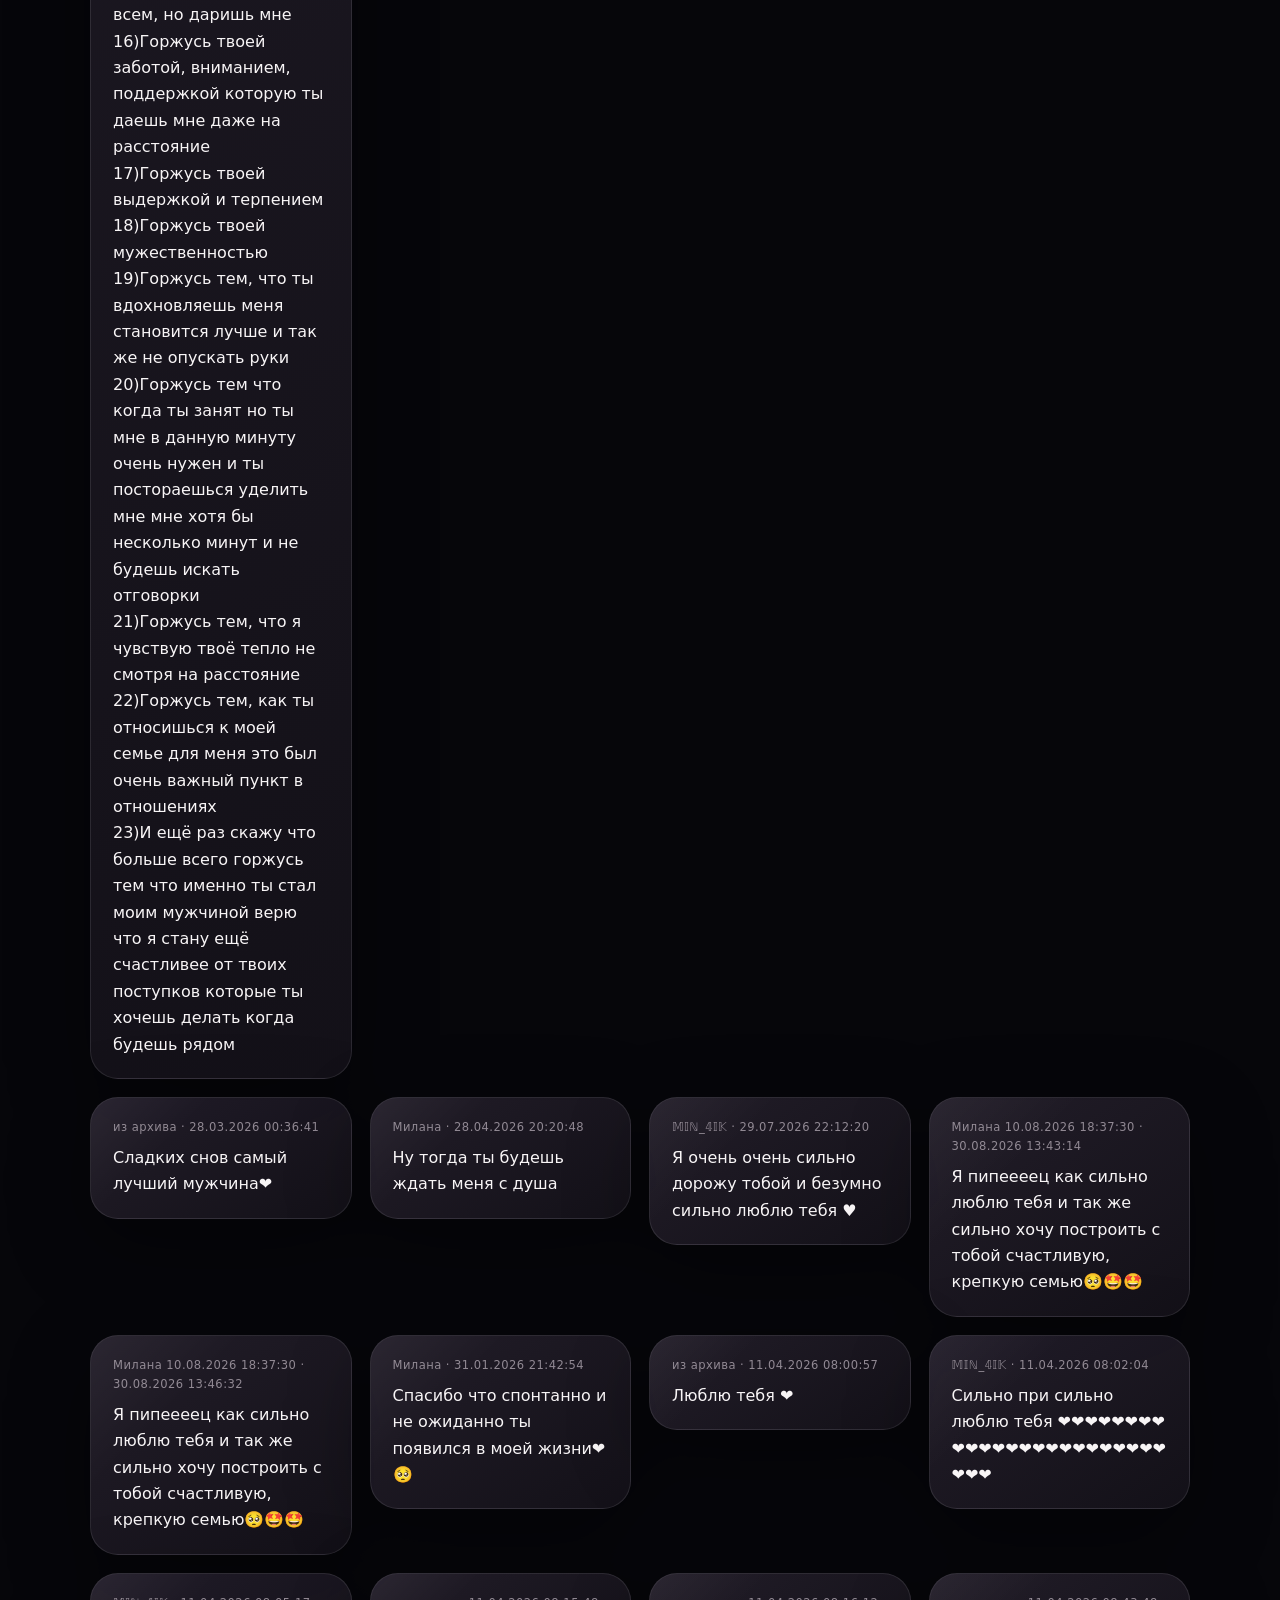
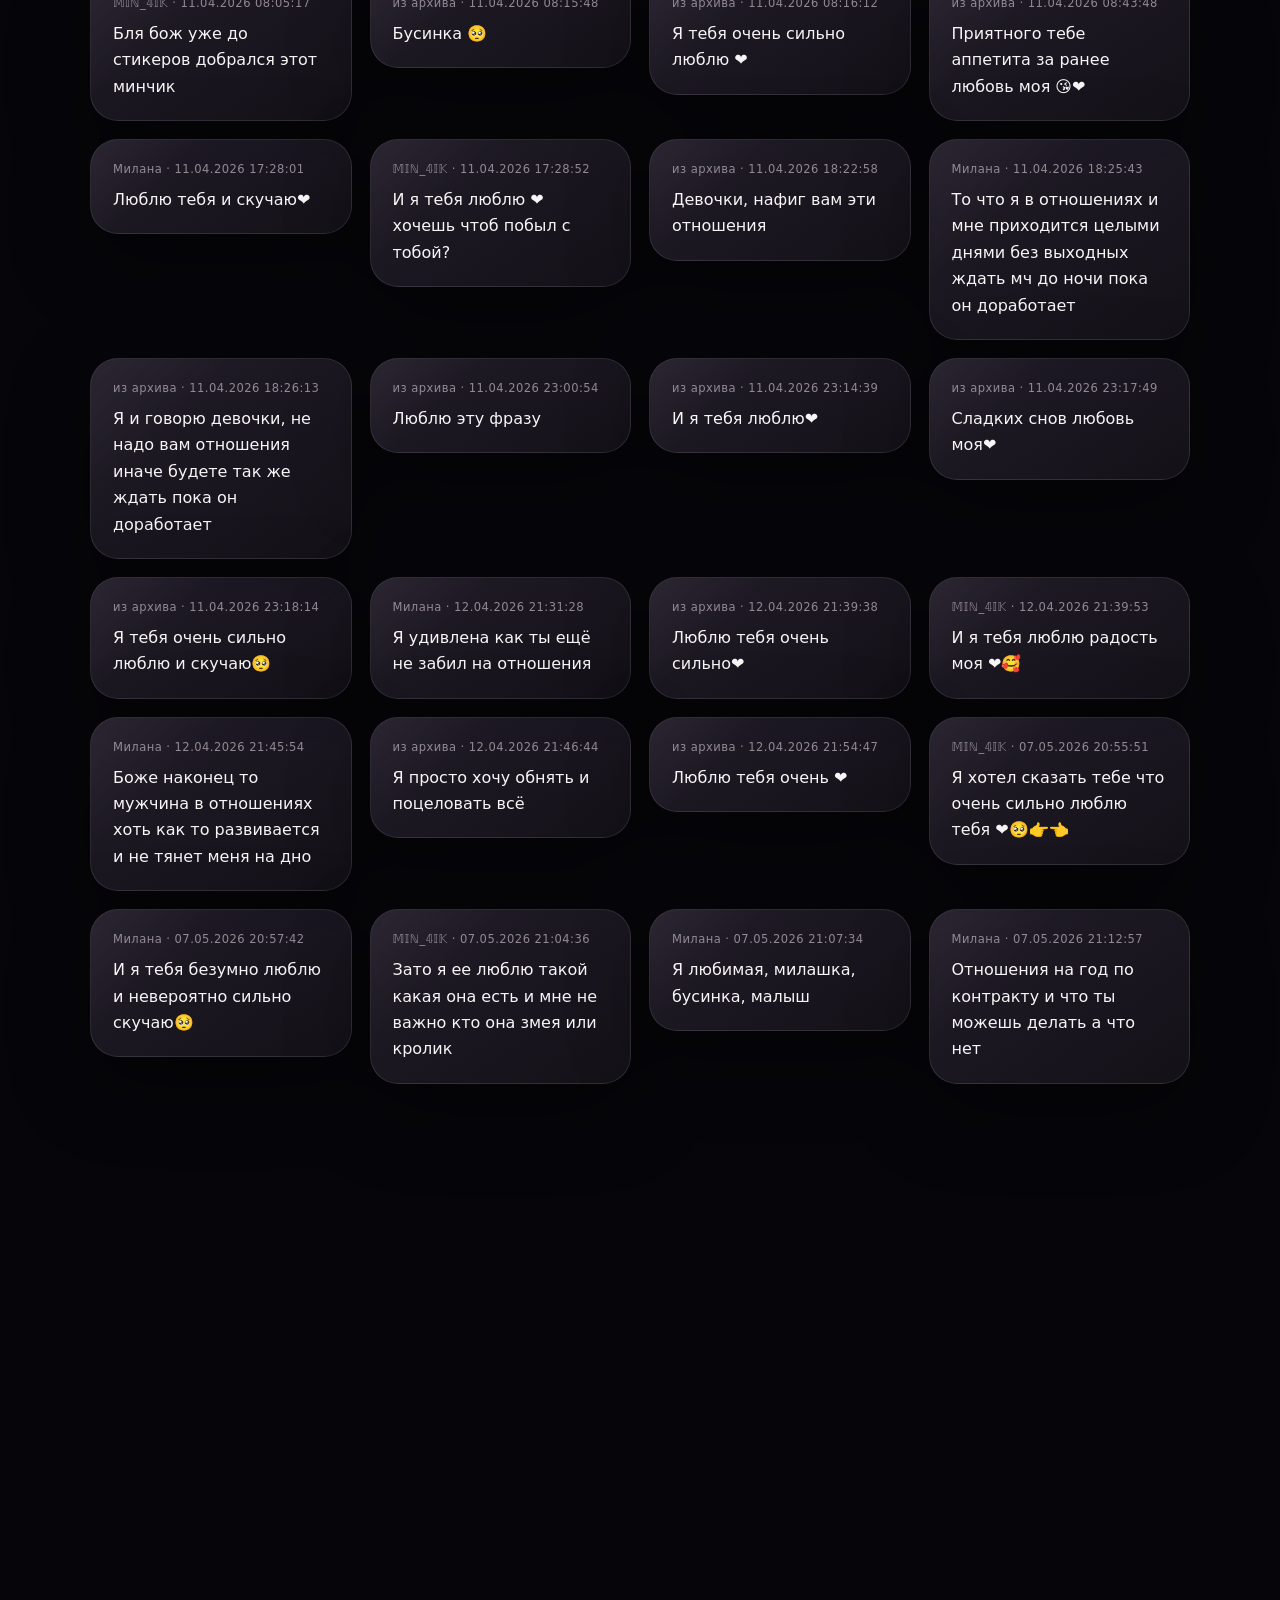
==== commit 0135d37a: "Add files via upload" ====
--- a/index.html
+++ b/index.html
@@ -2,6 +2,7 @@
 <html lang="ru">
 <head>
 <meta charset="utf-8">
+<script>document.documentElement.className+=" js";</script>
 <meta name="viewport" content="width=device-width,initial-scale=1,viewport-fit=cover">
 <meta name="theme-color" content="#08080c">
 <link rel="stylesheet" href="style.css">
@@ -418,126 +419,8 @@
 </main>
 <footer>Сделано из вашего архива · Милана × Минчик · 2025—2026 ❤️</footer>
 <script>
-const start=new Date("2025-12-01T00:00:00"), rel=new Date("2026-01-01T00:00:00");
-function tick(){let n=new Date();document.getElementById("days").textContent=Math.max(0,Math.floor((n-start)/86400000));document.getElementById("relDays").textContent=Math.max(0,Math.floor((n-rel)/86400000));}
-tick();setInterval(tick,1000);
-const memories=["Я приеду в мск \nЯ заберу тебя в свой дом \nТы будешь хозяйкой в этом доме\nТы будешь моей женой\nТы будешь мать моих детей", "Я приеду в мск \nЯ заберу тебя в свой дом \nТы будешь хозяйкой в этом доме\nТы будешь моей женой\nТы будешь мать моих детей", "Знаешь, я правда хочу сказать тебе спасибо за то, что ты так неожиданно появился в моей жизни. Честно, я вообще не думала, что из этого что-то получится… по крайней мере, я точно была уверена, что ничего не будет. Но, как оказалось, я ошибалась🤣 и это одна из самых приятных ошибок в моей жизни 😅 \nУже 4 месяца вместе… может, это и не так много, но для меня это реально долго. Ни одни мои отношения столько не длились, и это о многом говорит.\nСпасибо тебе за эти 4 месяца за эмоции, за моменты, за тебя рядом.❤️ \nЯ никогда так сильно не любила… правда. Спасибо тебе за то, что принимаешь меня такой, какая я есть со всеми моими капризами, перепадами настроения и даже с моими попытками вывести тебя на эмоции 😅 \nДа, иногда я бываю той ещё врединой😈. И мне очень повезло, что рядом со мной есть ты такой терпеливый, понимающий и настоящий❤️🥺\n\nПоздравляю тебя и безумно сильно люблю❤️", "Моей самой нежной, самой красивой, самой родной сучке — с 8 марта 💐. \n\nСегодня праздник весны.\nПраздник цветов.\nПраздник нежности.\n\nНо если честно… для меня весна началась в тот момент, когда в моей жизни появилась ты 😏. \n\nТы знаешь, что самое странное?\nРасстояние должно было всё усложнить.\nДолжно было сделать холоднее.\nДолжно было уменьшить чувства.\n\nА получилось наоборот.\n\nКаждый километр между нами(послушай песеньку прикольная) только усиливает то, что я к тебе чувствую.\nКаждое «сладких снов❤» — будто обещание, что скоро это будет не в переписке, а рядом.\nКаждое твоё сообщение — как маленький лучик тепла в моём дне 🥰. \n\nТы — не просто девушка.\nТы — мой внутренний покой.\nМоя мотивация становиться лучше.\nМоё вдохновение двигаться вперёд.\nМой человек.\n\nЯ люблю в тебе всё ❤. \nТвою улыбку, даже если я вижу её через экран.\nТвой характер — такой настоящий, живой, иногда капризный, иногда нежный, но всегда искренний  🥰. \nТо, как ты можешь быть сильной… и одновременно такой хрупкой.\nТо, как ты умеешь чувствовать.\n\nВ этот день я хочу сказать тебе главное:\nСпасибо, что ты есть 🙏❤. \nСпасибо, что выбрала меня.\nСпасибо, что доверяешь мне своё сердце.\n\nЯ обещаю тебе, что расстояние — это не преграда, а этап.\nЧто всё, что мы строим сейчас словами — однажды станет реальностью.\nЧто все наши «когда-нибудь» превратятся в «сейчас».\nИ что я обязательно обниму тебя так крепко, чтобы ты почувствовала — я никуда не собираюсь уходить 🥰. \n\nТы достойна всего самого красивого в этом мире.\nСамых ярких цветов.\nСамых тёплых слов.\nСамых искренних чувств.\n\nИ если бы я мог сегодня быть рядом — я бы посмотрел тебе в глаза и сказал:\n«Ты — моя весна. И я выбираю тебя каждый день ❤.»\n\nС 8 марта, мелкая 🌷. \nПусть ты чувствуешь мою любовь даже через километры.\nА я чувствую твою — каждый день.\n\nИ знай…\nЭто только начало нашей истории ❤️. \n \nЯ люблю тебя ❤.", "Я спать\nПомни что ты самый лучший, красивый, я тобой горжусь и я тебя очень сильно люблю❤️❤️❤️❤️", "Я пипец как люблю этого мужчину и пипец как дорожу и горжусь и он для меня самый лучший был и будет всегда", "Мой самый сильный, самый родной мужчина,\nПоздравляю тебя с 23 февраля. 🪖❤️ Для меня это не просто праздник — это ещё один повод сказать, как сильно я тобой горжусь и как безумно люблю тебя.\nТы — моя опора, моя защита и мой покой. Даже сейчас, когда нас разделяют сотни километров, я всё равно чувствую твоё тепло, твою силу и твою заботу. Расстояние не смогло сделать нас дальше — оно только показывает, насколько крепкими могут быть наши чувства.\nЯ горжусь тем, какой ты мужчина: смелый, надёжный, с большим сердцем. Горжусь твоими поступками, твоими принципами, твоим стремлением идти вперёд. Горжусь тем, что именно ты рядом со мной — пусть пока и не на расстоянии вытянутой руки, но в самом центре моего сердца.\nИногда мне так хочется просто обнять тебя, прижаться и никуда не отпускать. Но я знаю, что каждая минута ожидания делает нашу встречу ещё ценнее. Мы обязательно пройдём этот этап, и однажды будем вспоминать его с улыбкой — потому что главное, что у нас есть, это мы друг у друга. Хочу, чтобы ты чувствовал, что ты заслуживаешь счастья, покоя и тепла. Чтоб рядом со мной у тебя было место, где можно выдохнуть, расслабиться и просто быть собой и не бояться показаться каким-то не таким.\nСпасибо тебе за твою любовь, за терпение, за то, что выбираешь нас несмотря ни на что. Я выбрала тебя и буду выбирать снова и снова. Я люблю тебя глубоко, искренне, по-настоящему. Люблю за твою силу и за твою нежность. Люблю за то, что ты есть.\nС праздником тебя, мой защитник моего сердца. Счастлива, что моё сердце принадлежит именно тебе🥺\nТвоя любимая бусинка❤️", "Моей самой нежной, самой красивой, самой родной сучке — с 8 марта 💐. \n\nСегодня праздник весны.\nПраздник цветов.\nПраздник нежности.\n\nНо если честно… для меня весна началась в тот момент, когда в моей жизни появилась ты 😏. \n\nТы знаешь, что самое странное?\nРасстояние должно было всё усложнить.\nДолжно было сделать холоднее.\nДолжно было уменьшить чувства.\n\nА получилось наоборот.\n\nКаждый километр между нами(послушай песеньку прикольная) только усиливает то, что я к тебе чувствую.\nКаждое «сладких снов❤» — будто обещание, что скоро это будет не в переписке, а рядом.\nКаждое твоё сообщение — как маленький лучик тепла в моём дне 🥰. \n\nТы — не просто девушка.\nТы — мой внутренний покой.\nМоя мотивация становиться лучше.\nМоё вдохновение двигаться вперёд.\nМой человек.\n\nЯ люблю в тебе всё ❤. \nТвою улыбку, даже если я вижу её через экран.\nТвой характер — такой настоящий, живой, иногда капризный, иногда нежный, но всегда искренний  🥰. \nТо, как ты можешь быть сильной… и одновременно такой хрупкой.\nТо, как ты умеешь чувствовать.\n\nВ этот день я хочу сказать тебе главное:\nСпасибо, что ты есть 🙏❤. \nСпасибо, что выбрала меня.\nСпасибо, что доверяешь мне своё сердце.\n\nЯ обещаю тебе, что расстояние — это не преграда, а этап.\nЧто всё, что мы строим сейчас словами — однажды станет реальностью.\nЧто все наши «когда-нибудь» превратятся в «сейчас».\nИ что я обязательно обниму тебя так крепко, чтобы ты почувствовала — я никуда не собираюсь уходить 🥰. \n\nТы достойна всего самого красивого в этом мире.\nСамых ярких цветов.\nСамых тёплых слов.\nСамых искренних чувств.\n\nИ если бы я мог сегодня быть рядом — я бы посмотрел тебе в глаза и сказал:\n«Ты — моя весна. И я выбираю тебя каждый день ❤.»\n\nС 8 марта, мелкая 🌷. \nПусть ты чувствуешь мою любовь даже через километры.\nА я чувствую твою — каждый день.\n\nИ знай…\nЭто только начало нашей истории ❤️. \n \nЯ люблю тебя ❤.", "Я пипец как люблю этого мужчину и пипец как дорожу и горжусь и он для меня самый лучший был и будет всегда", "Я пипец как люблю этого мужчину и пипец как дорожу и горжусь и он для меня самый лучший был и будет всегда", "К человеку которого очень сильно люблю и дорожу", "Я очень сильно люблю тебя ❤️,ты безумна интересна мне и важна , я дорожу тобой и ценю все что связано с тобой искренне и по настоящему 🥺❤️", "Спасибо что оказался рядом", "Я тебя очень сильно люблю❤️\nОчень хочу оказатся рядом🥺🥺", "Но я очень сильно люблю тебя и дорожу тобой ❤️🥺", "И тебе спасибо что ты очень не ожиданно появился в моей жизни", "Я очень очень сильно люблю тебя дорожу тобой и скучаю 🥺❤❤❤❤❤", "Хотела сказать что очень сильно люблю тебя и ты у меня самый лучший❤️🥺", "Я пипеееец как сильно люблю тебя и так же сильно хочу построить с тобой счастливую, крепкую семью🥺🤩🤩", "И ты будешь принуждать меня", "Как ты будешь говорить я заберу тебя в 17", "Спасибо что ты появился в моей жизни", "Самый лучший человек в моей жизни", "Я тоже очень сильно люблю тебя гордиться тобой  дорожу  уважаю тебя  и ты самая лучшая с кем я был когда то знаком  ты останешься такой на всегда самой лучшей 🥰 \nЛюблю тебя дорогая ❤", "И ещё, в честь 23 февраля, я хочу оставить здесь 23 причины почему я так сильно горжусь тобой:\n1)Я Горжусь тем, как ты берешь ответственность и не перекладываешь ее на других\n2)Горжусь тем, что даже на расстояние я чувствую твою защиту \n3)Горжусь тем, как ты умеешь держать себя в руках, когда всё не просто \n4)Горжусь тем, как ты говоришь со мной уважительно и по настоящему \n5)Горжусь тем, как ты смотришь на жизнь смело и уверенно\n6)Горжусь тем, что ты хочешь всего добиться сам мечтаешь и идёшь к своим мечтам \n7)Горжусь тем, что за твоей силой скрывается нежность, которую ты показываешь только мне\n8)Горжусь тем, что рядом с тобой я чувствую себя девушкой - любимой и желанной даже не смотря на расстояние\n9)Горжусь тем, как ты справляешь с трудностями не убегаешь, а решаешь их\n10)Горжусь тем, что ты не идеальный но настоящий\n11)Горжусь тем, что ты умеешь признавать свои ошибки и расти дальше\n12)Горжусь тем, что ты стараешься для наших отношений для нашего будущего \n13)Горжусь тем, что ты выбираешь меня и наши отношения каждый день \n14)Горжусь твоей честностью\n15)Горжусь твоей добротой, которую ты не всегда показываешь всем, но даришь мне\n16)Горжусь твоей заботой, вниманием, поддержкой которую ты даешь мне даже на расстояние\n17)Горжусь твоей выдержкой и терпением\n18)Горжусь твоей мужественностью\n19)Горжусь тем, что ты вдохновляешь меня становится лучше и так же не опускать руки\n20)Горжусь тем что когда ты занят но ты мне в данную минуту очень нужен и ты постораешься уделить мне мне хотя бы несколько минут и не будешь искать отговорки \n21)Горжусь тем, что я чувствую твоё тепло не смотря на расстояние \n22)Горжусь тем, как ты относишься к моей семье для меня это был очень важный пункт в отношениях\n23)И ещё раз скажу что больше всего горжусь тем что именно ты стал моим мужчиной верю что я стану ещё счастливее от твоих поступков которые ты хочешь делать когда будешь рядом", "Спасибо что я рядом с тобой чувствую себя девушкой а не мамой какой то", "Спасибо что проснулся и пожелаешь сладких снов", "Я горжусь тобой всегда знала что ты у меня самый лучший❤️", "Сладких снов самый лучший мужчина❤️", "Ну тогда ты будешь ждать меня с душа", "Я очень очень сильно дорожу тобой и безумно сильно люблю тебя ♥️", "Я пипеееец как сильно люблю тебя и так же сильно хочу построить с тобой счастливую, крепкую семью🥺🤩🤩", "Я пипеееец как сильно люблю тебя и так же сильно хочу построить с тобой счастливую, крепкую семью🥺🤩🤩", "Спасибо что спонтанно и не ожиданно ты появился в моей жизни❤️🥺", "Люблю тебя ❤️", "Сильно при сильно люблю тебя ❤️❤️❤️❤️❤️❤️❤️❤️❤️❤️❤️❤️❤️❤️❤️❤️❤️❤️❤️❤️❤️❤️❤️❤️❤️❤️❤️", "Бля бож уже до стикеров добрался этот минчик", "Бусинка 🥺", "Я тебя очень сильно люблю ❤️", "Приятного тебе аппетита за ранее любовь моя 😘❤️", "Люблю тебя и скучаю❤️", "И я тебя люблю ❤️ хочешь чтоб побыл с тобой?", "Девочки, нафиг вам эти отношения", "То что я в отношениях и мне приходится целыми днями без выходных ждать мч до ночи пока он доработает", "Я и говорю девочки, не надо вам отношения иначе будете так же ждать пока он доработает", "Люблю эту фразу", "И я тебя люблю❤️", "Сладких снов любовь моя❤️", "Я тебя очень сильно люблю и скучаю🥺", "Я удивлена как ты ещё не забил на отношения", "Люблю тебя очень сильно❤️", "И я тебя люблю радость моя ❤️🥰", "Боже наконец то мужчина в отношениях хоть как то развивается и не тянет меня на дно", "Я просто хочу обнять и поцеловать всё", "Люблю тебя очень ❤️", "Я хотел сказать тебе что очень сильно люблю тебя ❤️🥺👉👈", "И я тебя безумно люблю и невероятно сильно скучаю🥺", "Зато я ее люблю такой какая она есть и мне не важно кто она змея или кролик", "Я любимая, милашка, бусинка, малыш", "Отношения на год по контракту и что ты можешь делать а что нет", "Сладких снов бусинка ❤️", "Да не люблю", "Сладких снов бусинка ❤️❤️❤️❤️", "А я тебя люблю кстати ❤️❤️❤️", "Не люблю когда тебе плохо", "Хочется вот так простого женского «ало любимая во сколько и где тебя встретить я приеду заберу и отвезу покушать или домой»", "Чувствую я что кошка хочет уйти на ночь и греет место возле меня чтоб принести котенка", "Тогда минчик R. I. P", "А тебе любовь моя сладких снов ❤️❤️❤️❤️", "Я тебя очень сильно люблю🥺❤️", "Безумно сильно скучаю", "Вот прям капец как сильно скучаю", "И я тебя люблю лапуличка моя❤️", "А я пиздец как скучаю", "И я тебя люблю дорогая моя королева ❤️❤️❤️❤️", "А ещё у меня котенок глаза начинает открывать", "Я тебя люблю❤️", "И я тебя люблю бусинка моя ❤️❤️❤️", "Я вроде и в отношениях а вроде и нет", "Что на них любоваться", "Я на самом деле просто была маленькой 16 летней девочкой и согласилась по приколу на отношения", "И наши отношения продлились 3 недели", "А мы знали 100% что мы не встретимся", "Обнять тебя", "А то буду худым приеду и не полюбишь меня😭", "Вот по этому я не люблю долгие стримы и не смотрю их", "Думают «ну нафиг! подальше от Минчика» хахахаххаха", "Нееет, про то что будут отношения", "Асуждаю лизать Минчика", "Ты в отношениях детка которая сама строишь как хочешь", "Никаких любимая солнышко и бусинка", "Свободные счастливые отношения", "Он думал что буду с ней мило общаться, сюсюкатся\n\nТак же она: люблю по грубее, тон повише, по жёсче, контролируй", "Отпугиваешь мою может быть новую любовь", "Отношения наши", "Это ну случай чтоб не ревновала она уже в отношениях", "Ну а завтра вернется мой Минчик", "Минчик", "Пару минут с Минчиком не возможно", "Моя любовь"];
-
-
-// Cinematic opening — работает и при открытии index.html напрямую
-(function(){
-  function initIntro(){
-    const intro=document.getElementById('intro');
-    const enter=document.getElementById('enterSite');
-    if(!intro || !enter || enter.dataset.ready) return;
-    enter.dataset.ready='1';
-    enter.addEventListener('click',function(e){
-      e.preventDefault();
-      intro.classList.add('intro-hide');
-      document.body.classList.add('site-open');
-      if(typeof burstHearts==='function') burstHearts();
-      setTimeout(function(){
-        if(intro && intro.parentNode) intro.remove();
-      },1200);
-    });
-  }
-  if(document.readyState==='loading') document.addEventListener('DOMContentLoaded',initIntro);
-  else initIntro();
-})();
-
-// Scroll reveal
-const revealItems=document.querySelectorAll('.reveal, .card, .quote, .event, .counter');
-const revealObs=new IntersectionObserver((entries)=>{
-  entries.forEach(e=>{if(e.isIntersecting){e.target.classList.add('is-visible');revealObs.unobserve(e.target);}});
-},{threshold:.08});
-revealItems.forEach(el=>revealObs.observe(el));
-
-// Small heart burst on opening / button clicks
-function burstHearts() {
-  let layer = document.querySelector('.heart-burst-layer');
-  if (!layer) {
-    layer = document.createElement('div');
-    layer.className = 'heart-burst-layer';
-    document.body.appendChild(layer);
-  }
-
-  // Hearts are distributed across the ENTIRE browser viewport.
-  const count = window.innerWidth < 700 ? 24 : 42;
-  const w = window.innerWidth;
-  const h = window.innerHeight;
-
-  for (let i = 0; i < count; i++) {
-    const heart = document.createElement('span');
-    heart.className = 'burst-heart';
-    heart.textContent = Math.random() > .14 ? '♥' : '✦';
-
-    // Random start point over the whole screen, not a small center box.
-    const x = Math.random() * w;
-    const y = Math.random() * h;
-
-    // Gentle movement so the whole screen stays filled with the effect.
-    const dx = (Math.random() - .5) * 420;
-    const dy = -50 - Math.random() * 320;
-
-    heart.style.setProperty('--x', `${x}px`);
-    heart.style.setProperty('--y', `${y}px`);
-    heart.style.setProperty('--dx', `${dx}px`);
-    heart.style.setProperty('--dy', `${dy}px`);
-    heart.style.setProperty('--scale', `${.85 + Math.random() * 1.55}`);
-    heart.style.setProperty('--rot', `${-180 + Math.random() * 360}deg`);
-    heart.style.setProperty('--duration', `${2.2 + Math.random() * 1.8}s`);
-    heart.style.fontSize = `${13 + Math.random() * 19}px`;
-    heart.style.color = Math.random() > .18 ? 'rgba(255,70,125,.98)' : 'rgba(255,255,255,.92)';
-
-    layer.appendChild(heart);
-    heart.addEventListener('animationend', () => heart.remove(), {once:true});
-  }
-}
-
-// Make the random-memory action feel alive
-['random','random2'].forEach(id=>{
-  const b=document.getElementById(id);
-  if(b)b.addEventListener('click',burstHearts);
-});
-
-// Soft parallax for the hero on desktop
-const hero=document.querySelector('.hero');
-if(hero && matchMedia('(pointer:fine)').matches){
-  window.addEventListener('pointermove',e=>{
-    const x=(e.clientX/innerWidth-.5)*10; const y=(e.clientY/innerHeight-.5)*8;
-    hero.style.setProperty('--mx',x+'px'); hero.style.setProperty('--my',y+'px');
-  });
-}
-
-// Final birthday scene
-const finaleHeart = document.getElementById('finaleHeart');
-if (finaleHeart) {
-  finaleHeart.addEventListener('click', () => {
-    burstHearts();
-    const finale = document.getElementById('finale');
-    finale.classList.add('finale-loved');
-    finaleHeart.textContent = 'Я люблю тебя ❤️';
-    for (let i = 0; i < 14; i++) {
-      const s = document.createElement('span');
-      s.className = 'finale-spark';
-      s.textContent = i % 2 ? '✦' : '♥';
-      s.style.left = (20 + Math.random() * 60) + '%';
-      s.style.top = (35 + Math.random() * 35) + '%';
-      s.style.setProperty('--dx', ((Math.random() - .5) * 260) + 'px');
-      s.style.setProperty('--dy', (-70 - Math.random() * 180) + 'px');
-      finale.appendChild(s);
-      setTimeout(() => s.remove(), 1800);
-    }
-  });
-}
-
-document.addEventListener('click', (event) => {
-  const button = event.target.closest('button, .btn, [role="button"]');
-  if (!button) return;
-  if (button.id === 'finaleHeart') return;
-  if (button.dataset.noBurst === 'true') return;
-  burstHearts();
-});
+window.memories=["Я приеду в мск \nЯ заберу тебя в свой дом \nТы будешь хозяйкой в этом доме\nТы будешь моей женой\nТы будешь мать моих детей", "Я приеду в мск \nЯ заберу тебя в свой дом \nТы будешь хозяйкой в этом доме\nТы будешь моей женой\nТы будешь мать моих детей", "Знаешь, я правда хочу сказать тебе спасибо за то, что ты так неожиданно появился в моей жизни. Честно, я вообще не думала, что из этого что-то получится… по крайней мере, я точно была уверена, что ничего не будет. Но, как оказалось, я ошибалась🤣 и это одна из самых приятных ошибок в моей жизни 😅 \nУже 4 месяца вместе… может, это и не так много, но для меня это реально долго. Ни одни мои отношения столько не длились, и это о многом говорит.\nСпасибо тебе за эти 4 месяца за эмоции, за моменты, за тебя рядом.❤️ \nЯ никогда так сильно не любила… правда. Спасибо тебе за то, что принимаешь меня такой, какая я есть со всеми моими капризами, перепадами настроения и даже с моими попытками вывести тебя на эмоции 😅 \nДа, иногда я бываю той ещё врединой😈. И мне очень повезло, что рядом со мной есть ты такой терпеливый, понимающий и настоящий❤️🥺\n\nПоздравляю тебя и безумно сильно люблю❤️", "Моей самой нежной, самой красивой, самой родной сучке — с 8 марта 💐. \n\nСегодня праздник весны.\nПраздник цветов.\nПраздник нежности.\n\nНо если честно… для меня весна началась в тот момент, когда в моей жизни появилась ты 😏. \n\nТы знаешь, что самое странное?\nРасстояние должно было всё усложнить.\nДолжно было сделать холоднее.\nДолжно было уменьшить чувства.\n\nА получилось наоборот.\n\nКаждый километр между нами(послушай песеньку прикольная) только усиливает то, что я к тебе чувствую.\nКаждое «сладких снов❤» — будто обещание, что скоро это будет не в переписке, а рядом.\nКаждое твоё сообщение — как маленький лучик тепла в моём дне 🥰. \n\nТы — не просто девушка.\nТы — мой внутренний покой.\nМоя мотивация становиться лучше.\nМоё вдохновение двигаться вперёд.\nМой человек.\n\nЯ люблю в тебе всё ❤. \nТвою улыбку, даже если я вижу её через экран.\nТвой характер — такой настоящий, живой, иногда капризный, иногда нежный, но всегда искренний  🥰. \nТо, как ты можешь быть сильной… и одновременно такой хрупкой.\nТо, как ты умеешь чувствовать.\n\nВ этот день я хочу сказать тебе главное:\nСпасибо, что ты есть 🙏❤. \nСпасибо, что выбрала меня.\nСпасибо, что доверяешь мне своё сердце.\n\nЯ обещаю тебе, что расстояние — это не преграда, а этап.\nЧто всё, что мы строим сейчас словами — однажды станет реальностью.\nЧто все наши «когда-нибудь» превратятся в «сейчас».\nИ что я обязательно обниму тебя так крепко, чтобы ты почувствовала — я никуда не собираюсь уходить 🥰. \n\nТы достойна всего самого красивого в этом мире.\nСамых ярких цветов.\nСамых тёплых слов.\nСамых искренних чувств.\n\nИ если бы я мог сегодня быть рядом — я бы посмотрел тебе в глаза и сказал:\n«Ты — моя весна. И я выбираю тебя каждый день ❤.»\n\nС 8 марта, мелкая 🌷. \nПусть ты чувствуешь мою любовь даже через километры.\nА я чувствую твою — каждый день.\n\nИ знай…\nЭто только начало нашей истории ❤️. \n \nЯ люблю тебя ❤.", "Я спать\nПомни что ты самый лучший, красивый, я тобой горжусь и я тебя очень сильно люблю❤️❤️❤️❤️", "Я пипец как люблю этого мужчину и пипец как дорожу и горжусь и он для меня самый лучший был и будет всегда", "Мой самый сильный, самый родной мужчина,\nПоздравляю тебя с 23 февраля. 🪖❤️ Для меня это не просто праздник — это ещё один повод сказать, как сильно я тобой горжусь и как безумно люблю тебя.\nТы — моя опора, моя защита и мой покой. Даже сейчас, когда нас разделяют сотни километров, я всё равно чувствую твоё тепло, твою силу и твою заботу. Расстояние не смогло сделать нас дальше — оно только показывает, насколько крепкими могут быть наши чувства.\nЯ горжусь тем, какой ты мужчина: смелый, надёжный, с большим сердцем. Горжусь твоими поступками, твоими принципами, твоим стремлением идти вперёд. Горжусь тем, что именно ты рядом со мной — пусть пока и не на расстоянии вытянутой руки, но в самом центре моего сердца.\nИногда мне так хочется просто обнять тебя, прижаться и никуда не отпускать. Но я знаю, что каждая минута ожидания делает нашу встречу ещё ценнее. Мы обязательно пройдём этот этап, и однажды будем вспоминать его с улыбкой — потому что главное, что у нас есть, это мы друг у друга. Хочу, чтобы ты чувствовал, что ты заслуживаешь счастья, покоя и тепла. Чтоб рядом со мной у тебя было место, где можно выдохнуть, расслабиться и просто быть собой и не бояться показаться каким-то не таким.\nСпасибо тебе за твою любовь, за терпение, за то, что выбираешь нас несмотря ни на что. Я выбрала тебя и буду выбирать снова и снова. Я люблю тебя глубоко, искренне, по-настоящему. Люблю за твою силу и за твою нежность. Люблю за то, что ты есть.\nС праздником тебя, мой защитник моего сердца. Счастлива, что моё сердце принадлежит именно тебе🥺\nТвоя любимая бусинка❤️", "Моей самой нежной, самой красивой, самой родной сучке — с 8 марта 💐. \n\nСегодня праздник весны.\nПраздник цветов.\nПраздник нежности.\n\nНо если честно… для меня весна началась в тот момент, когда в моей жизни появилась ты 😏. \n\nТы знаешь, что самое странное?\nРасстояние должно было всё усложнить.\nДолжно было сделать холоднее.\nДолжно было уменьшить чувства.\n\nА получилось наоборот.\n\nКаждый километр между нами(послушай песеньку прикольная) только усиливает то, что я к тебе чувствую.\nКаждое «сладких снов❤» — будто обещание, что скоро это будет не в переписке, а рядом.\nКаждое твоё сообщение — как маленький лучик тепла в моём дне 🥰. \n\nТы — не просто девушка.\nТы — мой внутренний покой.\nМоя мотивация становиться лучше.\nМоё вдохновение двигаться вперёд.\nМой человек.\n\nЯ люблю в тебе всё ❤. \nТвою улыбку, даже если я вижу её через экран.\nТвой характер — такой настоящий, живой, иногда капризный, иногда нежный, но всегда искренний  🥰. \nТо, как ты можешь быть сильной… и одновременно такой хрупкой.\nТо, как ты умеешь чувствовать.\n\nВ этот день я хочу сказать тебе главное:\nСпасибо, что ты есть 🙏❤. \nСпасибо, что выбрала меня.\nСпасибо, что доверяешь мне своё сердце.\n\nЯ обещаю тебе, что расстояние — это не преграда, а этап.\nЧто всё, что мы строим сейчас словами — однажды станет реальностью.\nЧто все наши «когда-нибудь» превратятся в «сейчас».\nИ что я обязательно обниму тебя так крепко, чтобы ты почувствовала — я никуда не собираюсь уходить 🥰. \n\nТы достойна всего самого красивого в этом мире.\nСамых ярких цветов.\nСамых тёплых слов.\nСамых искренних чувств.\n\nИ если бы я мог сегодня быть рядом — я бы посмотрел тебе в глаза и сказал:\n«Ты — моя весна. И я выбираю тебя каждый день ❤.»\n\nС 8 марта, мелкая 🌷. \nПусть ты чувствуешь мою любовь даже через километры.\nА я чувствую твою — каждый день.\n\nИ знай…\nЭто только начало нашей истории ❤️. \n \nЯ люблю тебя ❤.", "Я пипец как люблю этого мужчину и пипец как дорожу и горжусь и он для меня самый лучший был и будет всегда", "Я пипец как люблю этого мужчину и пипец как дорожу и горжусь и он для меня самый лучший был и будет всегда", "К человеку которого очень сильно люблю и дорожу", "Я очень сильно люблю тебя ❤️,ты безумна интересна мне и важна , я дорожу тобой и ценю все что связано с тобой искренне и по настоящему 🥺❤️", "Спасибо что оказался рядом", "Я тебя очень сильно люблю❤️\nОчень хочу оказатся рядом🥺🥺", "Но я очень сильно люблю тебя и дорожу тобой ❤️🥺", "И тебе спасибо что ты очень не ожиданно появился в моей жизни", "Я очень очень сильно люблю тебя дорожу тобой и скучаю 🥺❤❤❤❤❤", "Хотела сказать что очень сильно люблю тебя и ты у меня самый лучший❤️🥺", "Я пипеееец как сильно люблю тебя и так же сильно хочу построить с тобой счастливую, крепкую семью🥺🤩🤩", "И ты будешь принуждать меня", "Как ты будешь говорить я заберу тебя в 17", "Спасибо что ты появился в моей жизни", "Самый лучший человек в моей жизни", "Я тоже очень сильно люблю тебя гордиться тобой  дорожу  уважаю тебя  и ты самая лучшая с кем я был когда то знаком  ты останешься такой на всегда самой лучшей 🥰 \nЛюблю тебя дорогая ❤", "И ещё, в честь 23 февраля, я хочу оставить здесь 23 причины почему я так сильно горжусь тобой:\n1)Я Горжусь тем, как ты берешь ответственность и не перекладываешь ее на других\n2)Горжусь тем, что даже на расстояние я чувствую твою защиту \n3)Горжусь тем, как ты умеешь держать себя в руках, когда всё не просто \n4)Горжусь тем, как ты говоришь со мной уважительно и по настоящему \n5)Горжусь тем, как ты смотришь на жизнь смело и уверенно\n6)Горжусь тем, что ты хочешь всего добиться сам мечтаешь и идёшь к своим мечтам \n7)Горжусь тем, что за твоей силой скрывается нежность, которую ты показываешь только мне\n8)Горжусь тем, что рядом с тобой я чувствую себя девушкой - любимой и желанной даже не смотря на расстояние\n9)Горжусь тем, как ты справляешь с трудностями не убегаешь, а решаешь их\n10)Горжусь тем, что ты не идеальный но настоящий\n11)Горжусь тем, что ты умеешь признавать свои ошибки и расти дальше\n12)Горжусь тем, что ты стараешься для наших отношений для нашего будущего \n13)Горжусь тем, что ты выбираешь меня и наши отношения каждый день \n14)Горжусь твоей честностью\n15)Горжусь твоей добротой, которую ты не всегда показываешь всем, но даришь мне\n16)Горжусь твоей заботой, вниманием, поддержкой которую ты даешь мне даже на расстояние\n17)Горжусь твоей выдержкой и терпением\n18)Горжусь твоей мужественностью\n19)Горжусь тем, что ты вдохновляешь меня становится лучше и так же не опускать руки\n20)Горжусь тем что когда ты занят но ты мне в данную минуту очень нужен и ты постораешься уделить мне мне хотя бы несколько минут и не будешь искать отговорки \n21)Горжусь тем, что я чувствую твоё тепло не смотря на расстояние \n22)Горжусь тем, как ты относишься к моей семье для меня это был очень важный пункт в отношениях\n23)И ещё раз скажу что больше всего горжусь тем что именно ты стал моим мужчиной верю что я стану ещё счастливее от твоих поступков которые ты хочешь делать когда будешь рядом", "Спасибо что я рядом с тобой чувствую себя девушкой а не мамой какой то", "Спасибо что проснулся и пожелаешь сладких снов", "Я горжусь тобой всегда знала что ты у меня самый лучший❤️", "Сладких снов самый лучший мужчина❤️", "Ну тогда ты будешь ждать меня с душа", "Я очень очень сильно дорожу тобой и безумно сильно люблю тебя ♥️", "Я пипеееец как сильно люблю тебя и так же сильно хочу построить с тобой счастливую, крепкую семью🥺🤩🤩", "Я пипеееец как сильно люблю тебя и так же сильно хочу построить с тобой счастливую, крепкую семью🥺🤩🤩", "Спасибо что спонтанно и не ожиданно ты появился в моей жизни❤️🥺", "Люблю тебя ❤️", "Сильно при сильно люблю тебя ❤️❤️❤️❤️❤️❤️❤️❤️❤️❤️❤️❤️❤️❤️❤️❤️❤️❤️❤️❤️❤️❤️❤️❤️❤️❤️❤️", "Бля бож уже до стикеров добрался этот минчик", "Бусинка 🥺", "Я тебя очень сильно люблю ❤️", "Приятного тебе аппетита за ранее любовь моя 😘❤️", "Люблю тебя и скучаю❤️", "И я тебя люблю ❤️ хочешь чтоб побыл с тобой?", "Девочки, нафиг вам эти отношения", "То что я в отношениях и мне приходится целыми днями без выходных ждать мч до ночи пока он доработает", "Я и говорю девочки, не надо вам отношения иначе будете так же ждать пока он доработает", "Люблю эту фразу", "И я тебя люблю❤️", "Сладких снов любовь моя❤️", "Я тебя очень сильно люблю и скучаю🥺", "Я удивлена как ты ещё не забил на отношения", "Люблю тебя очень сильно❤️", "И я тебя люблю радость моя ❤️🥰", "Боже наконец то мужчина в отношениях хоть как то развивается и не тянет меня на дно", "Я просто хочу обнять и поцеловать всё", "Люблю тебя очень ❤️", "Я хотел сказать тебе что очень сильно люблю тебя ❤️🥺👉👈", "И я тебя безумно люблю и невероятно сильно скучаю🥺", "Зато я ее люблю такой какая она есть и мне не важно кто она змея или кролик", "Я любимая, милашка, бусинка, малыш", "Отношения на год по контракту и что ты можешь делать а что нет", "Сладких снов бусинка ❤️", "Да не люблю", "Сладких снов бусинка ❤️❤️❤️❤️", "А я тебя люблю кстати ❤️❤️❤️", "Не люблю когда тебе плохо", "Хочется вот так простого женского «ало любимая во сколько и где тебя встретить я приеду заберу и отвезу покушать или домой»", "Чувствую я что кошка хочет уйти на ночь и греет место возле меня чтоб принести котенка", "Тогда минчик R. I. P", "А тебе любовь моя сладких снов ❤️❤️❤️❤️", "Я тебя очень сильно люблю🥺❤️", "Безумно сильно скучаю", "Вот прям капец как сильно скучаю", "И я тебя люблю лапуличка моя❤️", "А я пиздец как скучаю", "И я тебя люблю дорогая моя королева ❤️❤️❤️❤️", "А ещё у меня котенок глаза начинает открывать", "Я тебя люблю❤️", "И я тебя люблю бусинка моя ❤️❤️❤️", "Я вроде и в отношениях а вроде и нет", "Что на них любоваться", "Я на самом деле просто была маленькой 16 летней девочкой и согласилась по приколу на отношения", "И наши отношения продлились 3 недели", "А мы знали 100% что мы не встретимся", "Обнять тебя", "А то буду худым приеду и не полюбишь меня😭", "Вот по этому я не люблю долгие стримы и не смотрю их", "Думают «ну нафиг! подальше от Минчика» хахахаххаха", "Нееет, про то что будут отношения", "Асуждаю лизать Минчика", "Ты в отношениях детка которая сама строишь как хочешь", "Никаких любимая солнышко и бусинка", "Свободные счастливые отношения", "Он думал что буду с ней мило общаться, сюсюкатся\n\nТак же она: люблю по грубее, тон повише, по жёсче, контролируй", "Отпугиваешь мою может быть новую любовь", "Отношения наши", "Это ну случай чтоб не ревновала она уже в отношениях", "Ну а завтра вернется мой Минчик", "Минчик", "Пару минут с Минчиком не возможно", "Моя любовь"];
+
 
 </script>
 
@@ -612,23 +495,44 @@
     },2200);
   }
 
-  /* Scroll reveal: keep the existing effect, but fail open if IntersectionObserver
-     is unavailable so content never stays invisible. */
+  /* Scroll reveal. Fail-safe by design:
+     - threshold 0 (any pixel) -> works for very tall blocks (chapter 04 is 26000px tall)
+     - blocks taller than 1.5 screens are shown immediately, only their children animate
+     - a scroll/resize check backs up IntersectionObserver
+     - if anything throws, everything becomes visible */
+  function showAll(){ $$('.reveal, .card, .quote, .event, .counter').forEach(el=>el.classList.add('is-visible')); }
   function initReveal(){
     const items=$$('.reveal, .card, .quote, .event, .counter');
-    if(!('IntersectionObserver' in window)){
-      items.forEach(el=>el.classList.add('is-visible'));
-      return;
+    const vh=()=>window.innerHeight||document.documentElement.clientHeight||800;
+    const pending=new Set();
+    items.forEach(function(el){
+      if(el.getBoundingClientRect().height>vh()*1.5){ el.classList.add('is-visible'); }
+      else pending.add(el);
+    });
+    function reveal(el){ el.classList.add('is-visible'); pending.delete(el); if(obs) obs.unobserve(el); }
+    let obs=null;
+    if('IntersectionObserver' in window){
+      try{
+        obs=new IntersectionObserver(function(entries){
+          entries.forEach(function(en){ if(en.isIntersecting || en.boundingClientRect.top<0) reveal(en.target); });
+        },{threshold:0,rootMargin:'0px 0px 120px 0px'});
+        pending.forEach(el=>obs.observe(el));
+      }catch(_){ obs=null; }
     }
-    const obs=new IntersectionObserver(function(entries){
-      entries.forEach(function(entry){
-        if(entry.isIntersecting){
-          entry.target.classList.add('is-visible');
-          obs.unobserve(entry.target);
-        }
+    function check(){
+      const limit=vh()+120;
+      pending.forEach(function(el){
+        const r=el.getBoundingClientRect();
+        if(r.top<limit) reveal(el); /* also everything already scrolled past */
       });
-    },{threshold:0.06,rootMargin:'0px 0px 80px 0px'});
-    items.forEach(el=>obs.observe(el));
+    }
+    let ticking=false;
+    function onScroll(){ if(ticking) return; ticking=true; requestAnimationFrame(function(){ ticking=false; check(); }); }
+    window.addEventListener('scroll',onScroll,{passive:true});
+    window.addEventListener('resize',onScroll,{passive:true});
+    window.addEventListener('load',check);
+    check();
+    if(!obs) showAll();
   }
 
   /* Date counters */
@@ -739,22 +643,24 @@
   }
 
   function boot(){
-    initIntro();
-    initReveal();
-    initCounters();
-    initRandomMemory();
-    initFinale();
-    initStoryLink();
-    initParallax();
-    initHeartClicks();
+    [initIntro,initReveal,initCounters,initRandomMemory,initFinale,initStoryLink,initParallax,initHeartClicks]
+      .forEach(function(fn){ try{ fn(); }catch(e){ if(fn===initReveal){ try{showAll();}catch(_){} } } });
   }
 
   if(document.readyState==='loading') document.addEventListener('DOMContentLoaded',boot,{once:true});
   else boot();
 
-  window.addEventListener('error',function(){
-    /* Do not let a visual enhancement failure block the actual page. */
-  },{passive:true});
+  /* Safety net: if anything is still hidden a few seconds after load, show it. */
+  window.addEventListener('load',function(){
+    setTimeout(function(){
+      $$('.reveal').forEach(function(el){
+        if(!el.classList.contains('is-visible')){
+          var r=el.getBoundingClientRect();
+          if(r.top<window.innerHeight*2) el.classList.add('is-visible');
+        }
+      });
+    },4000);
+  });
 })();
 </script>
 
--- a/style.css
+++ b/style.css
@@ -0,0 +1,1513 @@
+/* =========================================================
+   МИЛАНА · НАШ МАЛЕНЬКИЙ МИР
+   Полностью внешний CSS для index.html
+   ========================================================= */
+
+:root{
+  --bg:#06060a;
+  --bg-soft:#0b0a10;
+  --text:#f8f5f6;
+  --muted:#aaa4ad;
+  --muted-2:#77717a;
+  --line:rgba(255,255,255,.10);
+  --glass:rgba(255,255,255,.045);
+  --glass-strong:rgba(255,255,255,.075);
+  --accent:#ff8fb8;
+  --accent-2:#bca8ff;
+  --accent-soft:rgba(255,143,184,.16);
+  --shadow:0 25px 80px rgba(0,0,0,.38);
+  --radius:28px;
+  --max:1180px;
+}
+
+*{box-sizing:border-box}
+
+html{
+  scroll-behavior:smooth;
+  background:var(--bg);
+}
+
+body{
+  margin:0;
+  min-height:100vh;
+  overflow-x:hidden;
+  color:var(--text);
+  background:
+    radial-gradient(900px 650px at 50% 0%,rgba(255,105,155,.16),transparent 58%),
+    radial-gradient(850px 620px at 8% 48%,rgba(139,92,246,.10),transparent 62%),
+    radial-gradient(900px 650px at 92% 78%,rgba(255,85,135,.09),transparent 62%),
+    linear-gradient(180deg,#06060a 0%,#08070d 48%,#06060a 100%);
+  background-attachment:fixed;
+  font-family:Inter,system-ui,-apple-system,BlinkMacSystemFont,"Segoe UI",sans-serif;
+  line-height:1.65;
+  -webkit-font-smoothing:antialiased;
+  text-rendering:optimizeLegibility;
+}
+
+body::before,
+body::after{
+  content:"";
+  position:fixed;
+  inset:0;
+  pointer-events:none;
+  z-index:-1;
+}
+
+body::before{
+  opacity:0;
+  background:none;
+  animation:none;
+}
+
+body::after{
+  background:
+    radial-gradient(circle at 50% 0%,transparent 0 35%,rgba(0,0,0,.22) 100%);
+}
+
+@keyframes stars{
+  from{transform:translateY(0)}
+  to{transform:translateY(-220px)}
+}
+
+::selection{
+  color:#fff;
+  background:rgba(255,143,184,.28);
+}
+
+a{color:inherit}
+button,input{font:inherit}
+
+button{
+  -webkit-tap-highlight-color:transparent;
+}
+
+.wrap{
+  width:min(var(--max),calc(100% - 40px));
+  margin-inline:auto;
+}
+
+/* ---------- HERO ---------- */
+
+.hero{
+  min-height:100svh;
+  display:grid;
+  place-items:center;
+  position:relative;
+  padding:80px 20px;
+  text-align:center;
+  isolation:isolate;
+}
+
+.hero::before{
+  content:"";
+  position:absolute;
+  width:min(70vw,720px);
+  aspect-ratio:1;
+  border-radius:50%;
+  background:radial-gradient(circle,rgba(255,110,160,.13),transparent 67%);
+  filter:blur(12px);
+  z-index:-1;
+  animation:pulseGlow 5s ease-in-out infinite;
+}
+
+@keyframes pulseGlow{
+  0%,100%{transform:scale(.94);opacity:.65}
+  50%{transform:scale(1.05);opacity:1}
+}
+
+.hero > div{
+  animation:heroIn 1.1s cubic-bezier(.2,.75,.25,1) both;
+}
+
+@keyframes heroIn{
+  from{opacity:0;transform:translateY(28px) scale(.98)}
+  to{opacity:1;transform:none}
+}
+
+.hero .small,
+.eyebrow{
+  display:inline-flex;
+  align-items:center;
+  gap:10px;
+  color:#c8c0c8;
+  letter-spacing:.22em;
+  text-transform:uppercase;
+  font-size:.68rem;
+  font-weight:700;
+}
+
+.hero .small::before,
+.hero .small::after,
+.eyebrow::before{
+  content:"";
+  width:24px;
+  height:1px;
+  background:linear-gradient(90deg,transparent,var(--accent));
+  opacity:.7;
+}
+
+.hero .small::after{
+  background:linear-gradient(90deg,var(--accent-2),transparent);
+}
+
+h1{
+  margin:20px 0 18px;
+  font-size:clamp(4rem,14vw,10rem);
+  line-height:.82;
+  letter-spacing:-.075em;
+  font-weight:800;
+  background:linear-gradient(135deg,#fff 15%,#e9e0ff 48%,#ffaccb 85%);
+  -webkit-background-clip:text;
+  background-clip:text;
+  color:transparent;
+  filter:drop-shadow(0 15px 45px rgba(255,130,180,.13));
+}
+
+.hero p{
+  max-width:730px;
+  margin:0 auto;
+  color:#c5bec5;
+  font-size:clamp(1rem,2vw,1.12rem);
+}
+
+.btns{
+  display:flex;
+  justify-content:center;
+  align-items:center;
+  flex-wrap:wrap;
+  gap:11px;
+  margin-top:30px;
+}
+
+.btn{
+  position:relative;
+  overflow:hidden;
+  display:inline-flex;
+  align-items:center;
+  justify-content:center;
+  min-height:48px;
+  padding:12px 19px;
+  border:1px solid rgba(255,255,255,.13);
+  border-radius:999px;
+  color:#fff;
+  background:rgba(255,255,255,.055);
+  box-shadow:0 10px 35px rgba(0,0,0,.16);
+  text-decoration:none;
+  cursor:pointer;
+  transition:
+    transform .25s ease,
+    border-color .25s ease,
+    background .25s ease,
+    box-shadow .25s ease;
+}
+
+.btn::before{
+  content:"";
+  position:absolute;
+  inset:0;
+  background:linear-gradient(110deg,transparent,rgba(255,255,255,.13),transparent);
+  transform:translateX(-120%);
+  transition:transform .55s ease;
+}
+
+.btn:hover{
+  transform:translateY(-3px);
+  border-color:rgba(255,143,184,.42);
+  background:rgba(255,143,184,.09);
+  box-shadow:0 15px 40px rgba(255,100,160,.10);
+}
+
+.btn:hover::before{transform:translateX(120%)}
+
+.btn:active{transform:translateY(-1px) scale(.98)}
+
+/* ---------- SECTIONS ---------- */
+
+main{position:relative}
+
+section{
+  position:relative;
+  padding:115px 0;
+}
+
+section + section::before{
+  content:"";
+  position:absolute;
+  top:0;
+  left:50%;
+  width:min(900px,80%);
+  height:1px;
+  transform:translateX(-50%);
+  background:linear-gradient(90deg,transparent,var(--line),transparent);
+}
+
+section .wrap > .eyebrow{
+  margin-bottom:4px;
+}
+
+h2{
+  max-width:900px;
+  margin:8px 0 22px;
+  font-size:clamp(2.35rem,6vw,5.2rem);
+  line-height:.98;
+  letter-spacing:-.045em;
+  font-weight:760;
+}
+
+.lead{
+  max-width:760px;
+  margin:0;
+  color:var(--muted);
+  font-size:1.03rem;
+}
+
+/* ---------- GLASS CARDS ---------- */
+
+.card,
+.quote,
+.voice,
+.media{
+  position:relative;
+  overflow:hidden;
+  border:1px solid var(--line);
+  border-radius:var(--radius);
+  padding:25px;
+  background:
+    linear-gradient(145deg,rgba(255,255,255,.075),rgba(255,255,255,.025));
+  box-shadow:var(--shadow);
+  backdrop-filter:blur(18px);
+  -webkit-backdrop-filter:blur(18px);
+  transition:
+    transform .3s ease,
+    border-color .3s ease,
+    background .3s ease,
+    box-shadow .3s ease;
+}
+
+.card::before,
+.quote::before,
+.voice::before,
+.media::before{
+  content:"";
+  position:absolute;
+  inset:0;
+  pointer-events:none;
+  background:linear-gradient(135deg,rgba(255,255,255,.08),transparent 32%);
+  opacity:.55;
+}
+
+.card:hover,
+.quote:hover,
+.voice:hover,
+.media:hover{
+  transform:translateY(-5px);
+  border-color:rgba(255,143,184,.20);
+  background:linear-gradient(145deg,rgba(255,255,255,.09),rgba(255,255,255,.035));
+  box-shadow:0 30px 90px rgba(0,0,0,.48);
+}
+
+.grid{
+  display:grid;
+  grid-template-columns:repeat(auto-fit,minmax(260px,1fr));
+  gap:18px;
+  margin-top:34px;
+}
+
+.card p:last-child,
+.quote p:last-child{margin-bottom:0}
+
+.meta,
+.who,
+figcaption{
+  color:var(--muted-2);
+  font-size:.72rem;
+  letter-spacing:.04em;
+}
+
+.who{
+  margin-bottom:8px;
+  color:#918993;
+}
+
+.quote p{
+  margin:0;
+  font-size:1.03rem;
+  line-height:1.72;
+  white-space:normal;
+}
+
+.big{
+  max-width:980px;
+  margin:58px auto;
+  text-align:center;
+  font-size:clamp(1.45rem,3.8vw,2.65rem);
+  line-height:1.38;
+  letter-spacing:-.02em;
+}
+
+.big::first-letter{color:#ff9cbc}
+
+/* ---------- TIMELINE ---------- */
+
+.timeline{
+  position:relative;
+  max-width:900px;
+  margin:48px auto 0;
+  padding-left:35px;
+  border-left:1px solid rgba(255,255,255,.13);
+}
+
+.event{
+  position:relative;
+  padding:0 0 42px 25px;
+  color:#c6c0c6;
+}
+
+.event:last-child{padding-bottom:0}
+
+.event::before{
+  content:"";
+  position:absolute;
+  left:-41px;
+  top:5px;
+  width:11px;
+  height:11px;
+  border-radius:50%;
+  background:#fff;
+  box-shadow:
+    0 0 0 5px rgba(255,143,184,.08),
+    0 0 25px rgba(255,255,255,.75);
+}
+
+.event b{
+  display:inline-block;
+  margin-bottom:4px;
+  color:#fff;
+  font-size:.82rem;
+  letter-spacing:.08em;
+}
+
+/* ---------- COUNTER ---------- */
+
+.counter{
+  display:grid;
+  grid-template-columns:repeat(4,1fr);
+  gap:12px;
+  margin:38px 0 20px;
+}
+
+.unit{
+  min-width:0;
+  padding:23px 15px;
+  text-align:center;
+  border:1px solid rgba(255,255,255,.09);
+  border-radius:22px;
+  background:rgba(255,255,255,.045);
+  box-shadow:0 18px 50px rgba(0,0,0,.20);
+}
+
+.unit b{
+  display:block;
+  margin-bottom:2px;
+  color:#fff;
+  font-size:clamp(1.65rem,4vw,2.35rem);
+  line-height:1;
+}
+
+.unit span{
+  display:block;
+  margin-top:8px;
+  color:#817b84;
+  font-size:.67rem;
+  line-height:1.35;
+}
+
+/* ---------- RANDOM MEMORY ---------- */
+
+#randomText{
+  min-height:150px;
+  display:grid;
+  place-items:center;
+  padding:35px;
+  white-space:pre-line;
+}
+
+#randomText{
+  transition:opacity .2s ease,transform .2s ease;
+}
+
+/* ---------- MEDIA CLASSES IF USED ---------- */
+
+.gallery{
+  display:grid;
+  grid-template-columns:repeat(auto-fill,minmax(170px,1fr));
+  gap:12px;
+  margin-top:30px;
+}
+
+figure{
+  margin:0;
+  overflow:hidden;
+  border:1px solid var(--line);
+  border-radius:18px;
+  background:#0c0b10;
+}
+
+figure img{
+  width:100%;
+  height:200px;
+  display:block;
+  object-fit:cover;
+  transition:transform .5s cubic-bezier(.2,.7,.2,1);
+}
+
+figure:hover img{transform:scale(1.06)}
+
+figure figcaption{
+  padding:9px 11px;
+}
+
+.media-grid{
+  display:grid;
+  grid-template-columns:repeat(auto-fit,minmax(280px,1fr));
+  gap:18px;
+  margin-top:30px;
+}
+
+video{
+  width:100%;
+  display:block;
+  border-radius:18px;
+  background:#000;
+}
+
+.media span{
+  display:block;
+  margin-top:10px;
+  color:#88818a;
+}
+
+.voice audio{
+  width:100%;
+  margin-top:15px;
+}
+
+/* ---------- FOOTER ---------- */
+
+footer{
+  position:relative;
+  padding:100px 20px 55px;
+  text-align:center;
+  color:#79727b;
+  font-size:.82rem;
+  border-top:1px solid rgba(255,255,255,.08);
+}
+
+footer::before{
+  content:"♥";
+  display:block;
+  margin-bottom:15px;
+  color:#ff9cbd;
+  font-size:1.5rem;
+  animation:heart 2.2s ease-in-out infinite;
+}
+
+@keyframes heart{
+  0%,100%{transform:scale(1)}
+  50%{transform:scale(1.15)}
+}
+
+/* ---------- EXTRA CONTENT CLASSES ---------- */
+
+.hidden{display:none}
+.reveal{margin-top:18px}
+
+.max-section{
+  width:min(1150px,calc(100% - 40px));
+  margin:80px auto;
+  padding:24px;
+}
+
+.max-grid{
+  display:grid;
+  grid-template-columns:repeat(auto-fit,minmax(230px,1fr));
+  gap:16px;
+}
+
+.max-card{
+  background:rgba(255,255,255,.07);
+  border:1px solid rgba(255,255,255,.12);
+  border-radius:24px;
+  padding:22px;
+  box-shadow:0 15px 50px rgba(0,0,0,.22);
+}
+
+.max-quote{
+  line-height:1.7;
+  font-size:1.05rem;
+}
+
+.max-muted{opacity:.6}
+
+.max-gallery{
+  columns:4 180px;
+  column-gap:12px;
+}
+
+.max-gallery img,
+.max-gallery video{
+  width:100%;
+  border-radius:16px;
+  margin:0 0 12px;
+  display:block;
+}
+
+.max-search{
+  width:100%;
+  box-sizing:border-box;
+  padding:15px;
+  border-radius:16px;
+  background:rgba(0,0,0,.25);
+  color:#fff;
+  border:1px solid rgba(255,255,255,.2);
+  outline:none;
+}
+
+.max-search:focus{
+  border-color:rgba(255,143,184,.5);
+  box-shadow:0 0 0 4px rgba(255,143,184,.08);
+}
+
+.max-timeline{
+  border-left:1px solid rgba(255,255,255,.2);
+  padding-left:25px;
+}
+
+.max-timeline .max-card{margin:18px 0}
+
+/* ---------- SCROLLBAR ---------- */
+
+::-webkit-scrollbar{width:9px}
+::-webkit-scrollbar-track{background:#050509}
+::-webkit-scrollbar-thumb{
+  background:linear-gradient(180deg,#403842,#8d526b);
+  border-radius:999px;
+}
+::-webkit-scrollbar-thumb:hover{background:#a96380}
+
+/* ---------- RESPONSIVE ---------- */
+
+@media (max-width:850px){
+  .counter{grid-template-columns:repeat(2,1fr)}
+  section{padding:90px 0}
+  h2{font-size:clamp(2.2rem,9vw,4rem)}
+}
+
+@media (max-width:600px){
+  .wrap{width:min(100% - 30px,var(--max))}
+  .hero{padding:60px 15px}
+  h1{font-size:clamp(4rem,22vw,7rem)}
+  .hero p{font-size:.96rem}
+  section{padding:72px 0}
+  .grid{grid-template-columns:1fr;gap:13px}
+  .card,.quote,.voice,.media{padding:20px;border-radius:22px}
+  .timeline{padding-left:27px}
+  .event{padding-left:18px}
+  .event::before{left:-34px}
+  .counter{gap:9px}
+  .unit{padding:18px 9px}
+  .unit span{font-size:.62rem}
+  .gallery{grid-template-columns:repeat(2,1fr);gap:8px}
+  figure img{height:150px}
+  .big{margin:42px auto;font-size:1.35rem}
+  #randomText{min-height:180px;padding:25px 18px}
+  .max-section{width:calc(100% - 28px);padding:14px;margin:55px auto}
+  .max-gallery{columns:2 140px}
+  footer{padding:75px 18px 40px}
+}
+
+@media (prefers-reduced-motion:reduce){
+  html{scroll-behavior:auto}
+  *,
+  *::before,
+  *::after{
+    animation-duration:.01ms!important;
+    animation-iteration-count:1!important;
+    transition-duration:.01ms!important;
+  }
+}
+
+
+/* ===== CINEMATIC POLISH ===== */
+html{scroll-behavior:smooth}
+body{overflow-x:hidden}
+body:not(.site-open){overflow:hidden}
+
+.intro{position:fixed;inset:0;z-index:9999;display:grid;place-items:center;background:#050509;color:#fff;transition:opacity .9s ease,visibility .9s ease}
+.intro::before,.intro::after{content:"";position:absolute;inset:0;pointer-events:none}
+.intro::before{background:radial-gradient(circle at 50% 42%,rgba(255,70,130,.16),transparent 32%),radial-gradient(circle at 50% 75%,rgba(150,80,255,.1),transparent 35%)}
+.intro::after{opacity:0;background:none;animation:none}
+.intro-hide{opacity:0;visibility:hidden}
+.intro-content{position:relative;z-index:2;text-align:center;width:min(650px,90vw);animation:introIn 1.2s cubic-bezier(.2,.8,.2,1) both}
+.intro-glow{position:absolute;width:320px;height:320px;border-radius:50%;background:rgba(255,75,130,.18);filter:blur(80px);animation:pulse 3s ease-in-out infinite}
+.intro-symbol{font-size:4.5rem;line-height:1;color:#ff78ad;text-shadow:0 0 45px rgba(255,75,130,.8);animation:heartbeat 1.8s ease-in-out infinite}
+.intro-kicker{margin-top:18px;text-transform:uppercase;letter-spacing:.28em;font-size:.7rem;opacity:.6}
+.intro h2{font-size:clamp(4rem,12vw,8rem);margin:8px 0 12px;letter-spacing:-.06em;background:linear-gradient(120deg,#fff,#ffb5cf 45%,#c9b7ff);-webkit-background-clip:text;background-clip:text;color:transparent}
+.intro p{margin:0 auto 28px;max-width:460px;line-height:1.7;opacity:.72}
+.intro-btn{cursor:pointer;border:0}
+
+.hero{transform:translate3d(var(--mx,0),var(--my,0),0);transition:transform .35s ease}
+.hero::after{content:"";position:absolute;left:50%;bottom:34px;width:1px;height:55px;background:linear-gradient(transparent,rgba(255,255,255,.55));opacity:.45;animation:scrollHint 2s ease-in-out infinite}
+
+.js .reveal,.js .card,.js .quote,.js .event,.js .counter{opacity:0;transform:translateY(28px);transition:opacity .8s ease,transform .8s cubic-bezier(.2,.8,.2,1)}
+.js .reveal.is-visible,.js .card.is-visible,.js .quote.is-visible,.js .event.is-visible,.js .counter.is-visible{opacity:1;transform:none}
+.grid .card:nth-child(2),.grid .quote:nth-child(2),.timeline .event:nth-child(2){transition-delay:.08s}
+.grid .card:nth-child(3),.grid .quote:nth-child(3),.timeline .event:nth-child(3){transition-delay:.16s}
+.grid .card:nth-child(4),.grid .quote:nth-child(4),.timeline .event:nth-child(4){transition-delay:.24s}
+
+.card,.quote,.voice,.media{backdrop-filter:blur(18px);-webkit-backdrop-filter:blur(18px);transition:transform .35s ease,box-shadow .35s ease,border-color .35s ease,background .35s ease}
+.card:hover,.quote:hover,.voice:hover,.media:hover{transform:translateY(-6px);box-shadow:0 22px 70px rgba(0,0,0,.34),0 0 35px rgba(255,90,145,.08);border-color:rgba(255,130,170,.28)}
+
+.btn{position:relative;overflow:hidden}
+.btn::after{content:"";position:absolute;inset:0;transform:translateX(-110%);background:linear-gradient(100deg,transparent,rgba(255,255,255,.22),transparent);transition:transform .7s ease}
+.btn:hover::after{transform:translateX(110%)}
+
+.floating-hearts{position:fixed;inset:0;pointer-events:none;z-index:10000;overflow:hidden}
+.floating-hearts span{position:absolute;font-size:18px;color:#ff79aa;text-shadow:0 0 18px rgba(255,80,140,.9);animation:heartFly 1.55s cubic-bezier(.15,.8,.3,1) forwards}
+
+@keyframes introIn{from{opacity:0;transform:translateY(22px) scale(.97)}to{opacity:1;transform:none}}
+@keyframes pulse{0%,100%{transform:scale(.9);opacity:.55}50%{transform:scale(1.12);opacity:.9}}
+@keyframes heartbeat{0%,100%{transform:scale(1)}15%{transform:scale(1.12)}30%{transform:scale(1)}}
+@keyframes drift{from{transform:translateY(0)}to{transform:translateY(90px)}}
+@keyframes scrollHint{0%,100%{transform:translateY(0);opacity:.2}50%{transform:translateY(10px);opacity:.7}}
+@keyframes heartFly{0%{opacity:0;transform:translate(-50%,-50%) scale(.3) rotate(0)}12%{opacity:1}100%{opacity:0;transform:translate(calc(-50% + var(--x)),calc(-50% + var(--y))) scale(1.2) rotate(var(--r))}}
+
+@media (max-width:600px){
+ .intro-symbol{font-size:3.5rem}.intro h2{font-size:4.5rem}.intro p{font-size:.92rem}
+ .hero::after{bottom:20px}
+ .card:hover,.quote:hover,.voice:hover,.media:hover{transform:none}
+}
+@media (prefers-reduced-motion:reduce){html{scroll-behavior:auto}.intro::after,.intro-glow,.intro-symbol,.intro-content,.hero::after,.floating-hearts span{animation:none!important}.js .reveal,.js .card,.js .quote,.js .event,.js .counter{transition:none;opacity:1;transform:none}}
+
+
+/* ═══════════════════════════════════════════════
+   FINAL CINEMATIC SCENE
+   ═══════════════════════════════════════════════ */
+
+.finale{
+  min-height:100vh;
+  min-height:100svh;
+  position:relative;
+  display:grid;
+  place-items:center;
+  overflow:hidden;
+  padding:120px 24px;
+  isolation:isolate;
+  background:
+    radial-gradient(circle at 50% 42%, rgba(255,85,130,.14), transparent 24%),
+    radial-gradient(circle at 15% 80%, rgba(139,92,246,.09), transparent 28%),
+    #07070b;
+}
+
+.finale::before{
+  content:"";
+  position:absolute;
+  inset:0;
+  background:
+    linear-gradient(180deg, rgba(7,7,11,1), rgba(7,7,11,.72) 35%, rgba(7,7,11,1)),
+    radial-gradient(circle at 50% 50%, transparent 0 18%, rgba(255,255,255,.018) 19% 19.2%, transparent 19.5%);
+  z-index:-3;
+}
+
+.finale::after{
+  content:"";
+  position:absolute;
+  width:520px;
+  height:520px;
+  border-radius:50%;
+  left:50%;
+  top:45%;
+  transform:translate(-50%,-50%);
+  background:radial-gradient(circle, rgba(255,75,120,.10), transparent 68%);
+  filter:blur(8px);
+  z-index:-2;
+  animation:finalePulse 5s ease-in-out infinite;
+}
+
+.finale-stars{
+  position:absolute;
+  inset:0;
+  opacity:.7;
+  background-image:
+    radial-gradient(circle at 8% 18%, #fff 0 1px, transparent 1.6px),
+    radial-gradient(circle at 23% 67%, #fff 0 1px, transparent 1.6px),
+    radial-gradient(circle at 38% 13%, #fff 0 1px, transparent 1.5px),
+    radial-gradient(circle at 52% 79%, #fff 0 1px, transparent 1.5px),
+    radial-gradient(circle at 71% 22%, #fff 0 1px, transparent 1.7px),
+    radial-gradient(circle at 87% 64%, #fff 0 1px, transparent 1.5px),
+    radial-gradient(circle at 93% 14%, #fff 0 1px, transparent 1.4px),
+    radial-gradient(circle at 14% 90%, #fff 0 1px, transparent 1.5px);
+  animation:starDrift 18s linear infinite;
+  z-index:-1;
+}
+
+.finale-content{
+  width:min(780px,100%);
+  text-align:center;
+  position:relative;
+  z-index:2;
+}
+
+.finale-heart{
+  width:92px;
+  height:92px;
+  margin:0 auto 28px;
+  display:grid;
+  place-items:center;
+  border-radius:50%;
+  font-size:3.5rem;
+  color:var(--accent,#ff557f);
+  border:1px solid rgba(255,255,255,.12);
+  background:rgba(255,255,255,.045);
+  box-shadow:
+    0 0 70px rgba(255,75,120,.22),
+    inset 0 0 35px rgba(255,255,255,.035);
+  animation:heartFloat 3.5s ease-in-out infinite;
+}
+
+.finale h2{
+  margin:12px 0 22px;
+  font-size:clamp(2.7rem,7vw,6rem);
+  line-height:.98;
+  letter-spacing:-.055em;
+  background:linear-gradient(110deg,#fff 20%,#ffd7e1 50%,#ff7094 80%);
+  -webkit-background-clip:text;
+  background-clip:text;
+  color:transparent;
+  text-shadow:0 0 50px rgba(255,80,125,.12);
+}
+
+.finale-lead{
+  max-width:650px;
+  margin:0 auto 34px;
+  color:rgba(255,255,255,.70);
+  font-size:clamp(1rem,2vw,1.22rem);
+  line-height:1.8;
+}
+
+.finale-message{
+  display:grid;
+  gap:8px;
+  max-width:600px;
+  margin:0 auto 38px;
+  font-size:clamp(1.1rem,2.5vw,1.45rem);
+  line-height:1.55;
+  color:#fff;
+}
+
+.finale-message span:nth-child(2){
+  color:rgba(255,255,255,.78);
+}
+.finale-message span:nth-child(3){
+  color:#ff8ca7;
+  text-shadow:0 0 28px rgba(255,80,125,.28);
+}
+
+.finale-btn{
+  min-width:220px;
+  box-shadow:0 15px 60px rgba(255,70,115,.18);
+}
+
+.finale-sign{
+  margin:34px 0 0;
+  color:rgba(255,255,255,.45);
+  font-size:.95rem;
+  letter-spacing:.14em;
+  text-transform:uppercase;
+}
+
+.finale-orbit{
+  position:absolute;
+  left:50%;
+  top:45%;
+  border:1px solid rgba(255,255,255,.055);
+  border-radius:50%;
+  transform:translate(-50%,-50%) rotate(-18deg);
+  pointer-events:none;
+  z-index:-1;
+}
+
+.finale-orbit-1{width:620px;height:300px;}
+.finale-orbit-2{width:880px;height:430px;transform:translate(-50%,-50%) rotate(18deg);}
+
+.finale-loved .finale-heart{
+  animation:heartLove .8s ease-in-out 2, heartFloat 3.5s ease-in-out infinite .8s;
+}
+
+.finale-spark{
+  position:absolute;
+  z-index:4;
+  font-size:1.2rem;
+  color:#ff7e9d;
+  pointer-events:none;
+  animation:sparkFly 1.7s cubic-bezier(.15,.8,.2,1) forwards;
+}
+
+@keyframes finalePulse{
+  0%,100%{opacity:.65;transform:translate(-50%,-50%) scale(.94);}
+  50%{opacity:1;transform:translate(-50%,-50%) scale(1.08);}
+}
+@keyframes heartFloat{
+  0%,100%{transform:translateY(0) scale(1)}
+  50%{transform:translateY(-8px) scale(1.035)}
+}
+@keyframes heartLove{
+  0%{transform:scale(1);}
+  45%{transform:scale(1.25);}
+  70%{transform:scale(.92);}
+  100%{transform:scale(1);}
+}
+@keyframes starDrift{
+  from{transform:translate3d(0,0,0) scale(1);}
+  50%{transform:translate3d(0,-10px,0) scale(1.015);}
+  to{transform:translate3d(0,0,0) scale(1);}
+}
+@keyframes sparkFly{
+  0%{opacity:0;transform:translate(0,0) scale(.4) rotate(0);}
+  15%{opacity:1;}
+  100%{opacity:0;transform:translate(var(--dx),var(--dy)) scale(1.25) rotate(140deg);}
+}
+
+@media (max-width:700px){
+  .finale{padding:90px 18px;}
+  .finale-heart{width:76px;height:76px;font-size:2.8rem;margin-bottom:22px;}
+  .finale-orbit-1{width:430px;height:230px;}
+  .finale-orbit-2{width:600px;height:320px;}
+  .finale-message{font-size:1.05rem;}
+}
+
+
+/* Full-screen interaction effects */
+.heart-burst-layer{
+  position:fixed;
+  inset:0;
+  width:100vw;
+  height:100vh;
+  height:100dvh;
+  overflow:hidden;
+  pointer-events:none;
+  z-index:1;
+  opacity:1;
+  mix-blend-mode:screen;
+}
+
+.heart-burst-layer .burst-heart{
+  position:fixed;
+  left:var(--x);
+  top:var(--y);
+  transform:translate(-50%,-50%) scale(.7);
+  font-size:clamp(16px,1.8vw,30px);
+  line-height:1;
+  color:rgba(255,105,145,.98);
+  text-shadow:
+    0 0 8px rgba(255,65,115,1),
+    0 0 18px rgba(255,65,115,.85),
+    0 0 34px rgba(255,65,115,.55);
+  opacity:0;
+  animation:fullScreenHeart 4.2s ease-out forwards;
+  will-change:transform,opacity;
+}
+
+@keyframes fullHeartBurst{
+  0%{
+    opacity:0;
+    transform:translate(-50%,-50%) scale(.2) rotate(0deg);
+  }
+  12%{opacity:1;}
+  100%{
+    opacity:0;
+    transform:
+      translate(calc(-50% + var(--dx)),calc(-50% + var(--dy)))
+      scale(var(--scale,1.15))
+      rotate(var(--rot,180deg));
+  }
+}
+
+/* Chapter 4 — cards always fill their own grid cells cleanly */
+.chapter-4,
+#chapter4,
+.chapter4{
+  overflow:visible;
+}
+
+.chapter-4 .max-grid,
+#chapter4 .max-grid,
+.chapter4 .max-grid{
+  align-items:stretch;
+  grid-auto-rows:1fr;
+}
+
+.chapter-4 .max-card,
+#chapter4 .max-card,
+.chapter4 .max-card{
+  height:100%;
+  min-height:100%;
+  box-sizing:border-box;
+  display:flex;
+  flex-direction:column;
+}
+
+.chapter-4 .max-card > *:last-child,
+#chapter4 .max-card > *:last-child,
+.chapter4 .max-card > *:last-child{
+  margin-top:auto;
+}
+
+@media (min-width:851px){
+  .chapter-4 .max-grid,
+  #chapter4 .max-grid,
+  .chapter4 .max-grid{
+    grid-auto-rows:minmax(210px,1fr);
+  }
+}
+
+/* Prevent a short card from visually leaving a huge empty glass block */
+.chapter-4 .max-card:has(.max-muted:only-child),
+#chapter4 .max-card:has(.max-muted:only-child),
+.chapter4 .max-card:has(.max-muted:only-child){
+  min-height:0;
+}
+
+@media (max-width:700px){
+  .chapter-4 .max-grid,
+  #chapter4 .max-grid,
+  .chapter4 .max-grid{
+    grid-auto-rows:auto;
+  }
+  .chapter-4 .max-card,
+  #chapter4 .max-card,
+  .chapter4 .max-card{
+    min-height:0;
+  }
+}
+
+
+/* FINAL FIX: full-screen heart field */
+.heart-burst-layer{
+  position:fixed !important;
+  left:0 !important;
+  top:0 !important;
+  right:0 !important;
+  bottom:0 !important;
+  width:100vw !important;
+  height:100vh !important;
+  height:100dvh !important;
+  margin:0 !important;
+  padding:0 !important;
+  overflow:visible !important;
+  pointer-events:none !important;
+  z-index:2147483647 !important;
+}
+
+.heart-burst-layer .burst-heart{
+  position:fixed !important;
+  left:var(--x) !important;
+  top:var(--y) !important;
+  display:block !important;
+  margin:0 !important;
+  padding:0 !important;
+  line-height:1 !important;
+  transform:none !important;
+  animation:fullScreenHeart 2.8s ease-out forwards !important;
+  will-change:transform,opacity !important;
+}
+
+@keyframes fullScreenHeart{
+  0%{
+    opacity:0;
+    transform:translate3d(0,20px,0) scale(.25) rotate(0deg);
+  }
+  8%{opacity:1;}
+  100%{
+    opacity:0;
+    transform:translate3d(var(--dx),var(--dy),0) scale(var(--scale)) rotate(var(--rot));
+  }
+}
+
+
+/* Soft background hearts — subtle, never blocking the page */
+.heart-burst-layer{
+  opacity:.78 !important;
+  mix-blend-mode:screen;
+}
+
+.heart-burst-layer .burst-heart{
+  text-shadow:0 0 10px rgba(255,80,125,.16) !important;
+  filter:blur(.05px);
+}
+
+@keyframes fullScreenHeart{
+  0%{
+    opacity:0;
+    transform:translate3d(0,15px,0) scale(.2) rotate(0deg);
+  }
+  10%{opacity:.42;}
+  65%{opacity:.28;}
+  100%{
+    opacity:0;
+    transform:translate3d(var(--dx),var(--dy),0) scale(var(--scale)) rotate(var(--rot));
+  }
+}
+
+/* Hearts stay behind the readable content */
+main, header, footer, nav, .hero, .section, .finale, .container, .site-content{
+  position:relative;
+  z-index:2;
+}
+
+
+/* ---------- COMPACT MEMORY / QUOTE CARDS ---------- */
+/* Each text fragment gets a card sized to its own content instead of
+   stretching to match the tallest card in the row. */
+.grid,
+.max-grid{
+  align-items:start;
+}
+
+.grid .card,
+.grid .quote,
+.max-grid .max-card{
+  height:auto;
+  min-height:0;
+  align-self:start;
+  box-sizing:border-box;
+}
+
+.grid .quote,
+.grid .card{
+  display:block;
+}
+
+.grid .quote p,
+.grid .card p{
+  margin-top:0;
+}
+
+.grid .quote p:last-child,
+.grid .card p:last-child{
+  margin-bottom:0;
+}
+
+/* Keep the small text readable without making the glass container huge. */
+.quote{
+  padding:20px 22px;
+}
+
+.quote p{
+  font-size:1rem;
+  line-height:1.65;
+}
+
+.max-card{
+  height:auto;
+  min-height:0;
+}
+
+/* Only timeline cards, if present, should keep their normal flow. */
+.max-timeline .max-card{
+  height:auto;
+  min-height:0;
+}
+
+/* Random memory result animation */
+#randomText{
+  transition:opacity .25s ease, transform .25s ease, filter .25s ease;
+}
+#randomText.random-memory-show{
+  animation:randomMemoryPop .55s ease both;
+}
+@keyframes randomMemoryPop{
+  0%{opacity:0;transform:translateY(8px) scale(.96);filter:blur(4px)}
+  55%{opacity:1;transform:translateY(-2px) scale(1.015);filter:blur(0)}
+  100%{opacity:1;transform:translateY(0) scale(1);filter:blur(0)}
+}
+
+/* Better layout for memory/quote cards */
+.max-grid,
+.memories-grid,
+.quotes-grid,
+.memory-grid{
+  align-items:start;
+}
+
+.max-grid > .max-card,
+.memories-grid > .max-card,
+.quotes-grid > .max-card,
+.memory-grid > .max-card{
+  align-self:start;
+  height:auto;
+}
+
+/* Long text cards: give them the whole row when marked by the content length */
+.max-card.max-long,
+.max-grid > .max-card:nth-child(4n+1):has(p:nth-child(n+2)),
+.memories-grid > .max-card.max-long,
+.quotes-grid > .max-card.max-long{
+  grid-column:1 / -1;
+}
+
+/* Keep text comfortably readable */
+.max-card p,
+.max-card .max-muted{
+  overflow-wrap:anywhere;
+  word-break:normal;
+  line-height:1.65;
+}
+
+/* If the browser does not support :has(), the JS below adds max-long. */
+@media (min-width:760px){
+  .max-grid,
+  .memories-grid,
+  .quotes-grid,
+  .memory-grid{
+    grid-auto-rows:auto;
+  }
+}
+
+/* One continuous cinematic background across the entire story */
+main,
+section,
+footer,
+.hero{
+  background:transparent !important;
+}
+
+/* Keep the same atmosphere at the ending instead of switching to a separate background */
+.finale{
+  background:transparent !important;
+}
+.finale::before{
+  background:
+    linear-gradient(180deg,rgba(6,6,10,.08),rgba(6,6,10,.18) 50%,rgba(6,6,10,.10)),
+    radial-gradient(circle at 50% 50%,transparent 0 18%,rgba(255,255,255,.018) 19% 19.2%,transparent 19.5%);
+}
+
+
+/* FINAL HEART EFFECT v14 — bright, full-screen, cinematic */
+.heart-burst-layer{
+  opacity:1 !important;
+  mix-blend-mode:screen !important;
+  z-index:2147483647 !important;
+}
+
+.heart-burst-layer .burst-heart{
+  font-family:"Segoe UI Symbol","Arial Unicode MS",sans-serif !important;
+  font-weight:900 !important;
+  color:#ff4f87 !important;
+  -webkit-text-stroke:.35px rgba(255,255,255,.18);
+  text-shadow:
+    0 0 4px rgba(255,255,255,.95),
+    0 0 10px rgba(255,72,125,1),
+    0 0 22px rgba(255,55,115,.95),
+    0 0 42px rgba(255,40,105,.75) !important;
+  animation:fullScreenHeartBright var(--duration,3s) cubic-bezier(.18,.72,.25,1) forwards !important;
+  opacity:0 !important;
+}
+
+@keyframes fullScreenHeartBright{
+  0%{
+    opacity:0;
+    transform:translate3d(0,18px,0) scale(.25) rotate(0deg);
+  }
+  8%{opacity:1;}
+  22%{opacity:1;}
+  58%{opacity:.92;}
+  82%{opacity:.62;}
+  100%{
+    opacity:0;
+    transform:translate3d(var(--dx),var(--dy),0) scale(var(--scale)) rotate(var(--rot));
+  }
+}
+
+
+/* V14 — bright full-screen heart effect */
+.heart-burst-layer{
+  opacity:1 !important;
+  mix-blend-mode:screen !important;
+  z-index:2147483647 !important;
+}
+
+.heart-burst-layer .burst-heart{
+  font-family:Arial,"Segoe UI Symbol",sans-serif !important;
+  font-weight:900 !important;
+  opacity:0 !important;
+  color:#ff3f7f !important;
+  text-shadow:
+    0 0 5px rgba(255,255,255,.95),
+    0 0 12px rgba(255,55,115,1),
+    0 0 25px rgba(255,55,115,.95),
+    0 0 45px rgba(255,55,115,.65) !important;
+  animation:fullScreenHeartV14 3.8s cubic-bezier(.18,.72,.25,1) forwards !important;
+}
+
+@keyframes fullScreenHeartV14{
+  0%{
+    opacity:0;
+    transform:translate3d(0,25px,0) scale(.18) rotate(-12deg);
+  }
+  8%{opacity:1;}
+  22%{opacity:1;}
+  65%{opacity:.72;}
+  100%{
+    opacity:0;
+    transform:translate3d(var(--dx),var(--dy),0) scale(var(--scale)) rotate(var(--rot));
+  }
+}
+
+/* Keep the page readable while hearts float above the background */
+main, header, footer, .hero, .finale, .wrap, section{
+  position:relative;
+  z-index:2;
+}
+
+@media (max-width:700px){
+  .heart-burst-layer .burst-heart{
+    text-shadow:
+      0 0 5px rgba(255,255,255,.9),
+      0 0 11px rgba(255,55,115,1),
+      0 0 22px rgba(255,55,115,.9) !important;
+  }
+}
+
+/* No background dot grid / star field */
+.finale-stars{display:none!important}
+
+
+/* =========================================================
+   MOBILE / PERFORMANCE STABILITY PATCH
+   Keeps the existing visual design; only fixes layout,
+   overflow and expensive effects on small/touch devices.
+   ========================================================= */
+
+/* Never let long words/media create horizontal scrolling. */
+html, body{
+  max-width:100%;
+  overflow-x:hidden;
+}
+img, video, iframe, canvas{
+  max-width:100%;
+}
+
+/* The fixed background is expensive on many mobile browsers. */
+@media (max-width:700px), (hover:none) and (pointer:coarse){
+  html{
+    background:var(--bg);
+  }
+
+  body{
+    background-attachment:scroll;
+  }
+
+  /* Reduce GPU-heavy blur while preserving the glass look. */
+  .card,
+  .quote,
+  .voice,
+  .media{
+    -webkit-backdrop-filter:blur(8px);
+    backdrop-filter:blur(8px);
+  }
+
+  .hero::before,
+  .finale::after{
+    filter:blur(7px);
+  }
+
+  /* Prevent accidental text/controls from becoming wider than the screen. */
+  .wrap,
+  .max-section,
+  .finale-content{
+    max-width:100%;
+  }
+
+  .btns{
+    width:100%;
+  }
+
+  .btn{
+    max-width:100%;
+    min-width:0;
+    white-space:normal;
+  }
+
+  h1, h2, .big, .finale h2{
+    overflow-wrap:anywhere;
+  }
+
+  /* Touch devices do not need hover transitions. */
+  .btn:hover{
+    transform:none;
+    box-shadow:0 10px 35px rgba(0,0,0,.16);
+  }
+
+  figure:hover img{
+    transform:none;
+  }
+
+  /* Keep the heart effect lightweight on phones. */
+  .heart-burst-layer .burst-heart{
+    will-change:transform,opacity;
+    text-shadow:
+      0 0 5px rgba(255,255,255,.8),
+      0 0 11px rgba(255,55,115,.85) !important;
+  }
+}
+
+/* Very narrow phones: prevent the two-column counters/cards from
+   becoming cramped. */
+@media (max-width:380px){
+  .wrap{
+    width:calc(100% - 24px);
+  }
+
+  .hero{
+    padding-left:12px;
+    padding-right:12px;
+  }
+
+  h1{
+    font-size:clamp(3.35rem,20vw,5.2rem);
+  }
+
+  .counter{
+    grid-template-columns:1fr 1fr;
+    gap:7px;
+  }
+
+  .unit{
+    padding:15px 6px;
+  }
+
+  .unit b{
+    font-size:1.45rem;
+  }
+
+  .unit span{
+    font-size:.58rem;
+  }
+
+  .card,
+  .quote,
+  .voice,
+  .media{
+    padding:17px;
+    border-radius:19px;
+  }
+
+  .timeline{
+    padding-left:23px;
+  }
+
+  .event{
+    padding-left:14px;
+  }
+
+  .event::before{
+    left:-30px;
+  }
+
+  .finale{
+    padding-left:14px;
+    padding-right:14px;
+  }
+
+  .finale-orbit-1{
+    width:330px;
+    height:180px;
+  }
+
+  .finale-orbit-2{
+    width:460px;
+    height:250px;
+  }
+}
+
+/* On devices with reduced motion, reveal content immediately and
+   disable decorative movement without changing the design. */
+@media (prefers-reduced-motion:reduce){
+  .hero,
+  .finale-heart{
+    transform:none !important;
+  }
+
+  .hero::before,
+  .finale::after,
+  .finale-heart,
+  .finale-stars,
+  footer::before{
+    animation:none !important;
+  }
+}
+
+/* Prevent the intro from causing a horizontal layout during its
+   transition on narrow screens. */
+.intro,
+.intro-content{
+  max-width:100vw;
+  overflow:hidden;
+}
+
+.intro-content{
+  box-sizing:border-box;
+}
+
+/* Safe media sizing inside cards. */
+.card img,
+.quote img,
+.voice img,
+.media img,
+.max-card img{
+  max-width:100%;
+  height:auto;
+}
+
+audio{
+  max-width:100%;
+}
+
+/* Avoid accidental viewport-width overflow from decorative layers. */
+.floating-hearts,
+.heart-burst-layer{
+  max-width:100vw;
+}
+
+/* Keep interactive heart effects above the page but never able to
+   intercept taps. */
+.heart-burst-layer,
+.floating-hearts{
+  pointer-events:none !important;
+}
+
+
+/* =========================================================
+   RENDERING STABILITY (phones / iOS / Android)
+   - the archive has 140+ cards: backdrop-filter on each one
+     overloads mobile GPUs and the page turns into "background only"
+   - very tall blocks must never be their own animated layer
+   ========================================================= */
+.quote{
+  -webkit-backdrop-filter:none;
+  backdrop-filter:none;
+  background:linear-gradient(145deg,rgba(40,34,48,.82),rgba(22,19,28,.82));
+}
+@media (max-width:700px), (hover:none) and (pointer:coarse){
+  .card,.voice,.media{
+    -webkit-backdrop-filter:none;
+    backdrop-filter:none;
+    background:linear-gradient(145deg,rgba(40,34,48,.82),rgba(22,19,28,.82));
+  }
+  .card,.quote,.event{will-change:auto}
+  .card:hover,.quote:hover{transform:none}
+  .heart-burst-layer{mix-blend-mode:normal !important}
+}
+/* once revealed, release the animated state completely */
+.js .is-visible{will-change:auto}
